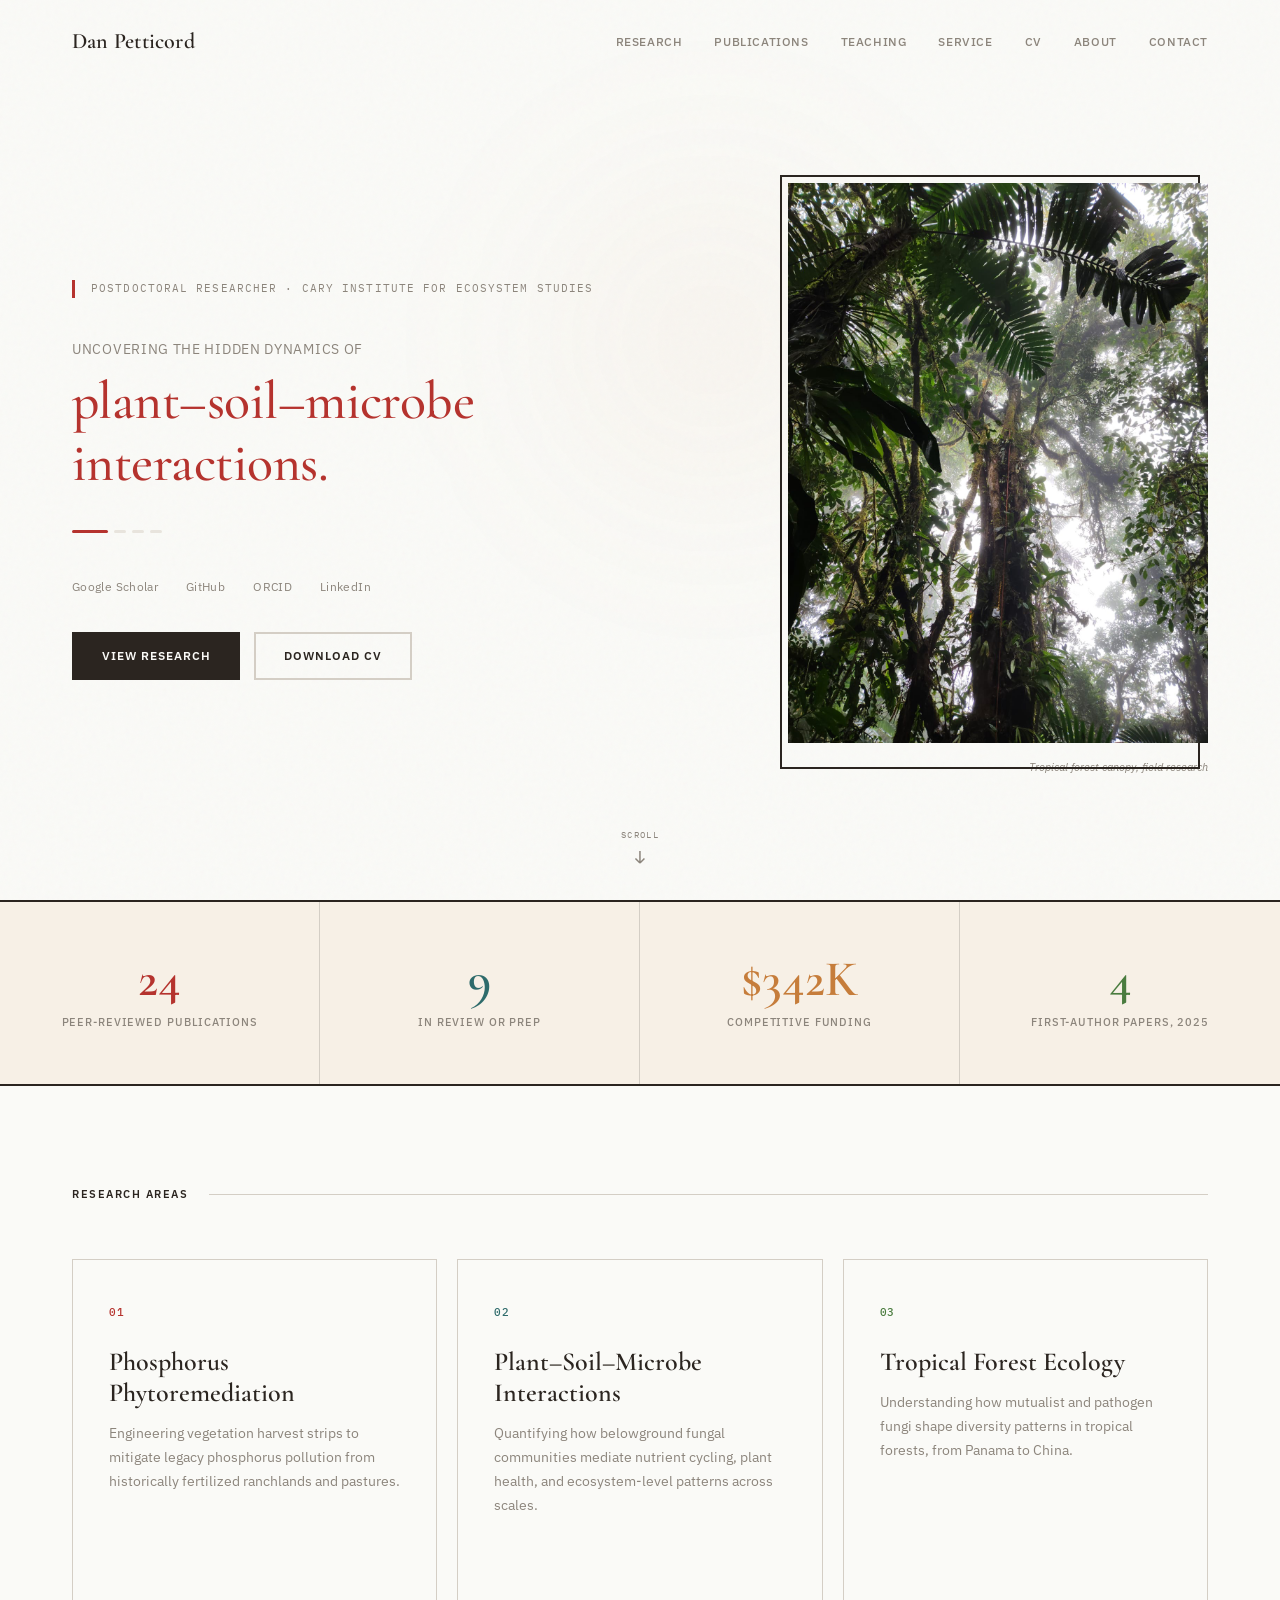
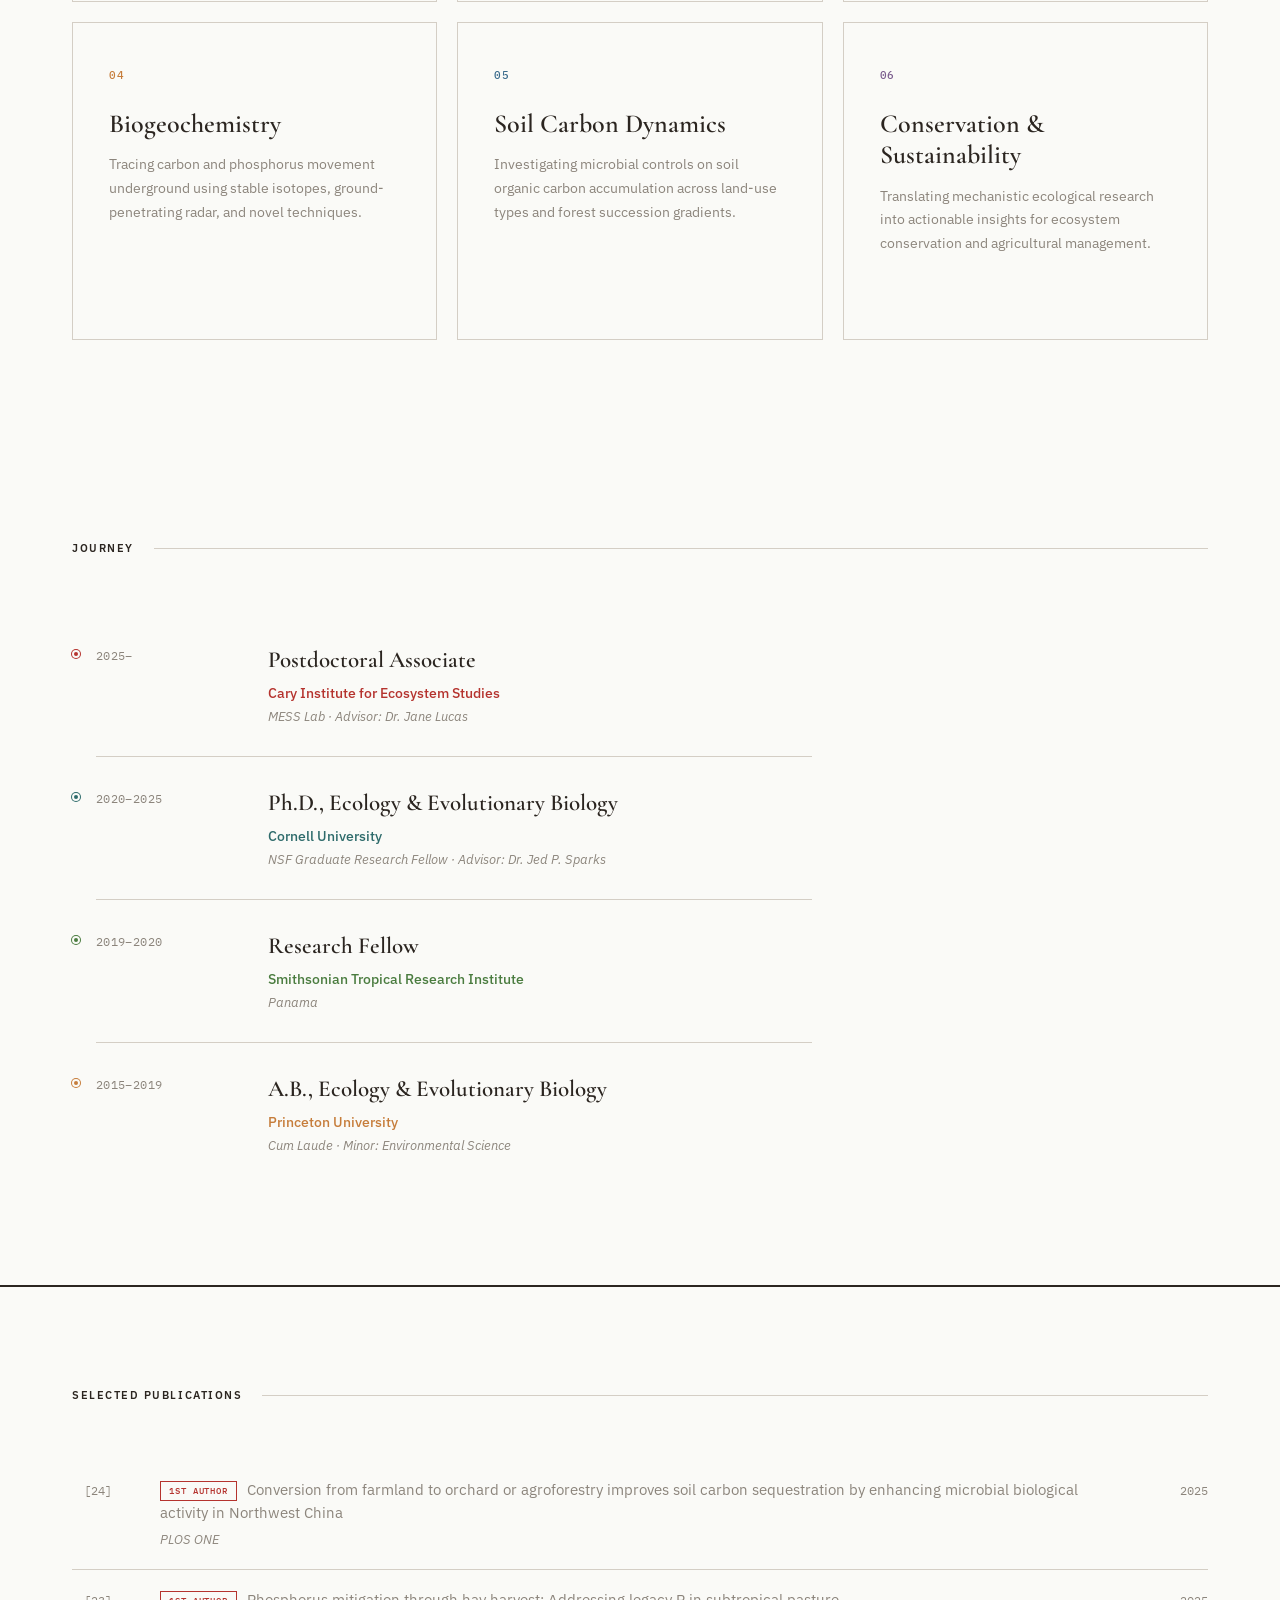
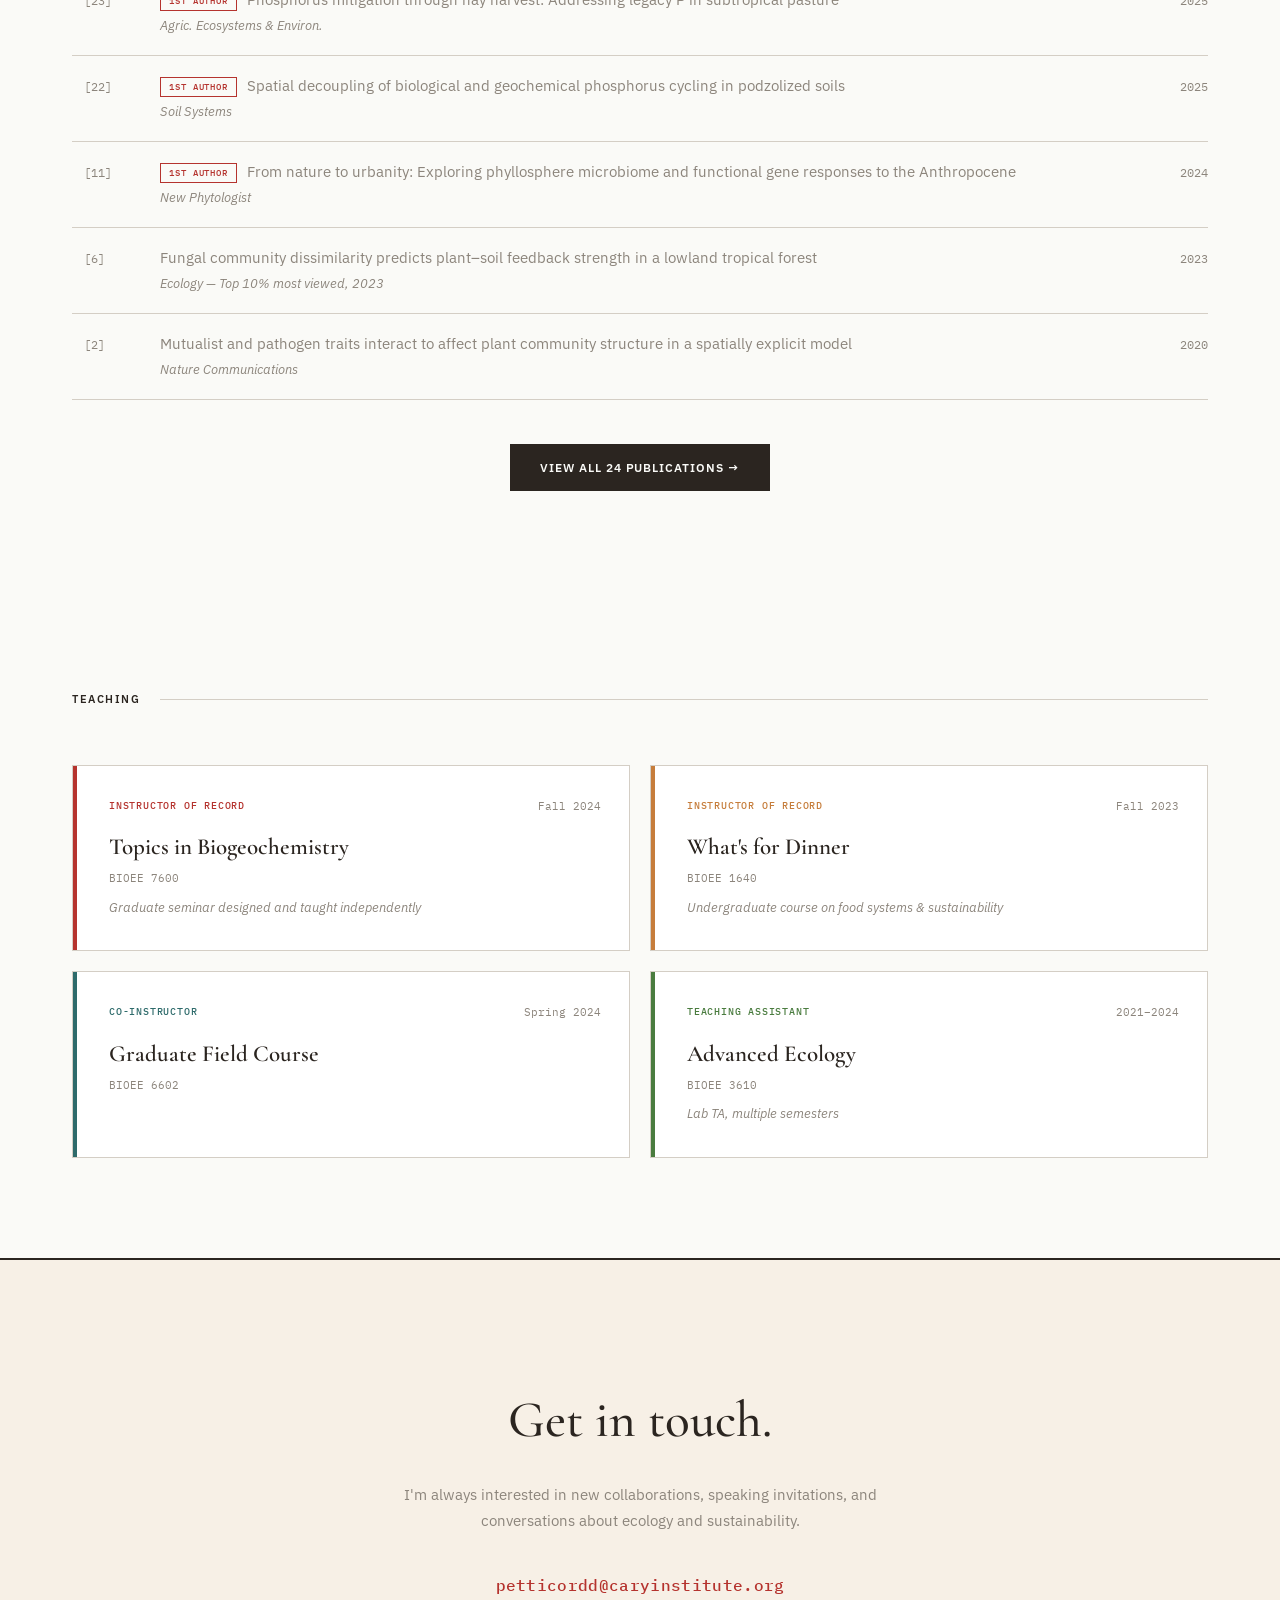
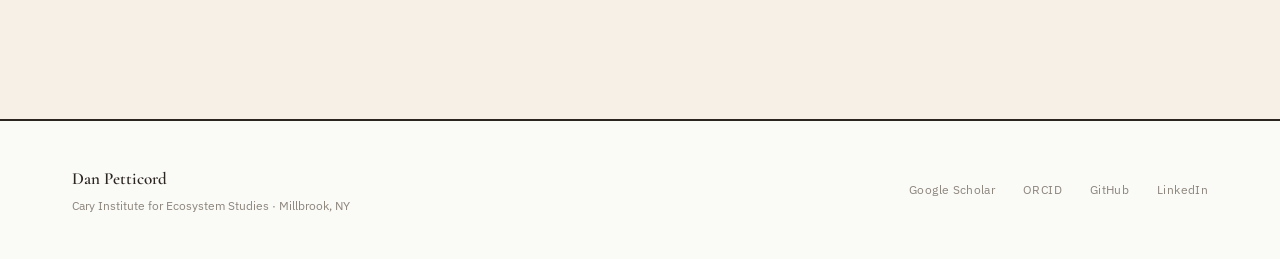
==== index.html @ 6cdc757d "Building website" ====
<!DOCTYPE html>
<html lang="en">
<head>
  <meta charset="UTF-8">
  <meta name="viewport" content="width=device-width, initial-scale=1.0">
  <title>Dan Petticord — Ecologist & Postdoctoral Researcher</title>
  <meta name="description" content="Dan Petticord is an ecologist studying plant-soil-microbe interactions, phosphorus phytoremediation, and biogeochemistry at the Cary Institute for Ecosystem Studies.">
  <link rel="preconnect" href="https://fonts.googleapis.com">
  <link rel="preconnect" href="https://fonts.gstatic.com" crossorigin>
  <link href="https://fonts.googleapis.com/css2?family=Cormorant+Garamond:ital,wght@0,300;0,400;0,500;0,600;0,700;1,300;1,400&family=IBM+Plex+Sans:ital,wght@0,300;0,400;0,500;0,600;0,700;1,300;1,400&family=IBM+Plex+Mono:wght@300;400;500&display=swap" rel="stylesheet">
  <link rel="stylesheet" href="css/styles.css">
</head>
<body>

<!-- ═══ NAVIGATION ═══ -->
<nav class="nav">
  <a href="index.html" class="nav-name">Dan Petticord</a>
  <div class="nav-links">
    <a href="research.html" class="nav-link" data-page="research">Research</a>
    <a href="publications.html" class="nav-link" data-page="publications">Publications</a>
    <a href="teaching.html" class="nav-link" data-page="teaching">Teaching</a>
    <a href="service.html" class="nav-link" data-page="service">Service</a>
    <a href="cv.html" class="nav-link" data-page="cv">CV</a>
    <a href="about.html" class="nav-link" data-page="about">About</a>
    <a href="contact.html" class="nav-link" data-page="contact">Contact</a>
  </div>
  <button class="nav-hamburger" aria-label="Menu">
    <span></span><span></span><span></span>
  </button>
</nav>

<!-- ═══ HERO ═══ -->
<section style="min-height:100vh;display:grid;grid-template-columns:1fr 420px;gap:60px;align-items:center;padding:140px var(--page-pad) 80px;position:relative;overflow:hidden;" class="hero-grid">

  <!-- Ambient glow -->
  <div style="position:absolute;top:10%;right:25%;width:500px;height:500px;border-radius:50%;background:radial-gradient(circle,rgba(198,125,59,0.06) 0%,transparent 70%);filter:blur(80px);pointer-events:none;"></div>

  <!-- Left: Text -->
  <div style="position:relative;z-index:2;">
    <div style="font-family:var(--font-mono);font-size:11px;letter-spacing:0.1em;text-transform:uppercase;color:var(--muted);margin-bottom:40px;border-left:3px solid var(--warm);padding-left:16px;animation:fadeIn 0.8s 0.2s both;">
      Postdoctoral Researcher · Cary Institute for Ecosystem Studies
    </div>

    <div id="hero-prefix" style="font-family:var(--font-sans);font-size:14px;color:var(--muted);letter-spacing:0.05em;text-transform:uppercase;margin-bottom:10px;transition:opacity 0.45s ease;animation:fadeIn 0.8s 0.4s both;">
      Uncovering the hidden dynamics of
    </div>

    <h1 id="hero-highlight" style="font-family:var(--font-serif);font-size:clamp(36px,4.2vw,60px);font-weight:500;line-height:1.15;letter-spacing:-0.01em;color:var(--warm);max-width:700px;transition:all 0.6s cubic-bezier(0.16,1,0.3,1);animation:fadeIn 0.8s 0.5s both;">
      plant–soil–microbe interactions.
    </h1>

    <!-- Line indicators -->
    <div style="display:flex;gap:6px;margin-top:36px;animation:fadeIn 0.8s 0.6s both;">
      <div class="hero-indicator" style="width:36px;height:3px;background:var(--warm);border-radius:1.5px;transition:all 0.5s cubic-bezier(0.16,1,0.3,1);"></div>
      <div class="hero-indicator" style="width:12px;height:3px;background:var(--grid);border-radius:1.5px;transition:all 0.5s cubic-bezier(0.16,1,0.3,1);"></div>
      <div class="hero-indicator" style="width:12px;height:3px;background:var(--grid);border-radius:1.5px;transition:all 0.5s cubic-bezier(0.16,1,0.3,1);"></div>
      <div class="hero-indicator" style="width:12px;height:3px;background:var(--grid);border-radius:1.5px;transition:all 0.5s cubic-bezier(0.16,1,0.3,1);"></div>
    </div>

    <!-- Links -->
    <div style="margin-top:44px;display:flex;gap:28px;font-family:var(--font-sans);font-size:13px;color:var(--muted);animation:fadeIn 0.8s 0.8s both;">
      <a href="https://scholar.google.com/citations?user=s1wx64YAAAAJ&hl=en" target="_blank" class="footer-link">Google Scholar</a>
      <a href="https://github.com/Dpetticord3" target="_blank" class="footer-link">GitHub</a>
      <a href="#" class="footer-link">ORCID</a>
      <a href="#" class="footer-link">LinkedIn</a>
    </div>

    <!-- Buttons -->
    <div style="margin-top:36px;display:flex;gap:14px;animation:fadeIn 0.8s 1s both;">
      <a href="research.html" class="btn btn--primary">View Research</a>
      <a href="cv.html" class="btn btn--outline">Download CV</a>
    </div>
  </div>

  <!-- Right: Field photo -->
  <div class="hero-photo-wrap" style="position:relative;animation:fadeIn 1s 0.4s both;">
    <div style="position:absolute;top:-8px;left:-8px;right:8px;bottom:8px;border:2px solid var(--border-dark);z-index:0;"></div>
    <div style="position:relative;z-index:1;width:100%;aspect-ratio:3/4;overflow:hidden;background:var(--grid);">
      <img src="images/field-photo-1.jpg" alt="Dan Petticord in the tropical forest canopy" style="width:100%;height:100%;object-fit:cover;">
    </div>
    <div style="margin-top:16px;font-family:var(--font-sans);font-size:11px;color:var(--muted);font-style:italic;text-align:right;">
      Tropical forest canopy, field research
    </div>
  </div>

  <!-- Scroll indicator -->
  <div style="position:absolute;bottom:32px;left:50%;transform:translateX(-50%);display:flex;flex-direction:column;align-items:center;gap:6px;animation:pulse 2.5s ease-in-out infinite;">
    <span style="font-family:var(--font-mono);font-size:9px;letter-spacing:0.15em;text-transform:uppercase;color:var(--muted);">Scroll</span>
    <svg width="14" height="20" viewBox="0 0 14 20" fill="none" stroke="var(--muted)" stroke-width="1.5">
      <path d="M7 3L7 15M7 15L2.5 10.5M7 15L11.5 10.5"/>
    </svg>
  </div>
</section>

<!-- ═══ STATS ═══ -->
<div class="stat-bar">
  <div class="stat-card fade-in">
    <div class="stat-num" style="color:var(--warm);">24</div>
    <div class="stat-label">Peer-Reviewed Publications</div>
  </div>
  <div class="stat-card fade-in anim-delay-1">
    <div class="stat-num" style="color:var(--teal);">9</div>
    <div class="stat-label">In Review or Prep</div>
  </div>
  <div class="stat-card fade-in anim-delay-2">
    <div class="stat-num" style="color:var(--drought);">$342K</div>
    <div class="stat-label">Competitive Funding</div>
  </div>
  <div class="stat-card fade-in anim-delay-3">
    <div class="stat-num" style="color:var(--forest);">4</div>
    <div class="stat-label">First-Author Papers, 2025</div>
  </div>
</div>

<!-- ═══ RESEARCH AREAS ═══ -->
<section class="section">
  <div class="section-label fade-in">Research Areas</div>
  <div class="research-grid">
    <a href="research/phosphorus.html" class="research-card fade-in" data-color="warm">
      <div class="research-card-num">01</div>
      <div class="research-card-title">Phosphorus Phytoremediation</div>
      <div class="research-card-desc">Engineering vegetation harvest strips to mitigate legacy phosphorus pollution from historically fertilized ranchlands and pastures.</div>
      <div class="research-card-more">Learn more →</div>
    </a>
    <a href="research/plant-soil-microbe.html" class="research-card fade-in anim-delay-1" data-color="teal">
      <div class="research-card-num">02</div>
      <div class="research-card-title">Plant–Soil–Microbe Interactions</div>
      <div class="research-card-desc">Quantifying how belowground fungal communities mediate nutrient cycling, plant health, and ecosystem-level patterns across scales.</div>
      <div class="research-card-more">Learn more →</div>
    </a>
    <a href="research/tropical-forest.html" class="research-card fade-in anim-delay-2" data-color="forest">
      <div class="research-card-num">03</div>
      <div class="research-card-title">Tropical Forest Ecology</div>
      <div class="research-card-desc">Understanding how mutualist and pathogen fungi shape diversity patterns in tropical forests, from Panama to China.</div>
      <div class="research-card-more">Learn more →</div>
    </a>
    <a href="research/biogeochemistry.html" class="research-card fade-in anim-delay-3" data-color="drought">
      <div class="research-card-num">04</div>
      <div class="research-card-title">Biogeochemistry</div>
      <div class="research-card-desc">Tracing carbon and phosphorus movement underground using stable isotopes, ground-penetrating radar, and novel techniques.</div>
      <div class="research-card-more">Learn more →</div>
    </a>
    <a href="research/soil-carbon.html" class="research-card fade-in anim-delay-4" data-color="slate">
      <div class="research-card-num">05</div>
      <div class="research-card-title">Soil Carbon Dynamics</div>
      <div class="research-card-desc">Investigating microbial controls on soil organic carbon accumulation across land-use types and forest succession gradients.</div>
      <div class="research-card-more">Learn more →</div>
    </a>
    <a href="research/conservation.html" class="research-card fade-in anim-delay-5" data-color="plum">
      <div class="research-card-num">06</div>
      <div class="research-card-title">Conservation & Sustainability</div>
      <div class="research-card-desc">Translating mechanistic ecological research into actionable insights for ecosystem conservation and agricultural management.</div>
      <div class="research-card-more">Learn more →</div>
    </a>
  </div>
</section>

<!-- ═══ JOURNEY ═══ -->
<section class="section">
  <div class="section-label fade-in">Journey</div>
  <div style="max-width:740px;padding-left:24px;">
    <div class="journey-item fade-in">
      <div class="journey-dot" style="background:var(--warm);box-shadow:0 0 0 1px var(--warm);"></div>
      <div class="journey-period">2025–</div>
      <div>
        <div class="journey-role">Postdoctoral Associate</div>
        <div class="journey-place" style="color:var(--warm);">Cary Institute for Ecosystem Studies</div>
        <div class="journey-detail">MESS Lab · Advisor: Dr. Jane Lucas</div>
      </div>
    </div>
    <div class="journey-item fade-in anim-delay-1">
      <div class="journey-dot" style="background:var(--teal);box-shadow:0 0 0 1px var(--teal);"></div>
      <div class="journey-period">2020–2025</div>
      <div>
        <div class="journey-role">Ph.D., Ecology & Evolutionary Biology</div>
        <div class="journey-place" style="color:var(--teal);">Cornell University</div>
        <div class="journey-detail">NSF Graduate Research Fellow · Advisor: Dr. Jed P. Sparks</div>
      </div>
    </div>
    <div class="journey-item fade-in anim-delay-2">
      <div class="journey-dot" style="background:var(--forest);box-shadow:0 0 0 1px var(--forest);"></div>
      <div class="journey-period">2019–2020</div>
      <div>
        <div class="journey-role">Research Fellow</div>
        <div class="journey-place" style="color:var(--forest);">Smithsonian Tropical Research Institute</div>
        <div class="journey-detail">Panama</div>
      </div>
    </div>
    <div class="journey-item fade-in anim-delay-3">
      <div class="journey-dot" style="background:var(--drought);box-shadow:0 0 0 1px var(--drought);"></div>
      <div class="journey-period">2015–2019</div>
      <div>
        <div class="journey-role">A.B., Ecology & Evolutionary Biology</div>
        <div class="journey-place" style="color:var(--drought);">Princeton University</div>
        <div class="journey-detail">Cum Laude · Minor: Environmental Science</div>
      </div>
    </div>
  </div>
</section>

<!-- ═══ SELECTED PUBLICATIONS ═══ -->
<section class="section section--bordered">
  <div class="section-label fade-in">Selected Publications</div>

  <div class="pub-item fade-in">
    <div class="pub-num">[24]</div>
    <div>
      <div class="pub-title"><span class="pub-first-badge">1st Author</span>Conversion from farmland to orchard or agroforestry improves soil carbon sequestration by enhancing microbial biological activity in Northwest China</div>
      <div class="pub-journal">PLOS ONE</div>
    </div>
    <div class="pub-year">2025</div>
  </div>

  <div class="pub-item fade-in">
    <div class="pub-num">[23]</div>
    <div>
      <div class="pub-title"><span class="pub-first-badge">1st Author</span>Phosphorus mitigation through hay harvest: Addressing legacy P in subtropical pasture</div>
      <div class="pub-journal">Agric. Ecosystems &amp; Environ.</div>
    </div>
    <div class="pub-year">2025</div>
  </div>

  <div class="pub-item fade-in">
    <div class="pub-num">[22]</div>
    <div>
      <div class="pub-title"><span class="pub-first-badge">1st Author</span>Spatial decoupling of biological and geochemical phosphorus cycling in podzolized soils</div>
      <div class="pub-journal">Soil Systems</div>
    </div>
    <div class="pub-year">2025</div>
  </div>

  <div class="pub-item fade-in">
    <div class="pub-num">[11]</div>
    <div>
      <div class="pub-title"><span class="pub-first-badge">1st Author</span>From nature to urbanity: Exploring phyllosphere microbiome and functional gene responses to the Anthropocene</div>
      <div class="pub-journal">New Phytologist</div>
    </div>
    <div class="pub-year">2024</div>
  </div>

  <div class="pub-item fade-in">
    <div class="pub-num">[6]</div>
    <div>
      <div class="pub-title">Fungal community dissimilarity predicts plant–soil feedback strength in a lowland tropical forest</div>
      <div class="pub-journal">Ecology — Top 10% most viewed, 2023</div>
    </div>
    <div class="pub-year">2023</div>
  </div>

  <div class="pub-item fade-in">
    <div class="pub-num">[2]</div>
    <div>
      <div class="pub-title">Mutualist and pathogen traits interact to affect plant community structure in a spatially explicit model</div>
      <div class="pub-journal">Nature Communications</div>
    </div>
    <div class="pub-year">2020</div>
  </div>

  <div class="btn--center fade-in">
    <a href="publications.html" class="btn btn--primary">View All 24 Publications →</a>
  </div>
</section>

<!-- ═══ TEACHING ═══ -->
<section class="section">
  <div class="section-label fade-in">Teaching</div>
  <div class="teaching-grid">
    <div class="teaching-card fade-in">
      <div class="teaching-strip" style="background:var(--warm);"></div>
      <div class="teaching-header">
        <span class="teaching-role" style="color:var(--warm);">Instructor of Record</span>
        <span class="teaching-semester">Fall 2024</span>
      </div>
      <div class="teaching-course">Topics in Biogeochemistry</div>
      <div class="teaching-code">BIOEE 7600</div>
      <div class="teaching-note">Graduate seminar designed and taught independently</div>
    </div>
    <div class="teaching-card fade-in anim-delay-1">
      <div class="teaching-strip" style="background:var(--drought);"></div>
      <div class="teaching-header">
        <span class="teaching-role" style="color:var(--drought);">Instructor of Record</span>
        <span class="teaching-semester">Fall 2023</span>
      </div>
      <div class="teaching-course">What's for Dinner</div>
      <div class="teaching-code">BIOEE 1640</div>
      <div class="teaching-note">Undergraduate course on food systems &amp; sustainability</div>
    </div>
    <div class="teaching-card fade-in anim-delay-2">
      <div class="teaching-strip" style="background:var(--teal);"></div>
      <div class="teaching-header">
        <span class="teaching-role" style="color:var(--teal);">Co-Instructor</span>
        <span class="teaching-semester">Spring 2024</span>
      </div>
      <div class="teaching-course">Graduate Field Course</div>
      <div class="teaching-code">BIOEE 6602</div>
    </div>
    <div class="teaching-card fade-in anim-delay-3">
      <div class="teaching-strip" style="background:var(--forest);"></div>
      <div class="teaching-header">
        <span class="teaching-role" style="color:var(--forest);">Teaching Assistant</span>
        <span class="teaching-semester">2021–2024</span>
      </div>
      <div class="teaching-course">Advanced Ecology</div>
      <div class="teaching-code">BIOEE 3610</div>
      <div class="teaching-note">Lab TA, multiple semesters</div>
    </div>
  </div>
</section>

<!-- ═══ CONTACT ═══ -->
<section class="contact-section fade-in">
  <div class="contact-title">Get in touch.</div>
  <div class="contact-desc">I'm always interested in new collaborations, speaking invitations, and conversations about ecology and sustainability.</div>
  <a href="mailto:petticordd@caryinstitute.org" class="contact-email">petticordd@caryinstitute.org</a>
</section>

<!-- ═══ FOOTER ═══ -->
<footer class="footer">
  <div>
    <div class="footer-name">Dan Petticord</div>
    <div class="footer-sub">Cary Institute for Ecosystem Studies · Millbrook, NY</div>
  </div>
  <div class="footer-links">
    <a href="https://scholar.google.com/citations?user=s1wx64YAAAAJ&hl=en" target="_blank" class="footer-link">Google Scholar</a>
    <a href="#" class="footer-link">ORCID</a>
    <a href="https://github.com/Dpetticord3" target="_blank" class="footer-link">GitHub</a>
    <a href="#" class="footer-link">LinkedIn</a>
  </div>
</footer>

<script src="js/main.js"></script>
</body>
</html>
---- css/styles.css ----
/* ═══════════════════════════════════════════════════════════════════
   DAN PETTICORD — ACADEMIC SITE
   Parchment + Gem Tone Palette · Crisp Black Lines
   ═══════════════════════════════════════════════════════════════════ */

/* ─── CUSTOM PROPERTIES ─── */
:root {
  --warm:       #B5332E;
  --drought:    #C67D3B;
  --teal:       #2E6B6B;
  --forest:     #4A7C3F;
  --plum:       #7A5C8D;
  --slate:      #3A6B8C;
  --absent:     #A8A196;
  --bg:         #FAFAF7;
  --paper:      #F7F0E6;
  --grid:       #E8E4DD;
  --text:       #2B2520;
  --muted:      #8C857C;
  --white:      #FFFFFF;
  --border:     #D4CEC5;
  --border-dark:#2B2520;

  --font-serif: 'Cormorant Garamond', 'Georgia', serif;
  --font-sans:  'IBM Plex Sans', 'Helvetica Neue', sans-serif;
  --font-mono:  'IBM Plex Mono', 'Menlo', monospace;

  --page-pad: 72px;
  --max-width: 1280px;
}

/* ─── RESET & BASE ─── */
*, *::before, *::after { margin: 0; padding: 0; box-sizing: border-box; }

html {
  font-size: 16px;
  scroll-behavior: smooth;
  -webkit-font-smoothing: antialiased;
  -moz-osx-font-smoothing: grayscale;
}

body {
  font-family: var(--font-sans);
  background: var(--bg);
  color: var(--text);
  line-height: 1.6;
  overflow-x: hidden;
}

::selection { background: rgba(181,51,46,0.12); color: var(--text); }

::-webkit-scrollbar { width: 6px; }
::-webkit-scrollbar-track { background: var(--bg); }
::-webkit-scrollbar-thumb { background: var(--border); border-radius: 3px; }
::-webkit-scrollbar-thumb:hover { background: var(--muted); }

a { color: inherit; text-decoration: none; }
img { display: block; max-width: 100%; }

/* ─── PAPER TEXTURE OVERLAY ─── */
body::before {
  content: '';
  position: fixed; inset: 0; z-index: 0; pointer-events: none; opacity: 0.028;
  background-image: url("data:image/svg+xml,%3Csvg viewBox='0 0 256 256' xmlns='http://www.w3.org/2000/svg'%3E%3Cfilter id='n'%3E%3CfeTurbulence type='fractalNoise' baseFrequency='0.75' numOctaves='4' stitchTiles='stitch'/%3E%3C/filter%3E%3Crect width='100%25' height='100%25' filter='url(%23n)'/%3E%3C/svg%3E");
}

/* ─── NAVIGATION ─── */
.nav {
  position: fixed; top: 0; left: 0; right: 0; z-index: 100;
  display: flex; justify-content: space-between; align-items: center;
  padding: 24px var(--page-pad);
  border-bottom: 1.5px solid transparent;
  transition: all 0.4s cubic-bezier(0.16,1,0.3,1);
}

.nav.scrolled {
  padding: 14px var(--page-pad);
  background: rgba(250,250,247,0.95);
  backdrop-filter: blur(20px);
  border-bottom-color: var(--border-dark);
}

.nav-name {
  font-family: var(--font-serif);
  font-weight: 600; font-size: 22px;
  letter-spacing: 0.01em; color: var(--text);
}

.nav-links { display: flex; gap: 32px; align-items: center; }

.nav-link {
  font-family: var(--font-sans);
  font-size: 12px; font-weight: 500;
  color: var(--muted);
  letter-spacing: 0.05em; text-transform: uppercase;
  position: relative; transition: color 0.3s;
}

.nav-link::after {
  content: ''; position: absolute; bottom: -4px; left: 0;
  width: 0; height: 1.5px; background: var(--warm);
  transition: width 0.3s cubic-bezier(0.16,1,0.3,1);
}

.nav-link:hover, .nav-link.active { color: var(--warm); }
.nav-link:hover::after, .nav-link.active::after { width: 100%; }

/* Mobile hamburger */
.nav-hamburger {
  display: none; cursor: pointer; background: none; border: none;
  width: 28px; height: 20px; position: relative; z-index: 110;
}
.nav-hamburger span {
  display: block; width: 100%; height: 2px; background: var(--text);
  position: absolute; left: 0; transition: all 0.3s;
}
.nav-hamburger span:nth-child(1) { top: 0; }
.nav-hamburger span:nth-child(2) { top: 9px; }
.nav-hamburger span:nth-child(3) { top: 18px; }

/* ─── PAGE HEADER (inner pages) ─── */
.page-header {
  padding: 160px var(--page-pad) 60px;
  border-bottom: 2px solid var(--border-dark);
}

.page-header-label {
  font-family: var(--font-mono);
  font-size: 11px; font-weight: 400;
  letter-spacing: 0.1em; text-transform: uppercase;
  color: var(--muted); margin-bottom: 16px;
}

.page-header-title {
  font-family: var(--font-serif);
  font-size: clamp(36px, 4.5vw, 56px);
  font-weight: 500; line-height: 1.1;
  letter-spacing: -0.01em; color: var(--text);
}

.page-header-subtitle {
  font-family: var(--font-sans);
  font-size: 16px; color: var(--muted);
  margin-top: 16px; max-width: 600px; line-height: 1.7;
}

/* Color accent on page header */
.page-header[data-accent="warm"] .page-header-label { color: var(--warm); }
.page-header[data-accent="teal"] .page-header-label { color: var(--teal); }
.page-header[data-accent="forest"] .page-header-label { color: var(--forest); }
.page-header[data-accent="drought"] .page-header-label { color: var(--drought); }
.page-header[data-accent="slate"] .page-header-label { color: var(--slate); }
.page-header[data-accent="plum"] .page-header-label { color: var(--plum); }

/* ─── SECTION COMPONENTS ─── */
.section { padding: 100px var(--page-pad); position: relative; z-index: 1; }
.section--paper { background: var(--paper); }
.section--bordered { border-top: 2px solid var(--border-dark); }

.section-label {
  font-family: var(--font-sans);
  font-size: 11px; font-weight: 600;
  letter-spacing: 0.14em; text-transform: uppercase;
  color: var(--text); margin-bottom: 56px;
  display: flex; align-items: center; gap: 20px;
}

.section-label::after {
  content: ''; flex: 1; height: 1px; background: var(--border);
}

.section-label[data-color="warm"] { color: var(--warm); }
.section-label[data-color="teal"] { color: var(--teal); }
.section-label[data-color="forest"] { color: var(--forest); }
.section-label[data-color="drought"] { color: var(--drought); }

/* ─── STAT BAR ─── */
.stat-bar {
  display: grid; grid-template-columns: repeat(4, 1fr);
  border-top: 2px solid var(--border-dark);
  border-bottom: 2px solid var(--border-dark);
}

.stat-card {
  padding: 52px 36px; text-align: center;
  background: var(--paper);
  border-right: 1px solid var(--border);
}
.stat-card:last-child { border-right: none; }

.stat-num {
  font-family: var(--font-serif);
  font-weight: 600; font-size: 50px; line-height: 1;
  margin-bottom: 10px;
}

.stat-label {
  font-family: var(--font-sans);
  font-size: 11px; color: var(--muted);
  letter-spacing: 0.08em; text-transform: uppercase; font-weight: 500;
}

/* ─── RESEARCH CARDS ─── */
.research-grid {
  display: grid; grid-template-columns: repeat(3, 1fr); gap: 20px;
}

.research-card {
  padding: 44px 36px; border: 1px solid var(--border);
  position: relative; overflow: hidden; cursor: pointer;
  transition: all 0.35s cubic-bezier(0.16,1,0.3,1);
  text-decoration: none; display: block;
}

.research-card::before {
  content: ''; position: absolute; top: 0; left: 0; right: 0; height: 3px;
  transform: scaleX(0); transform-origin: left;
  transition: transform 0.5s cubic-bezier(0.16,1,0.3,1);
}

.research-card:hover { background: var(--white); }
.research-card:hover::before { transform: scaleX(1); }

.research-card[data-color="warm"]::before { background: var(--warm); }
.research-card[data-color="warm"]:hover { border-color: var(--warm); }
.research-card[data-color="warm"] .research-card-num { color: var(--warm); }

.research-card[data-color="teal"]::before { background: var(--teal); }
.research-card[data-color="teal"]:hover { border-color: var(--teal); }
.research-card[data-color="teal"] .research-card-num { color: var(--teal); }

.research-card[data-color="forest"]::before { background: var(--forest); }
.research-card[data-color="forest"]:hover { border-color: var(--forest); }
.research-card[data-color="forest"] .research-card-num { color: var(--forest); }

.research-card[data-color="drought"]::before { background: var(--drought); }
.research-card[data-color="drought"]:hover { border-color: var(--drought); }
.research-card[data-color="drought"] .research-card-num { color: var(--drought); }

.research-card[data-color="slate"]::before { background: var(--slate); }
.research-card[data-color="slate"]:hover { border-color: var(--slate); }
.research-card[data-color="slate"] .research-card-num { color: var(--slate); }

.research-card[data-color="plum"]::before { background: var(--plum); }
.research-card[data-color="plum"]:hover { border-color: var(--plum); }
.research-card[data-color="plum"] .research-card-num { color: var(--plum); }

.research-card-num {
  font-family: var(--font-mono);
  font-size: 11px; margin-bottom: 24px;
  letter-spacing: 0.05em; font-weight: 500;
}

.research-card-title {
  font-family: var(--font-serif);
  font-size: 26px; font-weight: 600;
  line-height: 1.2; margin-bottom: 14px; color: var(--text);
}

.research-card-desc {
  font-family: var(--font-sans);
  font-size: 14px; color: var(--muted); line-height: 1.7;
}

.research-card-more {
  margin-top: 20px; font-family: var(--font-sans);
  font-size: 12px; font-weight: 500;
  letter-spacing: 0.04em; color: transparent;
  transition: color 0.4s;
}
.research-card:hover .research-card-more { color: var(--muted); }

/* ─── PUBLICATION ITEMS ─── */
.pub-item {
  display: grid; grid-template-columns: 52px 1fr 56px;
  gap: 24px; align-items: baseline;
  padding: 18px 0 18px 12px;
  border-bottom: 1px solid var(--border);
  transition: all 0.3s; cursor: default;
}

.pub-item:hover { padding-left: 24px; background: var(--paper); }

.pub-num {
  font-family: var(--font-mono);
  font-size: 12px; color: var(--muted);
}

.pub-title {
  font-family: var(--font-sans);
  font-size: 15px; color: var(--muted);
  line-height: 1.55; transition: color 0.3s;
}
.pub-item:hover .pub-title { color: var(--text); }

.pub-first-badge {
  display: inline-block; font-family: var(--font-mono);
  font-size: 9px; font-weight: 500;
  letter-spacing: 0.1em; text-transform: uppercase;
  margin-right: 10px; padding: 2px 8px;
  border: 1.5px solid var(--warm); color: var(--warm);
  vertical-align: middle;
}

.pub-journal {
  font-family: var(--font-sans);
  font-size: 13px; color: var(--muted);
  font-style: italic; margin-top: 5px;
  transition: color 0.3s;
}
.pub-item:hover .pub-journal { color: var(--teal); }

.pub-year {
  font-family: var(--font-mono);
  font-size: 12px; color: var(--muted); text-align: right;
}

/* Publication group headers */
.pub-group {
  margin-top: 64px; margin-bottom: 32px;
  padding: 32px; background: var(--paper);
  border: 1px solid var(--border);
  display: grid; grid-template-columns: 1fr 200px; gap: 32px;
  align-items: center;
}

.pub-group-title {
  font-family: var(--font-serif);
  font-size: 22px; font-weight: 600;
  color: var(--text); line-height: 1.3;
}

.pub-group-desc {
  font-family: var(--font-sans);
  font-size: 13px; color: var(--muted);
  margin-top: 8px; line-height: 1.6;
}

.pub-group-photo {
  width: 100%; aspect-ratio: 4/3;
  background: var(--grid); border: 1px solid var(--border);
  display: flex; align-items: center; justify-content: center;
  font-family: var(--font-mono); font-size: 10px; color: var(--muted);
}

/* ─── JOURNEY TIMELINE ─── */
.journey-item {
  display: grid; grid-template-columns: 140px 1fr;
  gap: 32px; padding: 28px 0; position: relative;
  border-bottom: 1px solid var(--border);
}
.journey-item:last-child { border-bottom: none; }

.journey-dot {
  position: absolute; left: -24px; top: 36px;
  width: 8px; height: 8px; border-radius: 50%;
  border: 2px solid var(--bg);
}

.journey-period {
  font-family: var(--font-mono);
  font-size: 12px; color: var(--muted);
  letter-spacing: 0.03em; padding-top: 4px;
}

.journey-role {
  font-family: var(--font-serif);
  font-size: 23px; font-weight: 600;
  color: var(--text); margin-bottom: 4px;
}

.journey-place {
  font-family: var(--font-sans);
  font-size: 14px; font-weight: 500; margin-bottom: 2px;
}

.journey-detail {
  font-family: var(--font-sans);
  font-size: 13px; color: var(--muted); font-style: italic;
}

/* ─── TEACHING CARDS ─── */
.teaching-grid { display: grid; grid-template-columns: 1fr 1fr; gap: 20px; }

.teaching-card {
  padding: 32px 28px; border: 1px solid var(--border);
  background: var(--white); position: relative; overflow: hidden;
}

.teaching-strip {
  position: absolute; top: 0; left: 0; bottom: 0; width: 4px;
}

.teaching-header {
  display: flex; justify-content: space-between;
  align-items: flex-start; margin-bottom: 14px; padding-left: 8px;
}

.teaching-role {
  font-family: var(--font-mono);
  font-size: 10px; font-weight: 500;
  letter-spacing: 0.08em; text-transform: uppercase;
}

.teaching-semester {
  font-family: var(--font-mono);
  font-size: 11px; color: var(--muted);
}

.teaching-course {
  font-family: var(--font-serif);
  font-size: 23px; font-weight: 600;
  color: var(--text); margin-bottom: 4px; padding-left: 8px;
}

.teaching-code {
  font-family: var(--font-mono);
  font-size: 11px; color: var(--muted); padding-left: 8px;
}

.teaching-note {
  font-family: var(--font-sans);
  font-size: 13px; color: var(--muted);
  font-style: italic; padding-left: 8px; margin-top: 10px;
}

/* ─── CV PAGE ─── */
.cv-section { margin-bottom: 56px; }

.cv-section-title {
  font-family: var(--font-sans);
  font-size: 12px; font-weight: 600;
  letter-spacing: 0.12em; text-transform: uppercase;
  color: var(--text); padding-bottom: 12px;
  border-bottom: 2px solid var(--border-dark);
  margin-bottom: 24px;
}

.cv-entry {
  display: grid; grid-template-columns: 140px 1fr;
  gap: 24px; padding: 12px 0;
  font-size: 14px;
}

.cv-date {
  font-family: var(--font-mono);
  font-size: 12px; color: var(--muted);
  padding-top: 2px;
}

.cv-role { font-weight: 600; color: var(--text); }
.cv-place { color: var(--muted); }
.cv-detail { font-size: 13px; color: var(--muted); font-style: italic; margin-top: 2px; }

.cv-pub-entry {
  padding: 8px 0;
  font-size: 14px; color: var(--muted);
  line-height: 1.6;
}

.cv-pub-entry strong { color: var(--text); font-weight: 600; }

/* ─── BUTTONS ─── */
.btn {
  display: inline-block;
  font-family: var(--font-sans);
  font-size: 12px; font-weight: 600;
  letter-spacing: 0.08em; text-transform: uppercase;
  padding: 12px 28px; cursor: pointer;
  transition: all 0.3s; border-radius: 0;
}

.btn--primary {
  background: var(--text); color: var(--bg);
  border: 2px solid var(--text);
}
.btn--primary:hover { background: var(--warm); border-color: var(--warm); }

.btn--outline {
  background: transparent; color: var(--text);
  border: 2px solid var(--border);
}
.btn--outline:hover { border-color: var(--text); }

.btn--center { display: flex; justify-content: center; margin-top: 44px; }

/* ─── CONTACT ─── */
.contact-section {
  padding: 120px var(--page-pad);
  border-top: 2px solid var(--border-dark);
  text-align: center; background: var(--paper);
}

.contact-title {
  font-family: var(--font-serif);
  font-size: clamp(32px, 4vw, 52px);
  font-weight: 500; color: var(--text); margin-bottom: 20px;
}

.contact-desc {
  font-family: var(--font-sans);
  font-size: 15px; color: var(--muted);
  max-width: 480px; margin: 0 auto 40px; line-height: 1.7;
}

.contact-email {
  font-family: var(--font-mono);
  font-size: 16px; color: var(--warm);
  font-weight: 500; letter-spacing: 0.02em;
}

/* ─── FOOTER ─── */
.footer {
  padding: 44px var(--page-pad);
  border-top: 2px solid var(--border-dark);
  display: flex; justify-content: space-between; align-items: center;
  background: var(--bg);
}

.footer-name {
  font-family: var(--font-serif);
  font-size: 17px; font-weight: 600;
  color: var(--text); margin-bottom: 4px;
}

.footer-sub {
  font-family: var(--font-sans);
  font-size: 12px; color: var(--muted);
}

.footer-links { display: flex; gap: 28px; }

.footer-link {
  font-family: var(--font-sans);
  font-size: 12px; color: var(--muted);
  letter-spacing: 0.03em; transition: color 0.3s;
}
.footer-link:hover { color: var(--warm); }

/* ─── ANIMATIONS ─── */
.fade-in {
  opacity: 0; transform: translateY(20px);
  transition: opacity 0.7s cubic-bezier(0.16,1,0.3,1),
              transform 0.7s cubic-bezier(0.16,1,0.3,1);
}
.fade-in.visible { opacity: 1; transform: translateY(0); }

@keyframes fadeIn {
  from { opacity: 0; transform: translateY(14px); }
  to   { opacity: 1; transform: translateY(0); }
}

@keyframes pulse {
  0%, 100% { opacity: 0.3; }
  50%      { opacity: 0.7; }
}

.anim-delay-1 { transition-delay: 0.1s; }
.anim-delay-2 { transition-delay: 0.2s; }
.anim-delay-3 { transition-delay: 0.3s; }
.anim-delay-4 { transition-delay: 0.4s; }
.anim-delay-5 { transition-delay: 0.5s; }
.anim-delay-6 { transition-delay: 0.6s; }

/* ─── CONTENT PROSE ─── */
.prose { max-width: 720px; }
.prose p {
  font-family: var(--font-sans);
  font-size: 15px; color: var(--muted);
  line-height: 1.8; margin-bottom: 20px;
}
.prose p strong { color: var(--text); font-weight: 600; }
.prose h3 {
  font-family: var(--font-serif);
  font-size: 24px; font-weight: 600;
  color: var(--text); margin: 40px 0 16px;
}

/* ─── RESEARCH SUBPAGE ─── */
.research-sub-hero {
  padding: 160px var(--page-pad) 80px;
  display: grid; grid-template-columns: 1fr 1fr; gap: 60px;
  align-items: end;
  border-bottom: 2px solid var(--border-dark);
}

.research-sub-papers {
  padding: 80px var(--page-pad);
}

.research-paper-card {
  display: grid; grid-template-columns: 1fr 240px;
  gap: 32px; padding: 28px 0;
  border-bottom: 1px solid var(--border);
  align-items: start;
}

.research-paper-card:last-child { border-bottom: none; }

.research-paper-title {
  font-family: var(--font-sans);
  font-size: 15px; font-weight: 500;
  color: var(--text); line-height: 1.5; margin-bottom: 6px;
}

.research-paper-journal {
  font-family: var(--font-sans);
  font-size: 13px; color: var(--muted); font-style: italic;
}

.research-paper-figure {
  width: 100%; aspect-ratio: 16/10;
  background: var(--grid); border: 1px solid var(--border);
  display: flex; align-items: center; justify-content: center;
  font-family: var(--font-mono); font-size: 10px; color: var(--muted);
}

/* ─── RESPONSIVE ─── */
@media (max-width: 1024px) {
  :root { --page-pad: 40px; }
  .research-grid { grid-template-columns: repeat(2, 1fr); }
  .stat-bar { grid-template-columns: repeat(2, 1fr); }
  .stat-card:nth-child(2) { border-right: none; }
  .pub-group { grid-template-columns: 1fr; }
  .pub-group-photo { max-width: 240px; }
  .research-sub-hero { grid-template-columns: 1fr; }
  .research-paper-card { grid-template-columns: 1fr; }
}

@media (max-width: 768px) {
  :root { --page-pad: 24px; }
  .nav-links { display: none; }
  .nav-hamburger { display: block; }
  .research-grid { grid-template-columns: 1fr; }
  .teaching-grid { grid-template-columns: 1fr; }
  .stat-bar { grid-template-columns: 1fr; }
  .stat-card { border-right: none; border-bottom: 1px solid var(--border); }
  .hero-grid { grid-template-columns: 1fr !important; }
  .hero-photo-wrap { display: none; }
  .cv-entry { grid-template-columns: 1fr; gap: 4px; }
  .journey-item { grid-template-columns: 1fr; gap: 4px; }
  .footer { flex-direction: column; gap: 20px; text-align: center; }
}
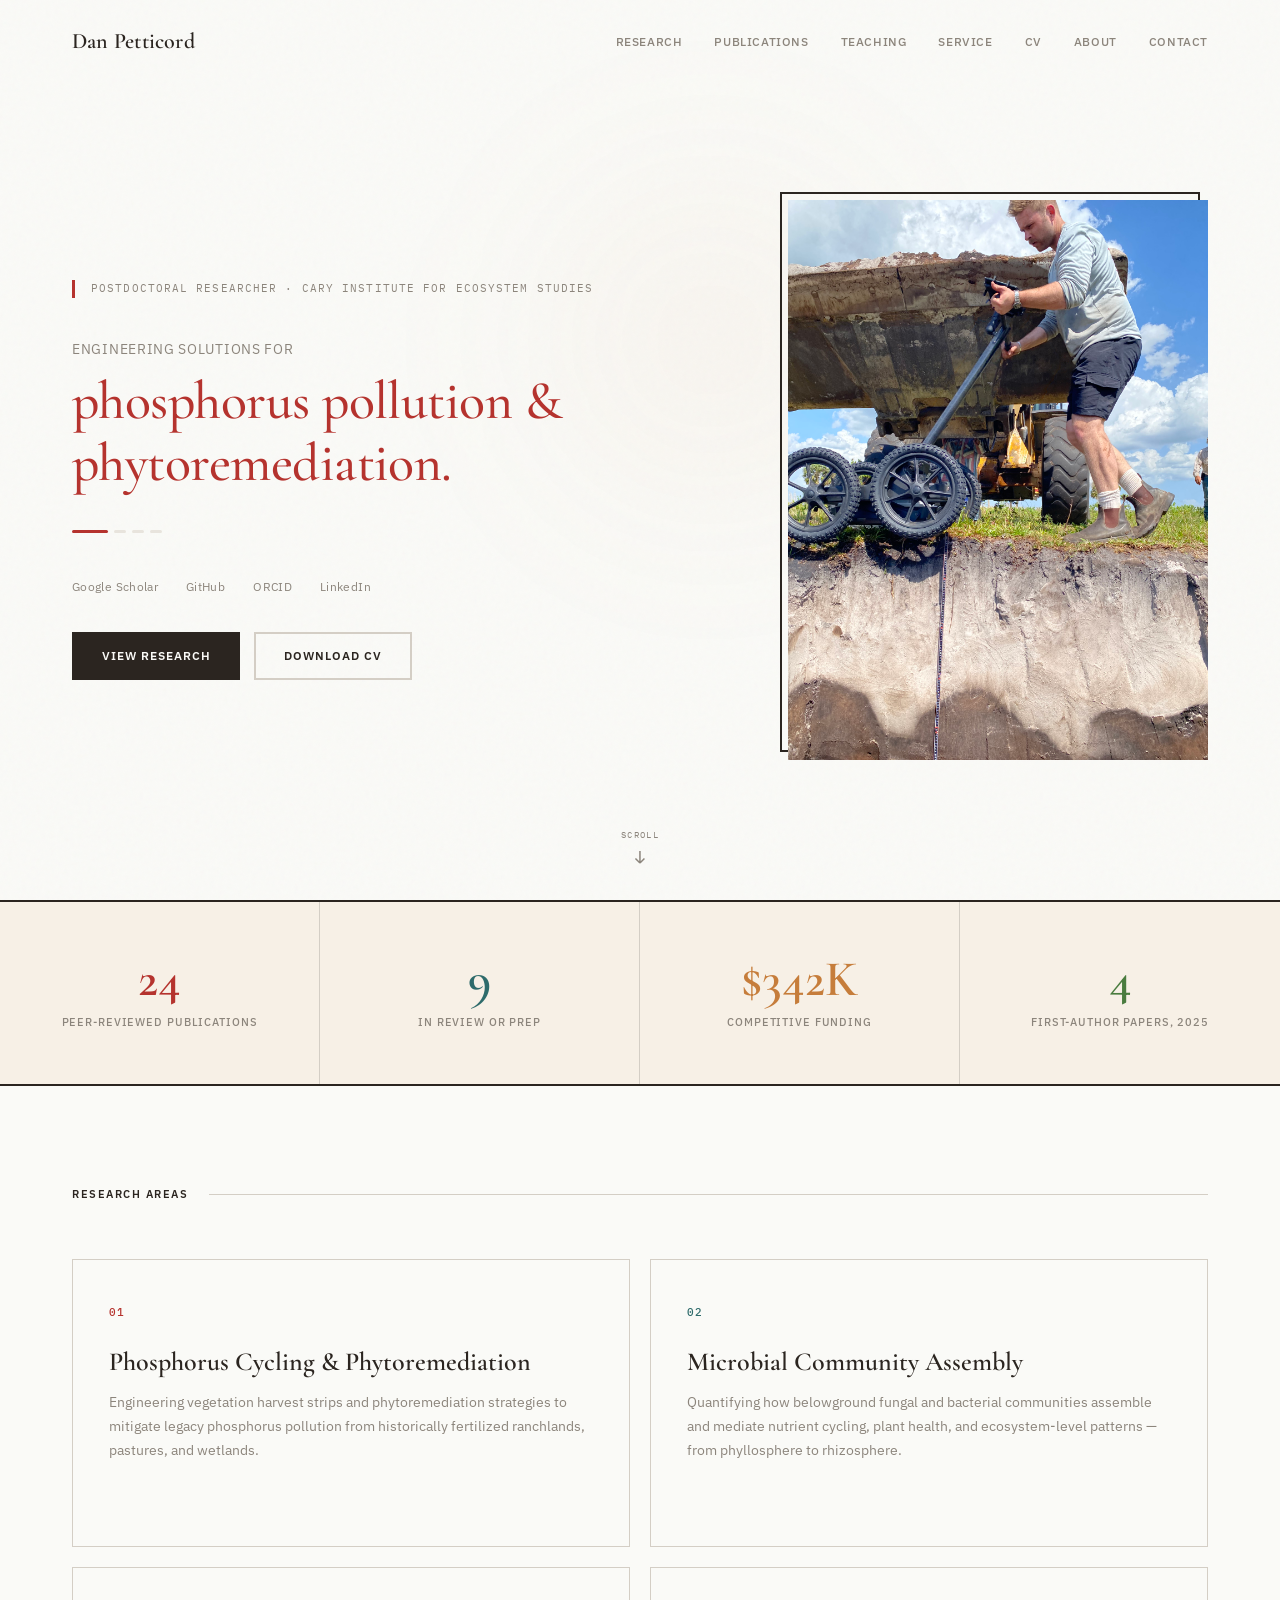
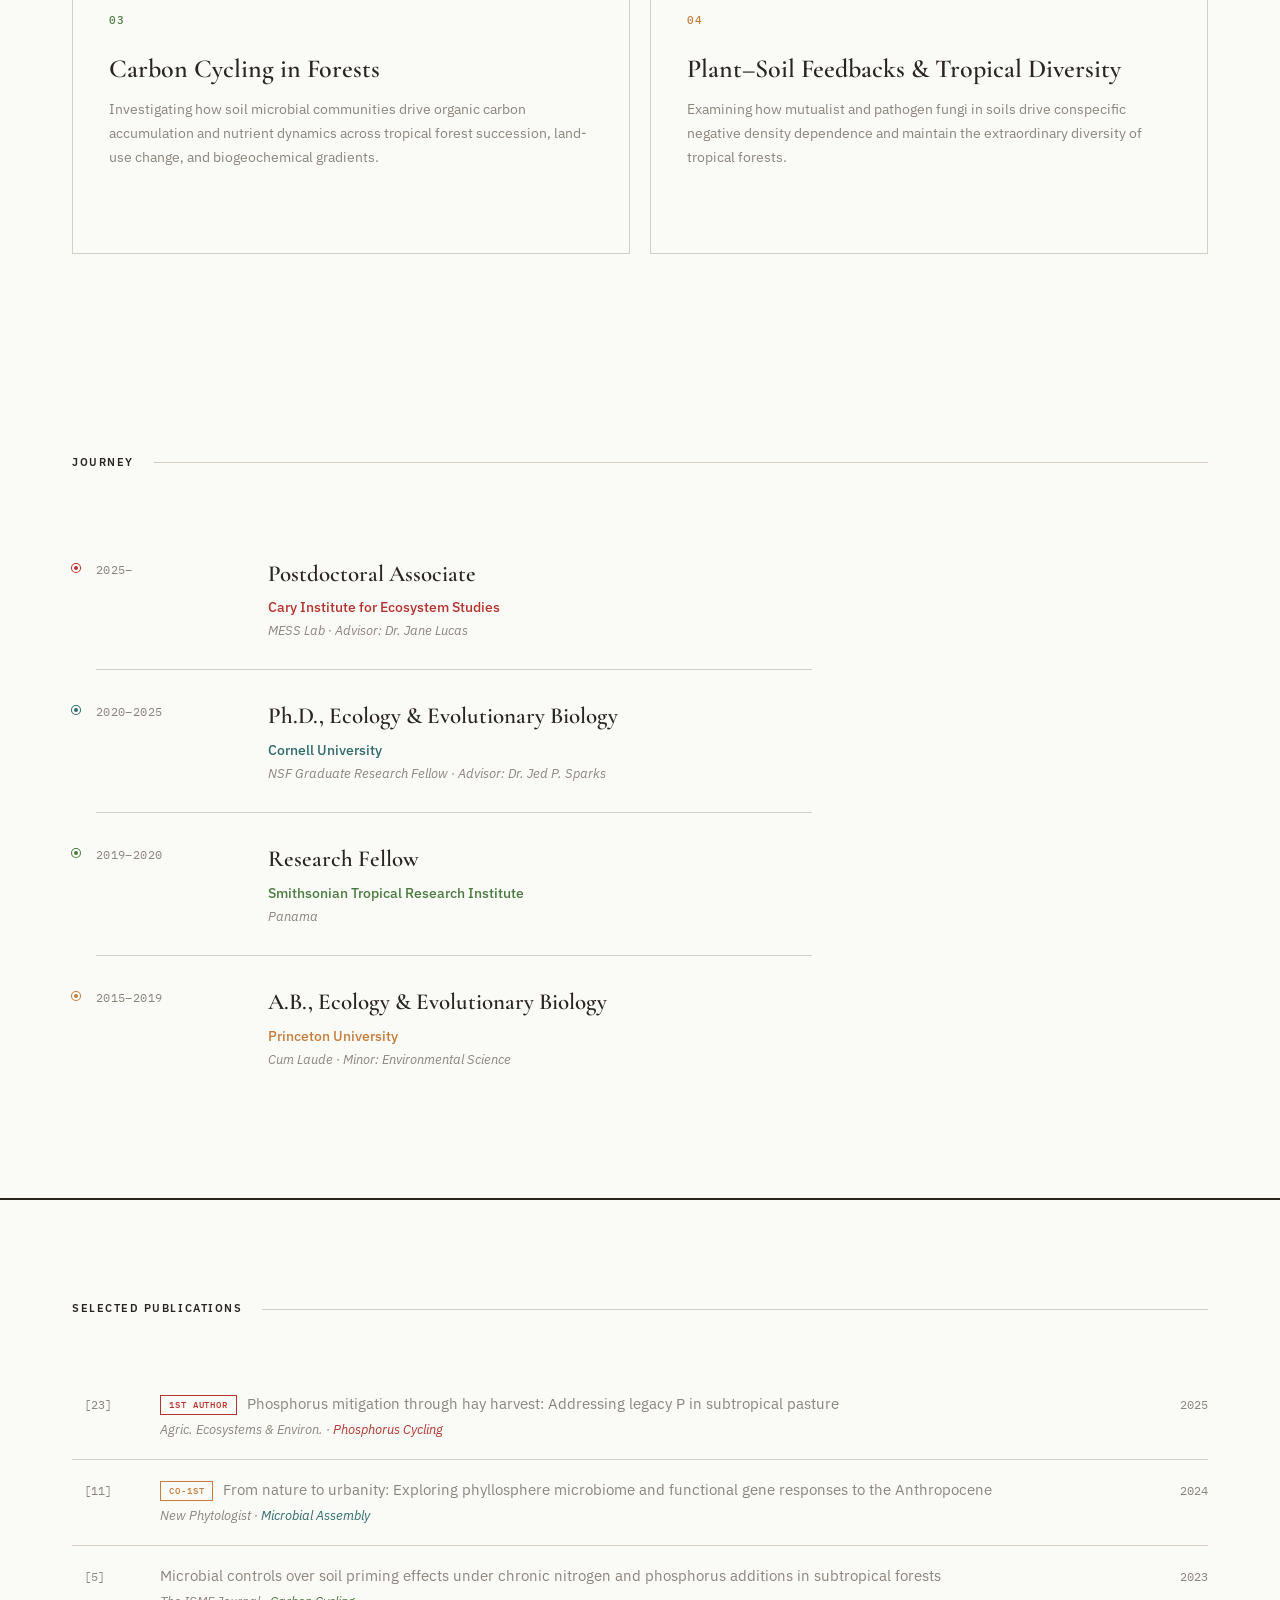
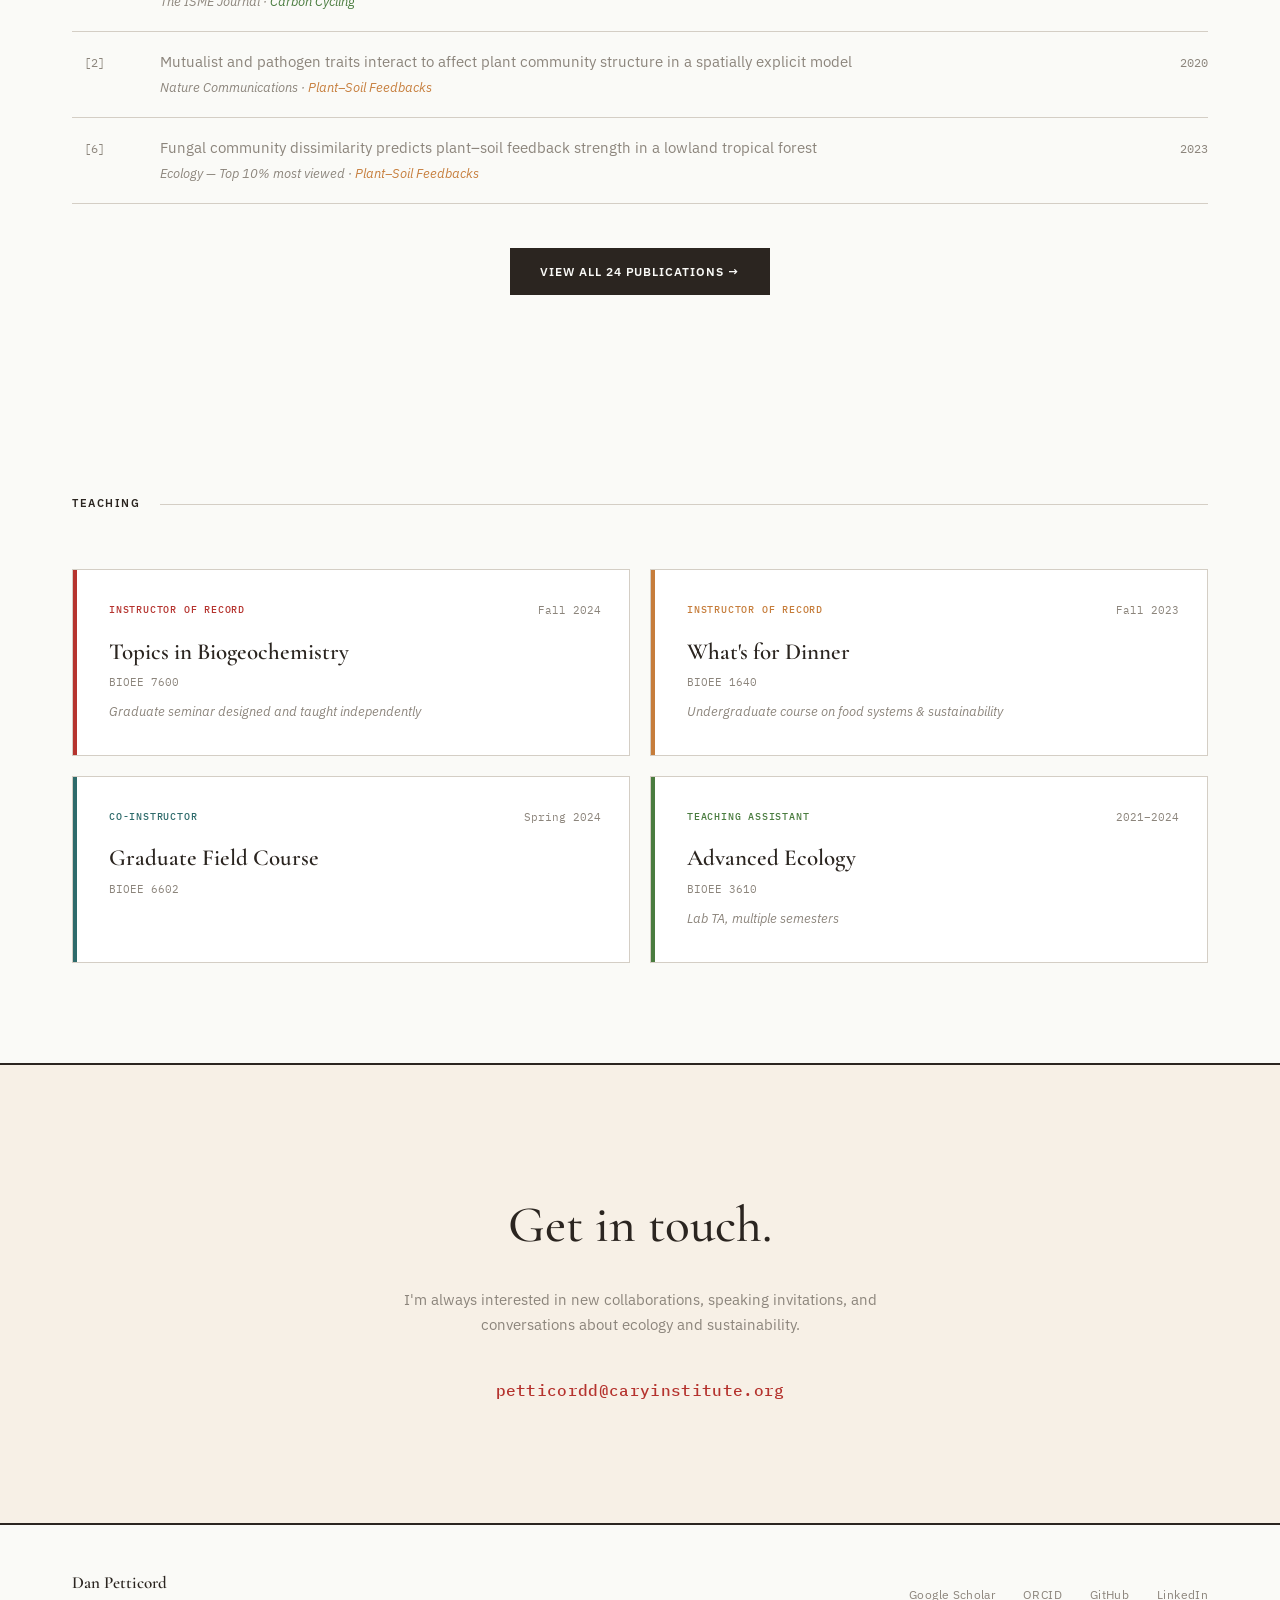
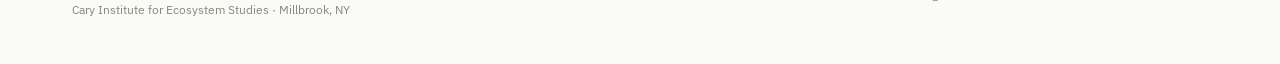
==== commit bfcc59e4: "V3 One option for fixes and random filling in of photos." ====
--- a/index.html
+++ b/index.html
@@ -42,11 +42,11 @@
     </div>
 
     <div id="hero-prefix" style="font-family:var(--font-sans);font-size:14px;color:var(--muted);letter-spacing:0.05em;text-transform:uppercase;margin-bottom:10px;transition:opacity 0.45s ease;animation:fadeIn 0.8s 0.4s both;">
-      Uncovering the hidden dynamics of
+      Engineering solutions for
     </div>
 
     <h1 id="hero-highlight" style="font-family:var(--font-serif);font-size:clamp(36px,4.2vw,60px);font-weight:500;line-height:1.15;letter-spacing:-0.01em;color:var(--warm);max-width:700px;transition:all 0.6s cubic-bezier(0.16,1,0.3,1);animation:fadeIn 0.8s 0.5s both;">
-      plant–soil–microbe interactions.
+      phosphorus pollution &amp; phytoremediation.
     </h1>
 
     <!-- Line indicators -->
@@ -72,14 +72,11 @@
     </div>
   </div>
 
-  <!-- Right: Field photo -->
+  <!-- Right: Field photo (rotates with hero text) -->
   <div class="hero-photo-wrap" style="position:relative;animation:fadeIn 1s 0.4s both;">
     <div style="position:absolute;top:-8px;left:-8px;right:8px;bottom:8px;border:2px solid var(--border-dark);z-index:0;"></div>
     <div style="position:relative;z-index:1;width:100%;aspect-ratio:3/4;overflow:hidden;background:var(--grid);">
-      <img src="images/field-photo-1.jpg" alt="Dan Petticord in the tropical forest canopy" style="width:100%;height:100%;object-fit:cover;">
-    </div>
-    <div style="margin-top:16px;font-family:var(--font-sans);font-size:11px;color:var(--muted);font-style:italic;text-align:right;">
-      Tropical forest canopy, field research
+      <img id="hero-photo" src="images/DanPushingGPR.jpeg" alt="Dan Petticord in the field" style="width:100%;height:100%;object-fit:cover;transition:opacity 0.5s ease;">
     </div>
   </div>
 
@@ -116,40 +113,28 @@
 <section class="section">
   <div class="section-label fade-in">Research Areas</div>
   <div class="research-grid">
-    <a href="research/phosphorus.html" class="research-card fade-in" data-color="warm">
+    <a href="research/phosphorus-cycling.html" class="research-card fade-in" data-color="warm">
       <div class="research-card-num">01</div>
-      <div class="research-card-title">Phosphorus Phytoremediation</div>
-      <div class="research-card-desc">Engineering vegetation harvest strips to mitigate legacy phosphorus pollution from historically fertilized ranchlands and pastures.</div>
+      <div class="research-card-title">Phosphorus Cycling &amp; Phytoremediation</div>
+      <div class="research-card-desc">Engineering vegetation harvest strips and phytoremediation strategies to mitigate legacy phosphorus pollution from historically fertilized ranchlands, pastures, and wetlands.</div>
       <div class="research-card-more">Learn more →</div>
     </a>
-    <a href="research/plant-soil-microbe.html" class="research-card fade-in anim-delay-1" data-color="teal">
+    <a href="research/microbial-assembly.html" class="research-card fade-in anim-delay-1" data-color="teal">
       <div class="research-card-num">02</div>
-      <div class="research-card-title">Plant–Soil–Microbe Interactions</div>
-      <div class="research-card-desc">Quantifying how belowground fungal communities mediate nutrient cycling, plant health, and ecosystem-level patterns across scales.</div>
+      <div class="research-card-title">Microbial Community Assembly</div>
+      <div class="research-card-desc">Quantifying how belowground fungal and bacterial communities assemble and mediate nutrient cycling, plant health, and ecosystem-level patterns — from phyllosphere to rhizosphere.</div>
       <div class="research-card-more">Learn more →</div>
     </a>
-    <a href="research/tropical-forest.html" class="research-card fade-in anim-delay-2" data-color="forest">
+    <a href="research/carbon-cycling.html" class="research-card fade-in anim-delay-2" data-color="forest">
       <div class="research-card-num">03</div>
-      <div class="research-card-title">Tropical Forest Ecology</div>
-      <div class="research-card-desc">Understanding how mutualist and pathogen fungi shape diversity patterns in tropical forests, from Panama to China.</div>
+      <div class="research-card-title">Carbon Cycling in Forests</div>
+      <div class="research-card-desc">Investigating how soil microbial communities drive organic carbon accumulation and nutrient dynamics across tropical forest succession, land-use change, and biogeochemical gradients.</div>
       <div class="research-card-more">Learn more →</div>
     </a>
-    <a href="research/biogeochemistry.html" class="research-card fade-in anim-delay-3" data-color="drought">
+    <a href="research/plant-soil-feedbacks.html" class="research-card fade-in anim-delay-3" data-color="drought">
       <div class="research-card-num">04</div>
-      <div class="research-card-title">Biogeochemistry</div>
-      <div class="research-card-desc">Tracing carbon and phosphorus movement underground using stable isotopes, ground-penetrating radar, and novel techniques.</div>
-      <div class="research-card-more">Learn more →</div>
-    </a>
-    <a href="research/soil-carbon.html" class="research-card fade-in anim-delay-4" data-color="slate">
-      <div class="research-card-num">05</div>
-      <div class="research-card-title">Soil Carbon Dynamics</div>
-      <div class="research-card-desc">Investigating microbial controls on soil organic carbon accumulation across land-use types and forest succession gradients.</div>
-      <div class="research-card-more">Learn more →</div>
-    </a>
-    <a href="research/conservation.html" class="research-card fade-in anim-delay-5" data-color="plum">
-      <div class="research-card-num">06</div>
-      <div class="research-card-title">Conservation & Sustainability</div>
-      <div class="research-card-desc">Translating mechanistic ecological research into actionable insights for ecosystem conservation and agricultural management.</div>
+      <div class="research-card-title">Plant–Soil Feedbacks &amp; Tropical Diversity</div>
+      <div class="research-card-desc">Examining how mutualist and pathogen fungi in soils drive conspecific negative density dependence and maintain the extraordinary diversity of tropical forests.</div>
       <div class="research-card-more">Learn more →</div>
     </a>
   </div>
@@ -203,57 +188,48 @@
   <div class="section-label fade-in">Selected Publications</div>
 
   <div class="pub-item fade-in">
-    <div class="pub-num">[24]</div>
-    <div>
-      <div class="pub-title"><span class="pub-first-badge">1st Author</span>Conversion from farmland to orchard or agroforestry improves soil carbon sequestration by enhancing microbial biological activity in Northwest China</div>
-      <div class="pub-journal">PLOS ONE</div>
+    <div class="pub-num">[23]</div>
+    <div>
+      <div class="pub-title"><span class="pub-first-badge">1st Author</span>Phosphorus mitigation through hay harvest: Addressing legacy P in subtropical pasture</div>
+      <div class="pub-journal">Agric. Ecosystems &amp; Environ. · <span style="color:var(--warm);">Phosphorus Cycling</span></div>
     </div>
     <div class="pub-year">2025</div>
   </div>
 
   <div class="pub-item fade-in">
-    <div class="pub-num">[23]</div>
-    <div>
-      <div class="pub-title"><span class="pub-first-badge">1st Author</span>Phosphorus mitigation through hay harvest: Addressing legacy P in subtropical pasture</div>
-      <div class="pub-journal">Agric. Ecosystems &amp; Environ.</div>
-    </div>
-    <div class="pub-year">2025</div>
-  </div>
-
-  <div class="pub-item fade-in">
-    <div class="pub-num">[22]</div>
-    <div>
-      <div class="pub-title"><span class="pub-first-badge">1st Author</span>Spatial decoupling of biological and geochemical phosphorus cycling in podzolized soils</div>
-      <div class="pub-journal">Soil Systems</div>
-    </div>
-    <div class="pub-year">2025</div>
-  </div>
-
-  <div class="pub-item fade-in">
     <div class="pub-num">[11]</div>
     <div>
-      <div class="pub-title"><span class="pub-first-badge">1st Author</span>From nature to urbanity: Exploring phyllosphere microbiome and functional gene responses to the Anthropocene</div>
-      <div class="pub-journal">New Phytologist</div>
+      <div class="pub-title"><span class="pub-cofirst-badge">Co-1st</span>From nature to urbanity: Exploring phyllosphere microbiome and functional gene responses to the Anthropocene</div>
+      <div class="pub-journal">New Phytologist · <span style="color:var(--teal);">Microbial Assembly</span></div>
     </div>
     <div class="pub-year">2024</div>
   </div>
 
   <div class="pub-item fade-in">
+    <div class="pub-num">[5]</div>
+    <div>
+      <div class="pub-title">Microbial controls over soil priming effects under chronic nitrogen and phosphorus additions in subtropical forests</div>
+      <div class="pub-journal">The ISME Journal · <span style="color:var(--forest);">Carbon Cycling</span></div>
+    </div>
+    <div class="pub-year">2023</div>
+  </div>
+
+  <div class="pub-item fade-in">
+    <div class="pub-num">[2]</div>
+    <div>
+      <div class="pub-title">Mutualist and pathogen traits interact to affect plant community structure in a spatially explicit model</div>
+      <div class="pub-journal">Nature Communications · <span style="color:var(--drought);">Plant–Soil Feedbacks</span></div>
+    </div>
+    <div class="pub-year">2020</div>
+  </div>
+
+  <div class="pub-item fade-in">
     <div class="pub-num">[6]</div>
     <div>
       <div class="pub-title">Fungal community dissimilarity predicts plant–soil feedback strength in a lowland tropical forest</div>
-      <div class="pub-journal">Ecology — Top 10% most viewed, 2023</div>
+      <div class="pub-journal">Ecology — Top 10% most viewed · <span style="color:var(--drought);">Plant–Soil Feedbacks</span></div>
     </div>
     <div class="pub-year">2023</div>
-  </div>
-
-  <div class="pub-item fade-in">
-    <div class="pub-num">[2]</div>
-    <div>
-      <div class="pub-title">Mutualist and pathogen traits interact to affect plant community structure in a spatially explicit model</div>
-      <div class="pub-journal">Nature Communications</div>
-    </div>
-    <div class="pub-year">2020</div>
   </div>
 
   <div class="btn--center fade-in">
--- a/css/styles.css
+++ b/css/styles.css
@@ -202,7 +202,7 @@
 
 /* ─── RESEARCH CARDS ─── */
 .research-grid {
-  display: grid; grid-template-columns: repeat(3, 1fr); gap: 20px;
+  display: grid; grid-template-columns: repeat(2, 1fr); gap: 20px;
 }
 
 .research-card {
@@ -302,6 +302,34 @@
   vertical-align: middle;
 }
 
+.pub-cofirst-badge {
+  display: inline-block; font-family: var(--font-mono);
+  font-size: 9px; font-weight: 500;
+  letter-spacing: 0.1em; text-transform: uppercase;
+  margin-right: 10px; padding: 2px 8px;
+  border: 1.5px solid var(--drought); color: var(--drought);
+  vertical-align: middle;
+}
+
+.pub-link {
+  display: inline-block; font-family: var(--font-mono);
+  font-size: 10px; color: var(--teal); margin-top: 6px;
+  letter-spacing: 0.03em; transition: color 0.3s;
+}
+.pub-link:hover { color: var(--warm); }
+
+/* Collaboration bracket grouping */
+.pub-group-bracket {
+  border-left: 3px solid var(--border);
+  padding-left: 20px; margin-left: 12px;
+  margin-top: 8px; margin-bottom: 8px;
+}
+.pub-group-bracket-label {
+  font-family: var(--font-sans); font-size: 12px;
+  font-weight: 500; color: var(--muted);
+  margin-bottom: 4px; font-style: italic;
+}
+
 .pub-journal {
   font-family: var(--font-sans);
   font-size: 13px; color: var(--muted);
@@ -618,7 +646,6 @@
 /* ─── RESPONSIVE ─── */
 @media (max-width: 1024px) {
   :root { --page-pad: 40px; }
-  .research-grid { grid-template-columns: repeat(2, 1fr); }
   .stat-bar { grid-template-columns: repeat(2, 1fr); }
   .stat-card:nth-child(2) { border-right: none; }
   .pub-group { grid-template-columns: 1fr; }
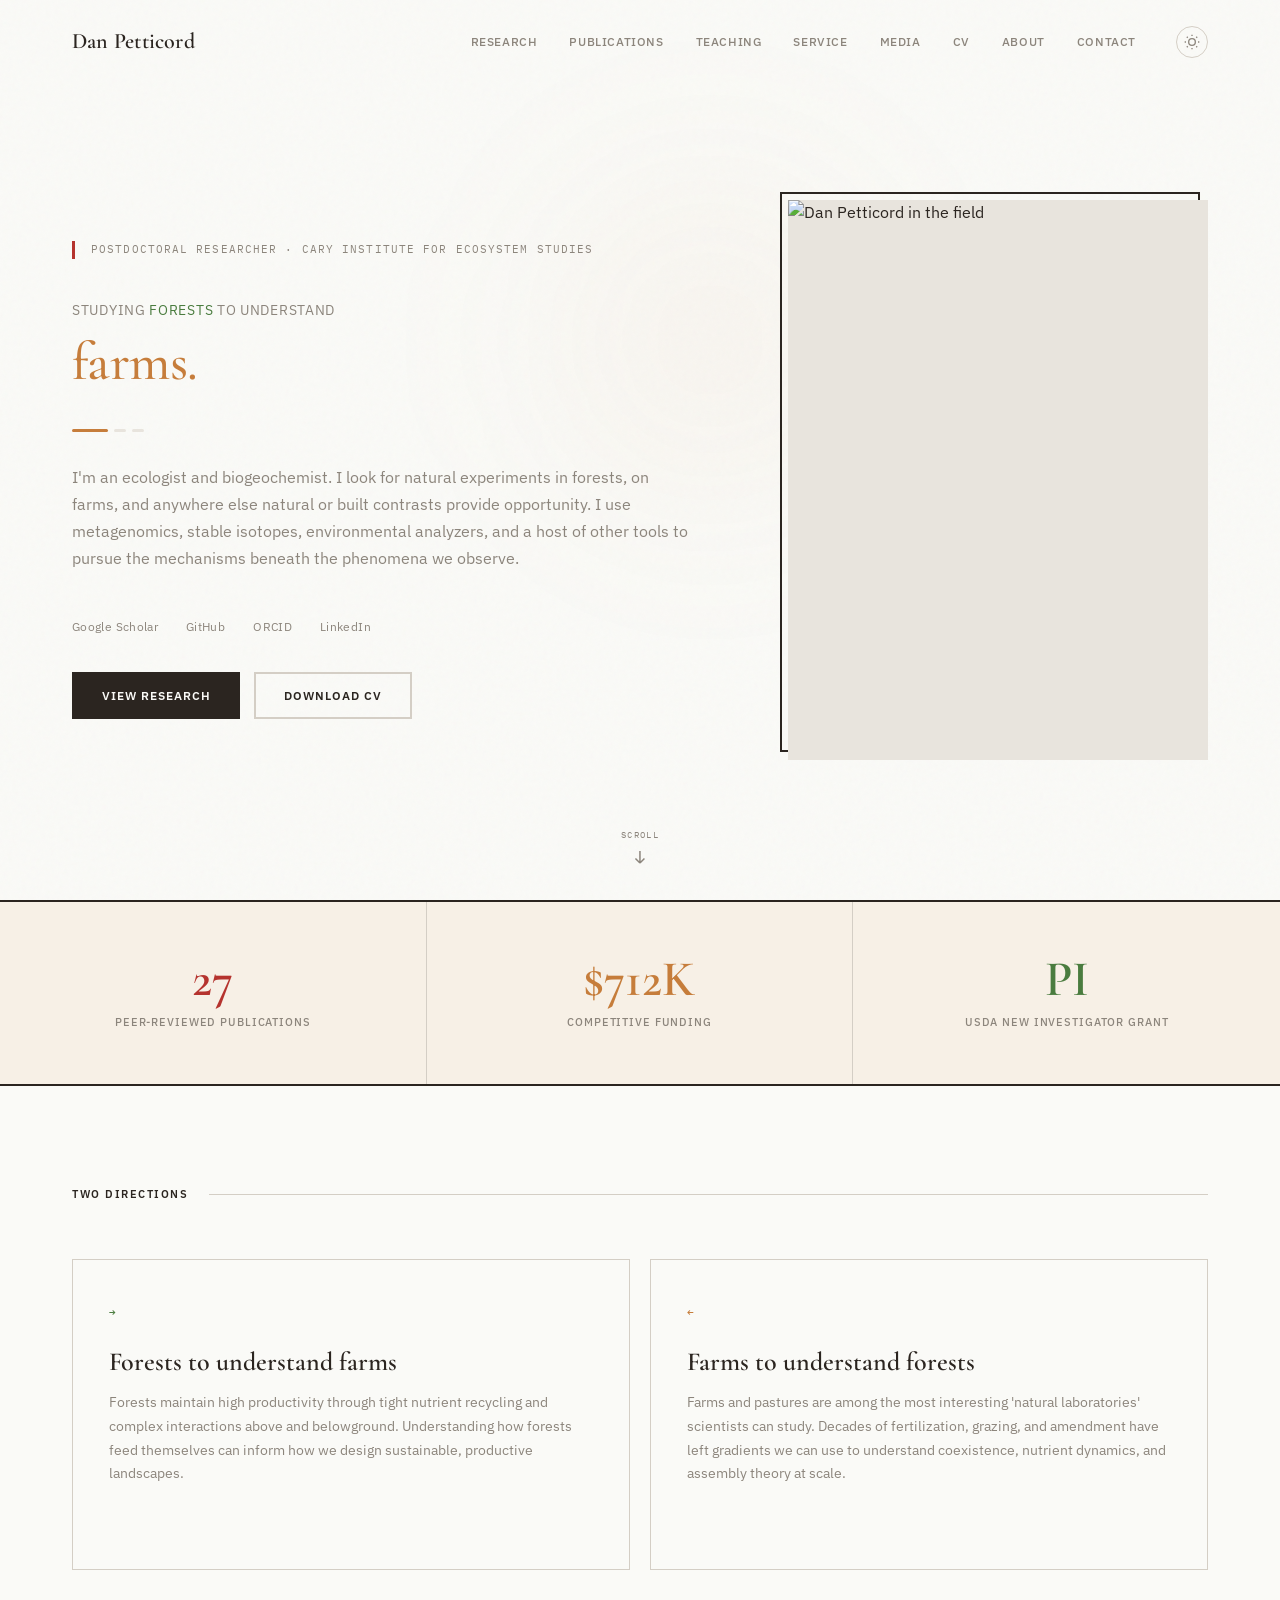
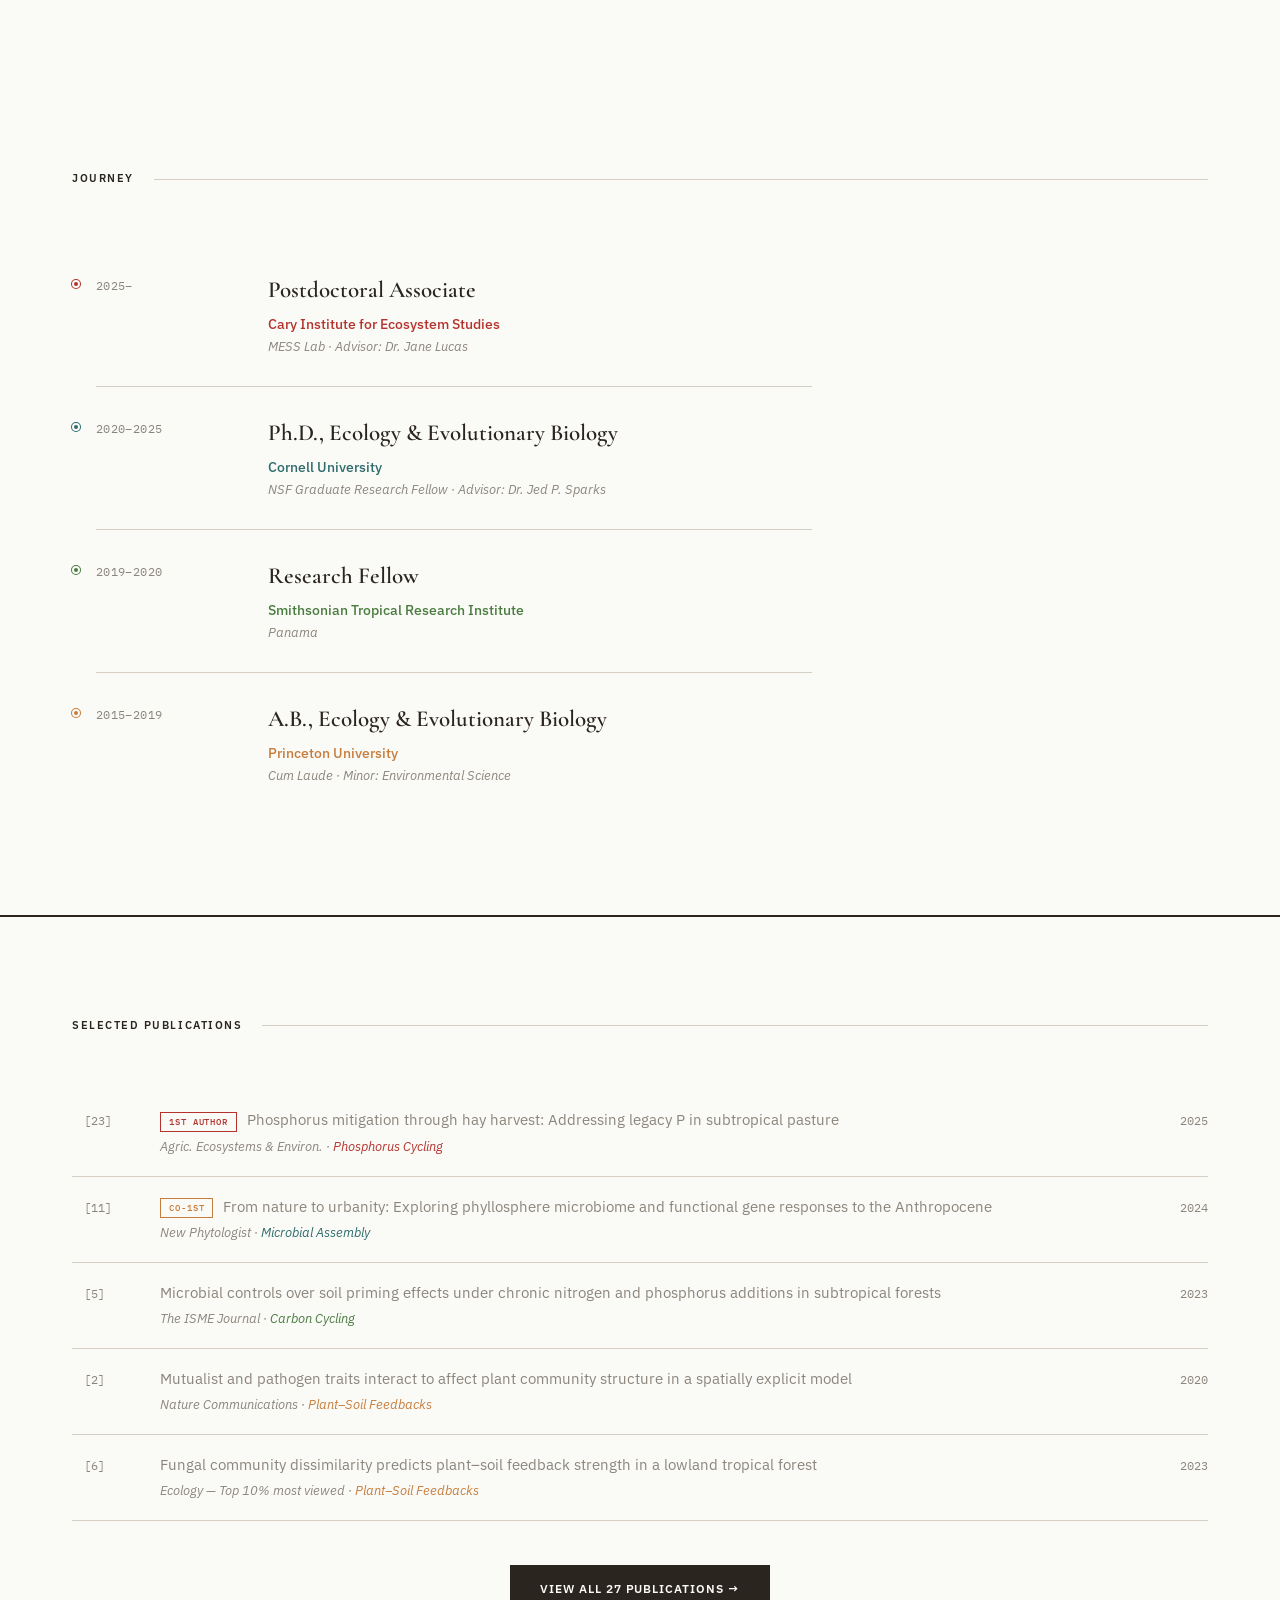
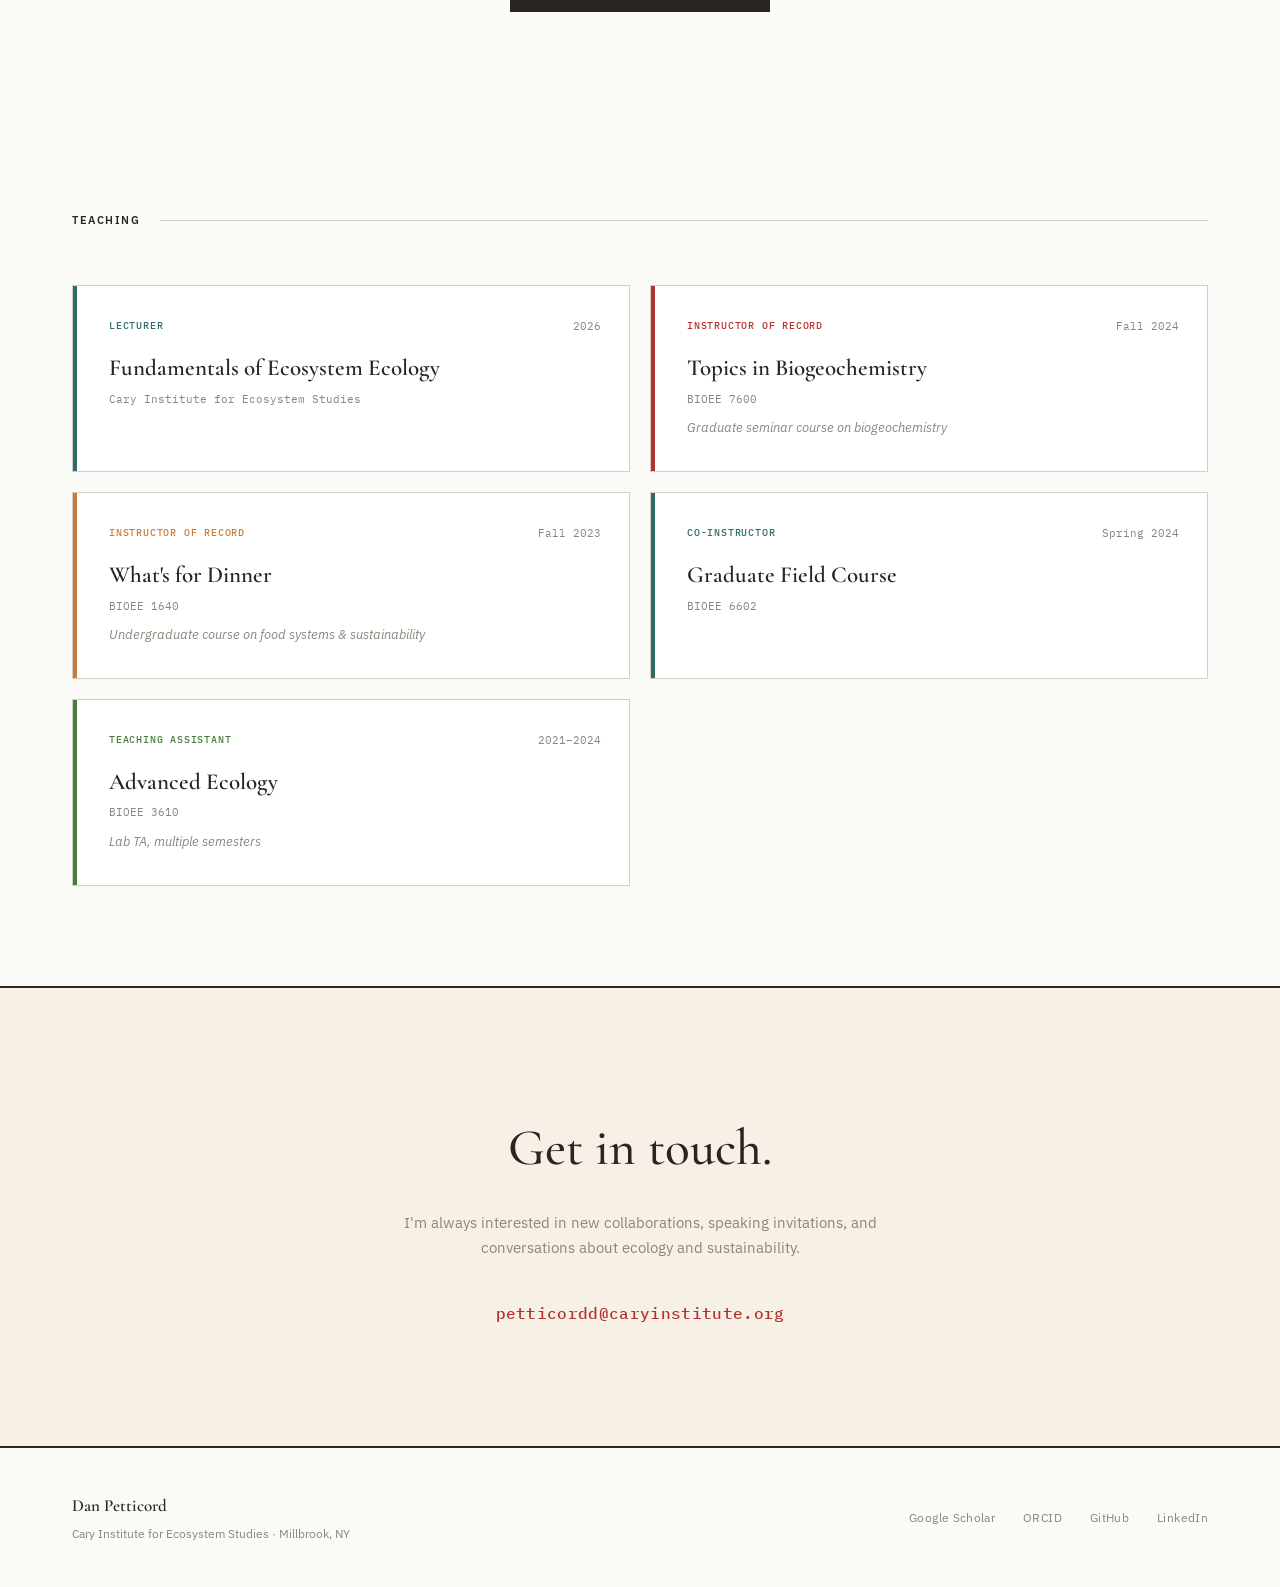
==== commit 3e7e6cf1: "Update content, correct citations, add machine-readability Content - Sync site to CV v5: funding $34" ====
--- a/index.html
+++ b/index.html
@@ -3,12 +3,80 @@
 <head>
   <meta charset="UTF-8">
   <meta name="viewport" content="width=device-width, initial-scale=1.0">
+  <meta name="description" content="Dan Petticord is an ecologist and biogeochemist at the Cary Institute for Ecosystem Studies. He studies forests to understand farms, farms to understand forests, and how communities assemble from the ground up.">
+  <link rel="canonical" href="https://www.danielpetticord.com/">
+  <meta property="og:type" content="profile">
+  <meta property="og:site_name" content="Dan Petticord">
+  <meta property="og:title" content="Dan Petticord — Ecologist &amp; Postdoctoral Researcher">
+  <meta property="og:description" content="Dan Petticord is an ecologist and biogeochemist at the Cary Institute for Ecosystem Studies. He studies forests to understand farms, farms to understand forests, and how communities assemble from the ground up.">
+  <meta property="og:url" content="https://www.danielpetticord.com/">
+  <meta property="og:image" content="https://www.danielpetticord.com/images/DanPushingGPR.jpeg">
+  <meta property="og:image:alt" content="Dan Petticord conducting ground-penetrating radar fieldwork">
+  <meta name="twitter:card" content="summary_large_image">
+  <meta name="twitter:title" content="Dan Petticord — Ecologist &amp; Postdoctoral Researcher">
+  <meta name="twitter:description" content="Dan Petticord is an ecologist and biogeochemist at the Cary Institute for Ecosystem Studies. He studies forests to understand farms, farms to understand forests, and how communities assemble from the ground up.">
+  <meta name="twitter:image" content="https://www.danielpetticord.com/images/DanPushingGPR.jpeg">
   <title>Dan Petticord — Ecologist & Postdoctoral Researcher</title>
-  <meta name="description" content="Dan Petticord is an ecologist studying plant-soil-microbe interactions, phosphorus phytoremediation, and biogeochemistry at the Cary Institute for Ecosystem Studies.">
   <link rel="preconnect" href="https://fonts.googleapis.com">
   <link rel="preconnect" href="https://fonts.gstatic.com" crossorigin>
   <link href="https://fonts.googleapis.com/css2?family=Cormorant+Garamond:ital,wght@0,300;0,400;0,500;0,600;0,700;1,300;1,400&family=IBM+Plex+Sans:ital,wght@0,300;0,400;0,500;0,600;0,700;1,300;1,400&family=IBM+Plex+Mono:wght@300;400;500&display=swap" rel="stylesheet">
   <link rel="stylesheet" href="css/styles.css">
+  <script type="application/ld+json">
+  {
+    "@context": "https://schema.org",
+    "@type": "Person",
+    "name": "Daniel F. Petticord",
+    "alternateName": "Dan Petticord",
+    "givenName": "Daniel",
+    "familyName": "Petticord",
+    "url": "https://www.danielpetticord.com/",
+    "image": "https://www.danielpetticord.com/images/DanPushingGPR.jpeg",
+    "email": "mailto:petticordd@caryinstitute.org",
+    "jobTitle": "Postdoctoral Associate",
+    "description": "Ecologist and biogeochemist studying forests to understand farms, farms to understand forests, and how communities assemble from the ground up.",
+    "affiliation": {
+      "@type": "Organization",
+      "name": "Cary Institute for Ecosystem Studies",
+      "url": "https://www.caryinstitute.org/",
+      "address": {
+        "@type": "PostalAddress",
+        "addressLocality": "Millbrook",
+        "addressRegion": "NY",
+        "addressCountry": "US"
+      }
+    },
+    "alumniOf": [
+      { "@type": "CollegeOrUniversity", "name": "Cornell University", "url": "https://www.cornell.edu/" },
+      { "@type": "CollegeOrUniversity", "name": "Princeton University", "url": "https://www.princeton.edu/" }
+    ],
+    "knowsAbout": [
+      "Ecology",
+      "Biogeochemistry",
+      "Phosphorus cycling",
+      "Phytoremediation",
+      "Soil microbial ecology",
+      "Microbial community assembly",
+      "Plant-soil feedbacks",
+      "Antibiotic resistance genes",
+      "Stable isotope ecology",
+      "Metagenomics",
+      "Ground-penetrating radar",
+      "Tropical forest ecology"
+    ],
+    "identifier": {
+      "@type": "PropertyValue",
+      "propertyID": "ORCID",
+      "value": "https://orcid.org/0000-0002-1764-6321"
+    },
+    "sameAs": [
+      "https://orcid.org/0000-0002-1764-6321",
+      "https://scholar.google.com/citations?user=s1wx64YAAAAJ&hl=en",
+      "https://github.com/Dpetticord3",
+      "https://www.linkedin.com/in/dpetticord/"
+    ]
+  }
+  </script>
+  <script>if(localStorage.getItem('theme')==='dark')document.documentElement.setAttribute('data-theme','dark');</script>
 </head>
 <body>
 
@@ -20,9 +88,14 @@
     <a href="publications.html" class="nav-link" data-page="publications">Publications</a>
     <a href="teaching.html" class="nav-link" data-page="teaching">Teaching</a>
     <a href="service.html" class="nav-link" data-page="service">Service</a>
+    <a href="media.html" class="nav-link" data-page="media">Media</a>
     <a href="cv.html" class="nav-link" data-page="cv">CV</a>
     <a href="about.html" class="nav-link" data-page="about">About</a>
     <a href="contact.html" class="nav-link" data-page="contact">Contact</a>
+    <button class="theme-toggle" aria-label="Toggle theme" title="Toggle light/dark theme">
+      <svg class="theme-icon-sun" width="16" height="16" viewBox="0 0 24 24" fill="none" stroke="currentColor" stroke-width="2"><circle cx="12" cy="12" r="5"/><path d="M12 1v2M12 21v2M4.22 4.22l1.42 1.42M18.36 18.36l1.42 1.42M1 12h2M21 12h2M4.22 19.78l1.42-1.42M18.36 5.64l1.42-1.42"/></svg>
+      <svg class="theme-icon-moon" width="16" height="16" viewBox="0 0 24 24" fill="none" stroke="currentColor" stroke-width="2"><path d="M21 12.79A9 9 0 1111.21 3 7 7 0 0021 12.79z"/></svg>
+    </button>
   </div>
   <button class="nav-hamburger" aria-label="Menu">
     <span></span><span></span><span></span>
@@ -41,28 +114,31 @@
       Postdoctoral Researcher · Cary Institute for Ecosystem Studies
     </div>
 
-    <div id="hero-prefix" style="font-family:var(--font-sans);font-size:14px;color:var(--muted);letter-spacing:0.05em;text-transform:uppercase;margin-bottom:10px;transition:opacity 0.45s ease;animation:fadeIn 0.8s 0.4s both;">
-      Engineering solutions for
-    </div>
-
-    <h1 id="hero-highlight" style="font-family:var(--font-serif);font-size:clamp(36px,4.2vw,60px);font-weight:500;line-height:1.15;letter-spacing:-0.01em;color:var(--warm);max-width:700px;transition:all 0.6s cubic-bezier(0.16,1,0.3,1);animation:fadeIn 0.8s 0.5s both;">
-      phosphorus pollution &amp; phytoremediation.
+    <div id="hero-prefix" style="font-family:var(--font-sans);font-size:14px;color:var(--muted);letter-spacing:0.05em;text-transform:uppercase;margin-bottom:10px;transition:opacity 0.5s cubic-bezier(0.4,0,0.2,1);animation:fadeIn 0.8s 0.4s both;">
+      Studying <span style="color:var(--forest);">forests</span> to understand
+    </div>
+
+    <h1 id="hero-highlight" style="font-family:var(--font-serif);font-size:clamp(36px,4.2vw,60px);font-weight:500;line-height:1.15;letter-spacing:-0.01em;color:var(--drought);max-width:700px;transition:opacity 0.5s cubic-bezier(0.4,0,0.2,1),transform 0.5s cubic-bezier(0.4,0,0.2,1),color 0.5s cubic-bezier(0.4,0,0.2,1);animation:fadeIn 0.8s 0.5s both;">
+      farms.
     </h1>
 
     <!-- Line indicators -->
     <div style="display:flex;gap:6px;margin-top:36px;animation:fadeIn 0.8s 0.6s both;">
-      <div class="hero-indicator" style="width:36px;height:3px;background:var(--warm);border-radius:1.5px;transition:all 0.5s cubic-bezier(0.16,1,0.3,1);"></div>
+      <div class="hero-indicator" style="width:36px;height:3px;background:var(--drought);border-radius:1.5px;transition:all 0.5s cubic-bezier(0.16,1,0.3,1);"></div>
       <div class="hero-indicator" style="width:12px;height:3px;background:var(--grid);border-radius:1.5px;transition:all 0.5s cubic-bezier(0.16,1,0.3,1);"></div>
       <div class="hero-indicator" style="width:12px;height:3px;background:var(--grid);border-radius:1.5px;transition:all 0.5s cubic-bezier(0.16,1,0.3,1);"></div>
-      <div class="hero-indicator" style="width:12px;height:3px;background:var(--grid);border-radius:1.5px;transition:all 0.5s cubic-bezier(0.16,1,0.3,1);"></div>
-    </div>
+    </div>
+
+    <p style="font-family:var(--font-sans);font-size:16px;line-height:1.7;color:var(--muted);max-width:620px;margin-top:32px;animation:fadeIn 0.8s 0.7s both;">
+      I'm an ecologist and biogeochemist. I look for natural experiments in forests, on farms, and anywhere else natural or built contrasts provide opportunity. I use metagenomics, stable isotopes, environmental analyzers, and a host of other tools to pursue the mechanisms beneath the phenomena we observe.
+    </p>
 
     <!-- Links -->
     <div style="margin-top:44px;display:flex;gap:28px;font-family:var(--font-sans);font-size:13px;color:var(--muted);animation:fadeIn 0.8s 0.8s both;">
       <a href="https://scholar.google.com/citations?user=s1wx64YAAAAJ&hl=en" target="_blank" class="footer-link">Google Scholar</a>
       <a href="https://github.com/Dpetticord3" target="_blank" class="footer-link">GitHub</a>
-      <a href="#" class="footer-link">ORCID</a>
-      <a href="#" class="footer-link">LinkedIn</a>
+      <a href="https://orcid.org/0000-0002-1764-6321" target="_blank" class="footer-link">ORCID</a>
+      <a href="https://www.linkedin.com/in/dpetticord/" target="_blank" class="footer-link">LinkedIn</a>
     </div>
 
     <!-- Buttons -->
@@ -76,7 +152,7 @@
   <div class="hero-photo-wrap" style="position:relative;animation:fadeIn 1s 0.4s both;">
     <div style="position:absolute;top:-8px;left:-8px;right:8px;bottom:8px;border:2px solid var(--border-dark);z-index:0;"></div>
     <div style="position:relative;z-index:1;width:100%;aspect-ratio:3/4;overflow:hidden;background:var(--grid);">
-      <img id="hero-photo" src="images/DanPushingGPR.jpeg" alt="Dan Petticord in the field" style="width:100%;height:100%;object-fit:cover;transition:opacity 0.5s ease;">
+      <img id="hero-photo" src="images/Climbing.jpg" alt="Dan Petticord in the field" style="width:100%;height:100%;object-fit:cover;transition:opacity 0.6s cubic-bezier(0.4,0,0.2,1);will-change:opacity;">
     </div>
   </div>
 
@@ -92,49 +168,33 @@
 <!-- ═══ STATS ═══ -->
 <div class="stat-bar">
   <div class="stat-card fade-in">
-    <div class="stat-num" style="color:var(--warm);">24</div>
+    <div class="stat-num" style="color:var(--warm);">27</div>
     <div class="stat-label">Peer-Reviewed Publications</div>
   </div>
   <div class="stat-card fade-in anim-delay-1">
-    <div class="stat-num" style="color:var(--teal);">9</div>
-    <div class="stat-label">In Review or Prep</div>
+    <div class="stat-num" style="color:var(--drought);">$712K</div>
+    <div class="stat-label">Competitive Funding</div>
   </div>
   <div class="stat-card fade-in anim-delay-2">
-    <div class="stat-num" style="color:var(--drought);">$342K</div>
-    <div class="stat-label">Competitive Funding</div>
-  </div>
-  <div class="stat-card fade-in anim-delay-3">
-    <div class="stat-num" style="color:var(--forest);">4</div>
-    <div class="stat-label">First-Author Papers, 2025</div>
+    <div class="stat-num" style="color:var(--forest);">PI</div>
+    <div class="stat-label">USDA New Investigator Grant</div>
   </div>
 </div>
 
-<!-- ═══ RESEARCH AREAS ═══ -->
+<!-- ═══ TWO DIRECTIONS ═══ -->
 <section class="section">
-  <div class="section-label fade-in">Research Areas</div>
-  <div class="research-grid">
-    <a href="research/phosphorus-cycling.html" class="research-card fade-in" data-color="warm">
-      <div class="research-card-num">01</div>
-      <div class="research-card-title">Phosphorus Cycling &amp; Phytoremediation</div>
-      <div class="research-card-desc">Engineering vegetation harvest strips and phytoremediation strategies to mitigate legacy phosphorus pollution from historically fertilized ranchlands, pastures, and wetlands.</div>
+  <div class="section-label fade-in">Two Directions</div>
+  <div class="grid-2">
+    <a href="research.html" class="research-card fade-in" data-color="forest">
+      <div class="research-card-num">→</div>
+      <div class="research-card-title">Forests to understand farms</div>
+      <div class="research-card-desc">Forests maintain high productivity through tight nutrient recycling and complex interactions above and belowground. Understanding how forests feed themselves can inform how we design sustainable, productive landscapes.</div>
       <div class="research-card-more">Learn more →</div>
     </a>
-    <a href="research/microbial-assembly.html" class="research-card fade-in anim-delay-1" data-color="teal">
-      <div class="research-card-num">02</div>
-      <div class="research-card-title">Microbial Community Assembly</div>
-      <div class="research-card-desc">Quantifying how belowground fungal and bacterial communities assemble and mediate nutrient cycling, plant health, and ecosystem-level patterns — from phyllosphere to rhizosphere.</div>
-      <div class="research-card-more">Learn more →</div>
-    </a>
-    <a href="research/carbon-cycling.html" class="research-card fade-in anim-delay-2" data-color="forest">
-      <div class="research-card-num">03</div>
-      <div class="research-card-title">Carbon Cycling in Forests</div>
-      <div class="research-card-desc">Investigating how soil microbial communities drive organic carbon accumulation and nutrient dynamics across tropical forest succession, land-use change, and biogeochemical gradients.</div>
-      <div class="research-card-more">Learn more →</div>
-    </a>
-    <a href="research/plant-soil-feedbacks.html" class="research-card fade-in anim-delay-3" data-color="drought">
-      <div class="research-card-num">04</div>
-      <div class="research-card-title">Plant–Soil Feedbacks &amp; Tropical Diversity</div>
-      <div class="research-card-desc">Examining how mutualist and pathogen fungi in soils drive conspecific negative density dependence and maintain the extraordinary diversity of tropical forests.</div>
+    <a href="research.html" class="research-card fade-in anim-delay-1" data-color="drought">
+      <div class="research-card-num">←</div>
+      <div class="research-card-title">Farms to understand forests</div>
+      <div class="research-card-desc">Farms and pastures are among the most interesting 'natural laboratories' scientists can study. Decades of fertilization, grazing, and amendment have left gradients we can use to understand coexistence, nutrient dynamics, and assembly theory at scale.</div>
       <div class="research-card-more">Learn more →</div>
     </a>
   </div>
@@ -233,7 +293,7 @@
   </div>
 
   <div class="btn--center fade-in">
-    <a href="publications.html" class="btn btn--primary">View All 24 Publications →</a>
+    <a href="publications.html" class="btn btn--primary">View All 27 Publications →</a>
   </div>
 </section>
 
@@ -242,6 +302,15 @@
   <div class="section-label fade-in">Teaching</div>
   <div class="teaching-grid">
     <div class="teaching-card fade-in">
+      <div class="teaching-strip" style="background:var(--teal);"></div>
+      <div class="teaching-header">
+        <span class="teaching-role" style="color:var(--teal);">Lecturer</span>
+        <span class="teaching-semester">2026</span>
+      </div>
+      <div class="teaching-course">Fundamentals of Ecosystem Ecology</div>
+      <div class="teaching-code">Cary Institute for Ecosystem Studies</div>
+    </div>
+    <div class="teaching-card fade-in anim-delay-1">
       <div class="teaching-strip" style="background:var(--warm);"></div>
       <div class="teaching-header">
         <span class="teaching-role" style="color:var(--warm);">Instructor of Record</span>
@@ -249,9 +318,9 @@
       </div>
       <div class="teaching-course">Topics in Biogeochemistry</div>
       <div class="teaching-code">BIOEE 7600</div>
-      <div class="teaching-note">Graduate seminar designed and taught independently</div>
-    </div>
-    <div class="teaching-card fade-in anim-delay-1">
+      <div class="teaching-note">Graduate seminar course on biogeochemistry</div>
+    </div>
+    <div class="teaching-card fade-in anim-delay-2">
       <div class="teaching-strip" style="background:var(--drought);"></div>
       <div class="teaching-header">
         <span class="teaching-role" style="color:var(--drought);">Instructor of Record</span>
@@ -261,7 +330,7 @@
       <div class="teaching-code">BIOEE 1640</div>
       <div class="teaching-note">Undergraduate course on food systems &amp; sustainability</div>
     </div>
-    <div class="teaching-card fade-in anim-delay-2">
+    <div class="teaching-card fade-in anim-delay-3">
       <div class="teaching-strip" style="background:var(--teal);"></div>
       <div class="teaching-header">
         <span class="teaching-role" style="color:var(--teal);">Co-Instructor</span>
@@ -270,7 +339,7 @@
       <div class="teaching-course">Graduate Field Course</div>
       <div class="teaching-code">BIOEE 6602</div>
     </div>
-    <div class="teaching-card fade-in anim-delay-3">
+    <div class="teaching-card fade-in anim-delay-4">
       <div class="teaching-strip" style="background:var(--forest);"></div>
       <div class="teaching-header">
         <span class="teaching-role" style="color:var(--forest);">Teaching Assistant</span>
@@ -298,9 +367,9 @@
   </div>
   <div class="footer-links">
     <a href="https://scholar.google.com/citations?user=s1wx64YAAAAJ&hl=en" target="_blank" class="footer-link">Google Scholar</a>
-    <a href="#" class="footer-link">ORCID</a>
+    <a href="https://orcid.org/0000-0002-1764-6321" target="_blank" class="footer-link">ORCID</a>
     <a href="https://github.com/Dpetticord3" target="_blank" class="footer-link">GitHub</a>
-    <a href="#" class="footer-link">LinkedIn</a>
+    <a href="https://www.linkedin.com/in/dpetticord/" target="_blank" class="footer-link">LinkedIn</a>
   </div>
 </footer>
 
--- a/css/styles.css
+++ b/css/styles.css
@@ -29,6 +29,43 @@
   --max-width: 1280px;
 }
 
+/* ─── DARK THEME ─── */
+[data-theme="dark"] {
+  --bg:         #1a1916;
+  --paper:      #222019;
+  --grid:       #33302a;
+  --text:       #e8e4dd;
+  --muted:      #9a948b;
+  --white:      #2a2722;
+  --border:     #3d3a33;
+  --border-dark:#e8e4dd;
+}
+[data-theme="dark"] body::before { opacity: 0.015; }
+[data-theme="dark"] .nav.scrolled { background: rgba(26,25,22,0.95); }
+[data-theme="dark"] .nav-links { background: var(--bg); }
+[data-theme="dark"] ::selection { background: rgba(181,51,46,0.25); }
+[data-theme="dark"] .stat-card { background: var(--paper); }
+[data-theme="dark"] .teaching-card { background: var(--paper); border-color: var(--border); }
+[data-theme="dark"] .research-card:hover { background: var(--paper); }
+[data-theme="dark"] .contact-section { background: var(--paper); }
+[data-theme="dark"] .footer { background: var(--bg); }
+[data-theme="dark"] .pub-item:hover { background: var(--paper); }
+[data-theme="dark"] .media-card { background: var(--paper); }
+[data-theme="dark"] .media-card:hover { background: var(--grid); }
+
+/* ─── THEME TOGGLE ─── */
+.theme-toggle {
+  background: none; border: 1px solid var(--border); cursor: pointer;
+  width: 32px; height: 32px; border-radius: 50%;
+  display: flex; align-items: center; justify-content: center;
+  color: var(--muted); transition: color 0.3s, border-color 0.3s;
+  margin-left: 8px; padding: 0;
+}
+.theme-toggle:hover { color: var(--warm); border-color: var(--warm); }
+.theme-icon-moon { display: none; }
+[data-theme="dark"] .theme-icon-sun { display: none; }
+[data-theme="dark"] .theme-icon-moon { display: block; }
+
 /* ─── RESET & BASE ─── */
 *, *::before, *::after { margin: 0; padding: 0; box-sizing: border-box; }
 
@@ -45,6 +82,7 @@
   color: var(--text);
   line-height: 1.6;
   overflow-x: hidden;
+  transition: background 0.4s ease, color 0.4s ease;
 }
 
 ::selection { background: rgba(181,51,46,0.12); color: var(--text); }
@@ -77,8 +115,12 @@
   padding: 14px var(--page-pad);
   background: rgba(250,250,247,0.95);
   backdrop-filter: blur(20px);
+  -webkit-backdrop-filter: blur(20px);
   border-bottom-color: var(--border-dark);
 }
+
+/* Remove backdrop-filter when mobile menu is open — it creates a containing block that breaks position:fixed on children */
+.nav.menu-open { backdrop-filter: none; -webkit-backdrop-filter: none; background: var(--bg); }
 
 .nav-name {
   font-family: var(--font-serif);
@@ -117,6 +159,10 @@
 .nav-hamburger span:nth-child(1) { top: 0; }
 .nav-hamburger span:nth-child(2) { top: 9px; }
 .nav-hamburger span:nth-child(3) { top: 18px; }
+
+.nav-hamburger.active span:nth-child(1) { top: 9px; transform: rotate(45deg); }
+.nav-hamburger.active span:nth-child(2) { opacity: 0; }
+.nav-hamburger.active span:nth-child(3) { top: 9px; transform: rotate(-45deg); }
 
 /* ─── PAGE HEADER (inner pages) ─── */
 .page-header {
@@ -176,7 +222,7 @@
 
 /* ─── STAT BAR ─── */
 .stat-bar {
-  display: grid; grid-template-columns: repeat(4, 1fr);
+  display: grid; grid-template-columns: repeat(3, 1fr);
   border-top: 2px solid var(--border-dark);
   border-bottom: 2px solid var(--border-dark);
 }
@@ -204,6 +250,10 @@
 .research-grid {
   display: grid; grid-template-columns: repeat(2, 1fr); gap: 20px;
 }
+
+/* ─── SIMPLE GRIDS ─── */
+.grid-2 { display: grid; grid-template-columns: repeat(2, 1fr); gap: 20px; }
+.grid-3 { display: grid; grid-template-columns: repeat(3, 1fr); gap: 20px; }
 
 .research-card {
   padding: 44px 36px; border: 1px solid var(--border);
@@ -643,11 +693,108 @@
   font-family: var(--font-mono); font-size: 10px; color: var(--muted);
 }
 
+/* ─── ABOUT PAGE LAYOUT ─── */
+.about-layout {
+  display: grid;
+  grid-template-columns: 1fr 360px;
+  gap: 60px;
+  align-items: start;
+}
+
+/* ─── PHOTO GALLERIES ─── */
+.photo-gallery {
+  display: grid;
+  gap: 20px;
+  padding: 48px var(--page-pad);
+  align-items: start;
+}
+.photo-gallery--cols-3 { grid-template-columns: repeat(3, 1fr); }
+.photo-gallery--cols-2 { grid-template-columns: repeat(2, 1fr); }
+.photo-gallery--cols-1 { grid-template-columns: 1fr; max-width: 480px; }
+
+.photo-gallery-item {
+  border: 1px solid var(--border);
+  overflow: hidden;
+}
+.photo-gallery-item img {
+  width: 100%;
+  height: auto;
+  display: block;
+}
+.photo-gallery-caption {
+  font-family: var(--font-sans);
+  font-size: 11px;
+  color: var(--muted);
+  font-style: italic;
+  margin-top: 12px;
+  text-align: right;
+  padding: 0 var(--page-pad);
+}
+
+/* ─── PAGE BANNER (teaching, service) ─── */
+.page-banner {
+  padding: 40px var(--page-pad) 0;
+}
+.page-banner-strip {
+  width: 100%;
+  overflow: hidden;
+  border-bottom: 2px solid var(--border-dark);
+}
+.page-banner-strip img {
+  width: 100%;
+  height: auto;
+  display: block;
+}
+.page-banner-caption {
+  font-family: var(--font-sans);
+  font-size: 11px;
+  color: var(--muted);
+  font-style: italic;
+  margin-top: 10px;
+  text-align: right;
+}
+
+/* ─── MEDIA CARDS (service page) ─── */
+.media-grid {
+  display: grid;
+  grid-template-columns: repeat(2, 1fr);
+  gap: 16px;
+}
+.media-card {
+  padding: 24px 28px;
+  border: 1px solid var(--border);
+  background: var(--white);
+  transition: all 0.3s;
+}
+.media-card:hover {
+  background: var(--paper);
+  border-color: var(--border-dark);
+}
+.media-card-year {
+  font-family: var(--font-mono);
+  font-size: 11px;
+  color: var(--muted);
+  margin-bottom: 10px;
+}
+.media-card-title {
+  font-family: var(--font-serif);
+  font-size: 18px;
+  font-weight: 600;
+  color: var(--text);
+  line-height: 1.3;
+  margin-bottom: 6px;
+}
+.media-card-outlet {
+  font-family: var(--font-sans);
+  font-size: 13px;
+  color: var(--muted);
+  font-style: italic;
+}
+
 /* ─── RESPONSIVE ─── */
 @media (max-width: 1024px) {
   :root { --page-pad: 40px; }
-  .stat-bar { grid-template-columns: repeat(2, 1fr); }
-  .stat-card:nth-child(2) { border-right: none; }
+  .stat-card { padding: 44px 20px; }
   .pub-group { grid-template-columns: 1fr; }
   .pub-group-photo { max-width: 240px; }
   .research-sub-hero { grid-template-columns: 1fr; }
@@ -656,10 +803,23 @@
 
 @media (max-width: 768px) {
   :root { --page-pad: 24px; }
-  .nav-links { display: none; }
-  .nav-hamburger { display: block; }
+  .nav-links {
+    display: none;
+    position: fixed; top: 0; left: 0; width: 100%; height: 100vh;
+    background: var(--bg); z-index: 105;
+    flex-direction: column; align-items: center; justify-content: center;
+    gap: 28px;
+  }
+  .nav-links.open { display: flex; }
+  .nav-links.open .nav-link { font-size: 22px; text-transform: none; letter-spacing: 0; }
+  .nav-links.open .theme-toggle {
+    position: static; transform: none; margin-top: 16px;
+    width: 44px; height: 44px;
+  }
+  .nav-hamburger { display: block; z-index: 110; }
   .research-grid { grid-template-columns: 1fr; }
   .teaching-grid { grid-template-columns: 1fr; }
+  .grid-2, .grid-3 { grid-template-columns: 1fr; }
   .stat-bar { grid-template-columns: 1fr; }
   .stat-card { border-right: none; border-bottom: 1px solid var(--border); }
   .hero-grid { grid-template-columns: 1fr !important; }
@@ -667,4 +827,8 @@
   .cv-entry { grid-template-columns: 1fr; gap: 4px; }
   .journey-item { grid-template-columns: 1fr; gap: 4px; }
   .footer { flex-direction: column; gap: 20px; text-align: center; }
-}
+  .photo-gallery--cols-3 { grid-template-columns: 1fr; }
+  .photo-gallery--cols-2 { grid-template-columns: 1fr; }
+  .media-grid { grid-template-columns: 1fr; }
+  .about-layout { grid-template-columns: 1fr; }
+}
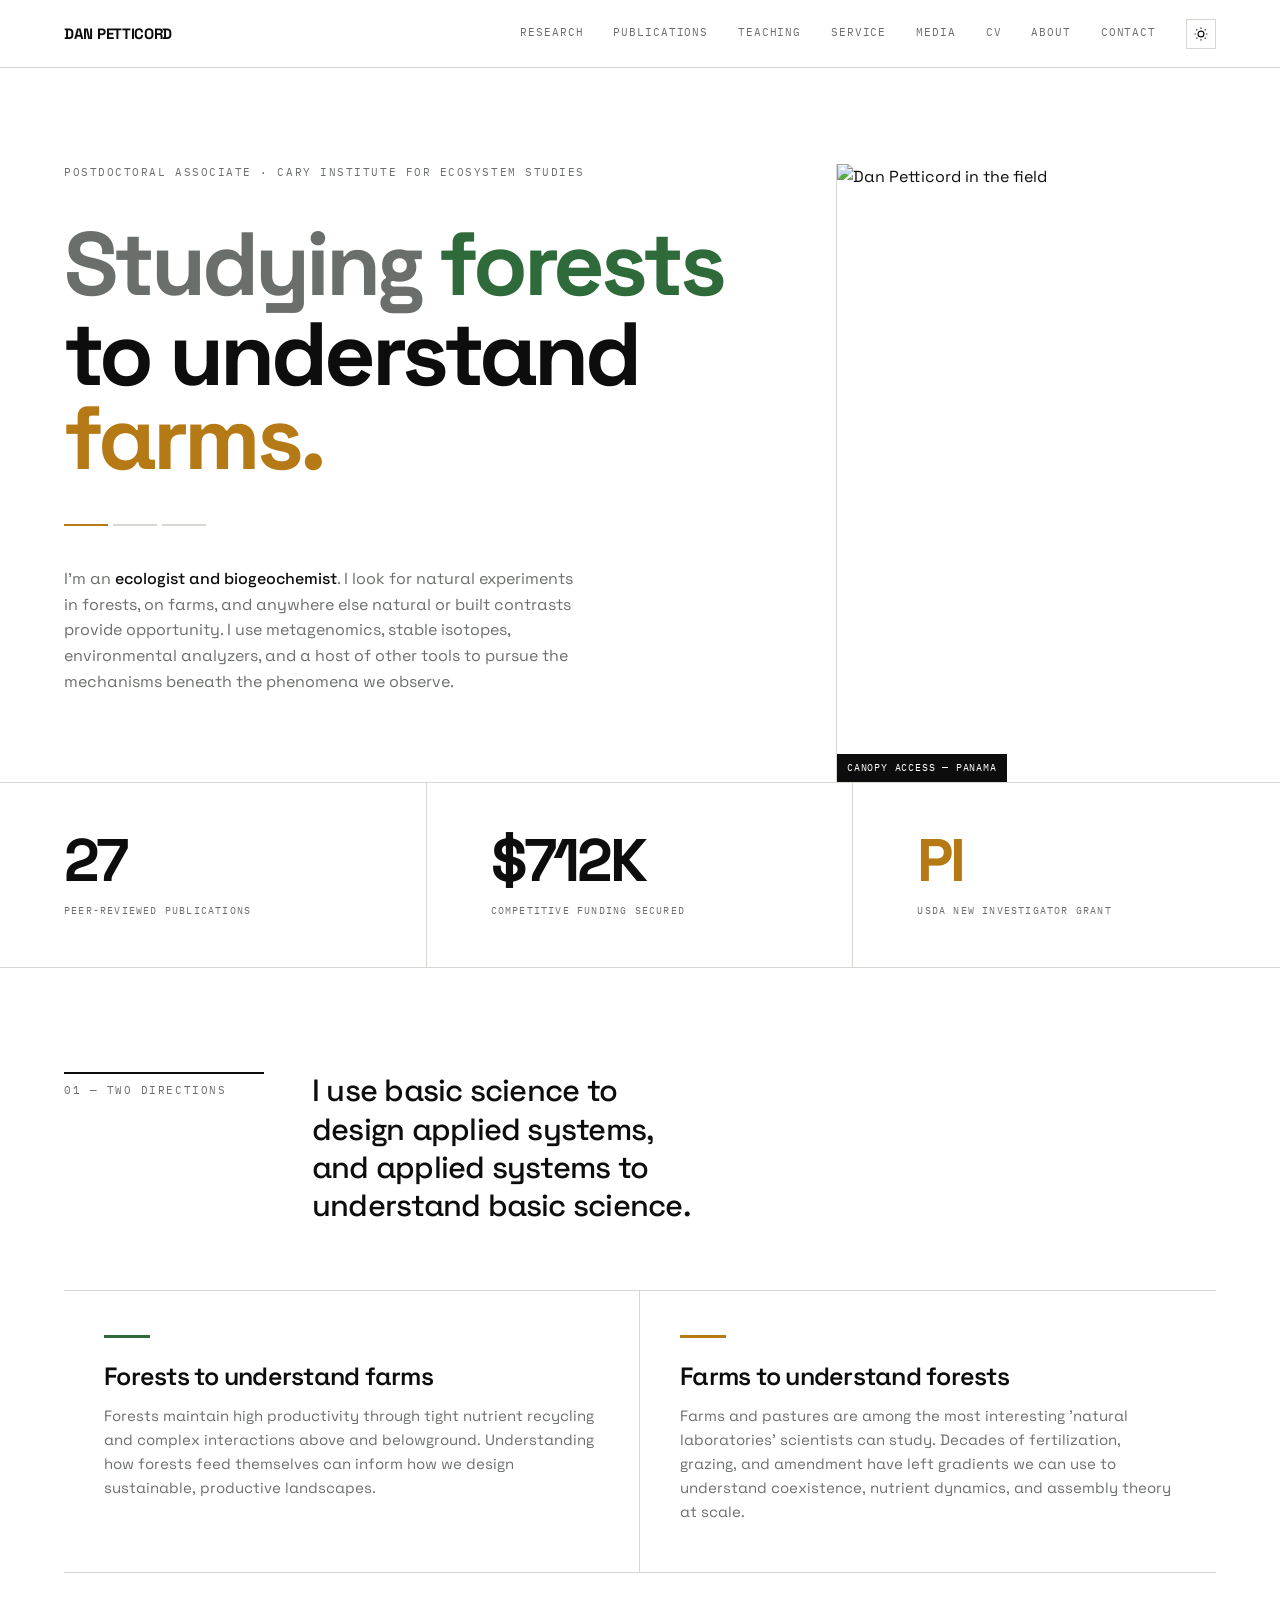
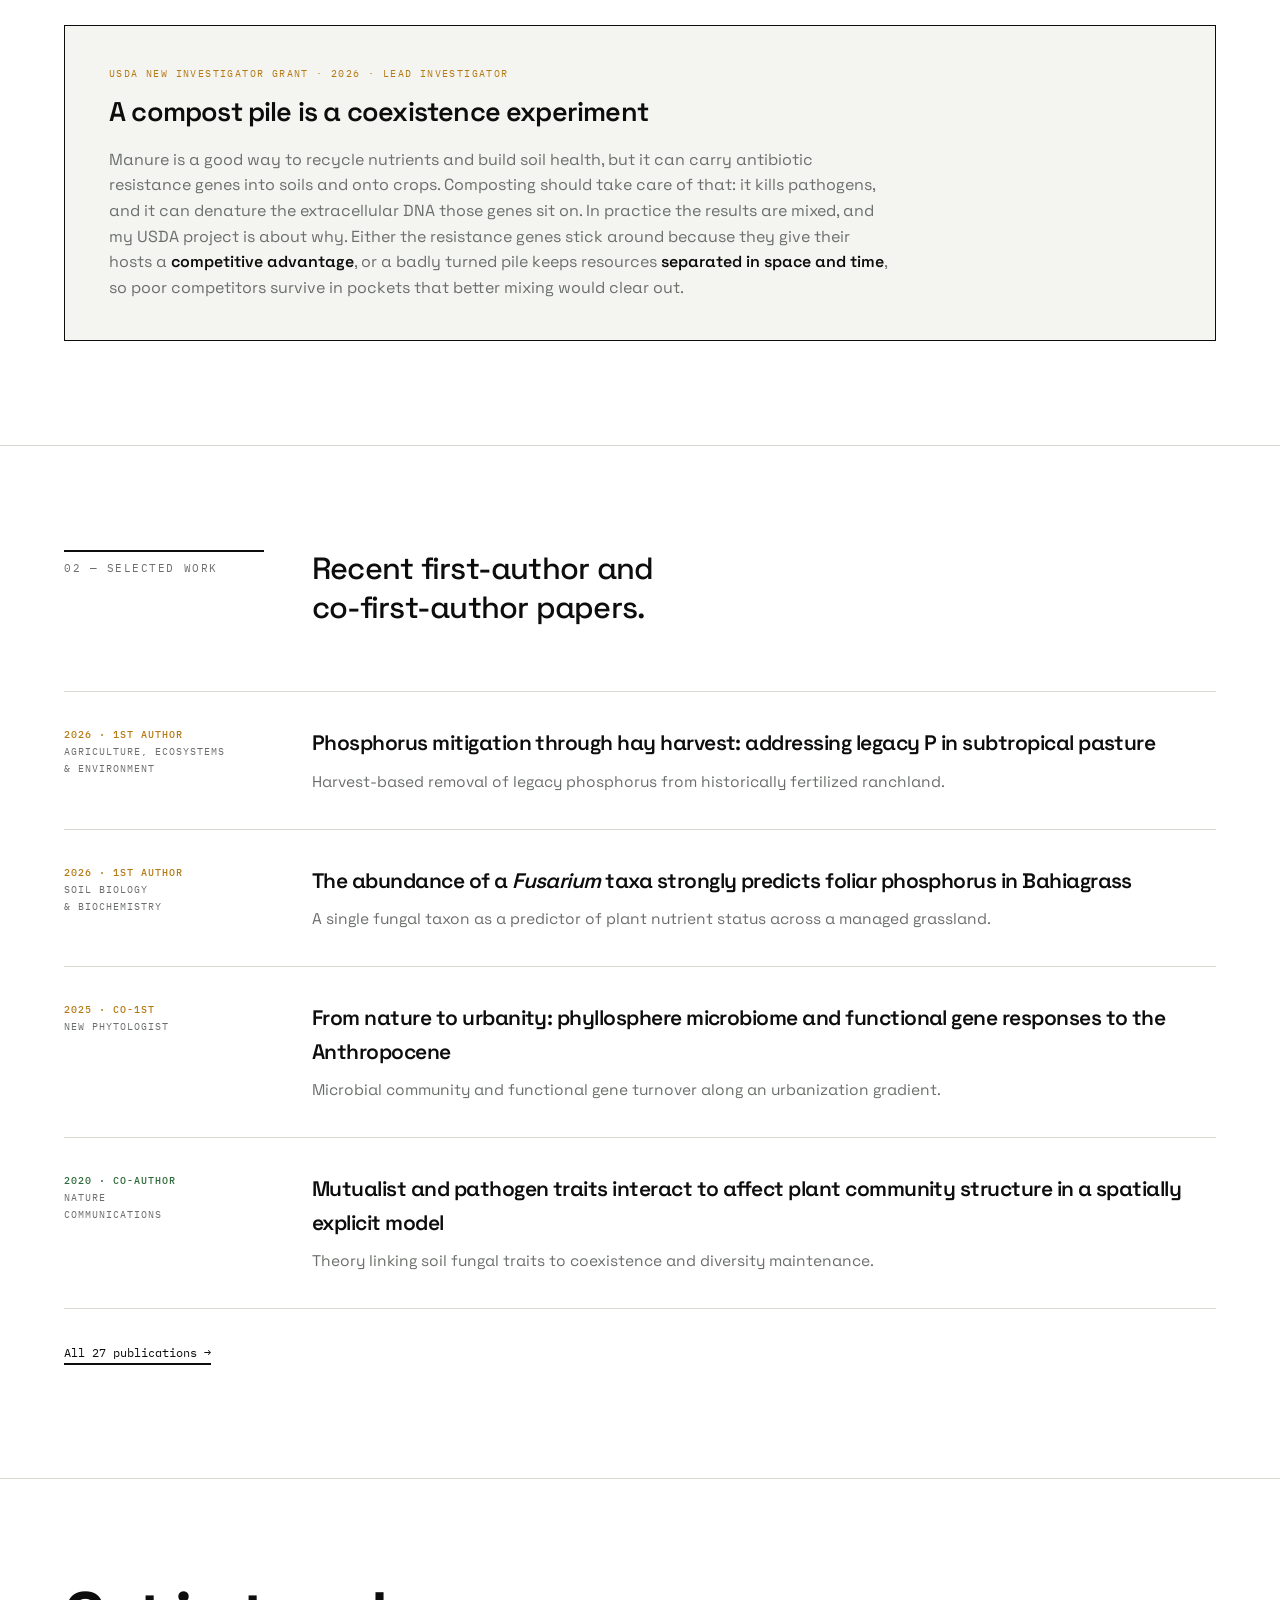
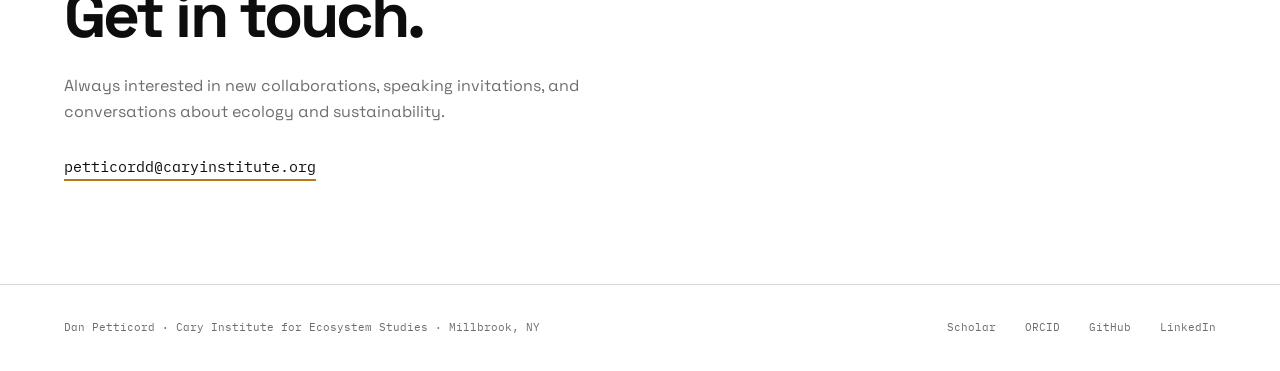
==== commit 983551fc: "Redesign: Swiss editorial type system across all nine pages Visual system - Space Grotesk throughout" ====
--- a/index.html
+++ b/index.html
@@ -1,8 +1,8 @@
 <!DOCTYPE html>
 <html lang="en">
 <head>
-  <meta charset="UTF-8">
-  <meta name="viewport" content="width=device-width, initial-scale=1.0">
+<meta charset="UTF-8">
+<meta name="viewport" content="width=device-width, initial-scale=1.0">
   <meta name="description" content="Dan Petticord is an ecologist and biogeochemist at the Cary Institute for Ecosystem Studies. He studies forests to understand farms, farms to understand forests, and how communities assemble from the ground up.">
   <link rel="canonical" href="https://www.danielpetticord.com/">
   <meta property="og:type" content="profile">
@@ -16,11 +16,11 @@
   <meta name="twitter:title" content="Dan Petticord — Ecologist &amp; Postdoctoral Researcher">
   <meta name="twitter:description" content="Dan Petticord is an ecologist and biogeochemist at the Cary Institute for Ecosystem Studies. He studies forests to understand farms, farms to understand forests, and how communities assemble from the ground up.">
   <meta name="twitter:image" content="https://www.danielpetticord.com/images/DanPushingGPR.jpeg">
-  <title>Dan Petticord — Ecologist & Postdoctoral Researcher</title>
-  <link rel="preconnect" href="https://fonts.googleapis.com">
-  <link rel="preconnect" href="https://fonts.gstatic.com" crossorigin>
-  <link href="https://fonts.googleapis.com/css2?family=Cormorant+Garamond:ital,wght@0,300;0,400;0,500;0,600;0,700;1,300;1,400&family=IBM+Plex+Sans:ital,wght@0,300;0,400;0,500;0,600;0,700;1,300;1,400&family=IBM+Plex+Mono:wght@300;400;500&display=swap" rel="stylesheet">
-  <link rel="stylesheet" href="css/styles.css">
+<title>Dan Petticord — Ecologist &amp; Biogeochemist</title>
+<link rel="preconnect" href="https://fonts.googleapis.com">
+<link rel="preconnect" href="https://fonts.gstatic.com" crossorigin>
+<link href="https://fonts.googleapis.com/css2?family=Space+Grotesk:wght@400;500;600;700&family=IBM+Plex+Mono:wght@400;500&display=swap" rel="stylesheet">
+<link rel="stylesheet" href="css/styles.css">
   <script type="application/ld+json">
   {
     "@context": "https://schema.org",
@@ -76,300 +76,147 @@
     ]
   }
   </script>
-  <script>if(localStorage.getItem('theme')==='dark')document.documentElement.setAttribute('data-theme','dark');</script>
+<script>if(localStorage.getItem('theme')==='dark')document.documentElement.setAttribute('data-theme','dark');</script>
 </head>
 <body>
 
-<!-- ═══ NAVIGATION ═══ -->
 <nav class="nav">
   <a href="index.html" class="nav-name">Dan Petticord</a>
   <div class="nav-links">
-    <a href="research.html" class="nav-link" data-page="research">Research</a>
-    <a href="publications.html" class="nav-link" data-page="publications">Publications</a>
-    <a href="teaching.html" class="nav-link" data-page="teaching">Teaching</a>
-    <a href="service.html" class="nav-link" data-page="service">Service</a>
-    <a href="media.html" class="nav-link" data-page="media">Media</a>
-    <a href="cv.html" class="nav-link" data-page="cv">CV</a>
-    <a href="about.html" class="nav-link" data-page="about">About</a>
-    <a href="contact.html" class="nav-link" data-page="contact">Contact</a>
-    <button class="theme-toggle" aria-label="Toggle theme" title="Toggle light/dark theme">
-      <svg class="theme-icon-sun" width="16" height="16" viewBox="0 0 24 24" fill="none" stroke="currentColor" stroke-width="2"><circle cx="12" cy="12" r="5"/><path d="M12 1v2M12 21v2M4.22 4.22l1.42 1.42M18.36 18.36l1.42 1.42M1 12h2M21 12h2M4.22 19.78l1.42-1.42M18.36 5.64l1.42-1.42"/></svg>
-      <svg class="theme-icon-moon" width="16" height="16" viewBox="0 0 24 24" fill="none" stroke="currentColor" stroke-width="2"><path d="M21 12.79A9 9 0 1111.21 3 7 7 0 0021 12.79z"/></svg>
+    <a href="research.html" class="nav-link" data-p="research">Research</a>
+    <a href="publications.html" class="nav-link" data-p="publications">Publications</a>
+    <a href="teaching.html" class="nav-link" data-p="teaching">Teaching</a>
+    <a href="service.html" class="nav-link" data-p="service">Service</a>
+    <a href="media.html" class="nav-link" data-p="media">Media</a>
+    <a href="cv.html" class="nav-link" data-p="cv">CV</a>
+    <a href="about.html" class="nav-link" data-p="about">About</a>
+    <a href="contact.html" class="nav-link" data-p="contact">Contact</a>
+    <button class="theme-toggle" aria-label="Toggle theme">
+      <svg class="theme-icon-sun" width="14" height="14" viewBox="0 0 24 24" fill="none" stroke="currentColor" stroke-width="2"><circle cx="12" cy="12" r="5"/><path d="M12 1v2M12 21v2M4.2 4.2l1.4 1.4M18.4 18.4l1.4 1.4M1 12h2M21 12h2M4.2 19.8l1.4-1.4M18.4 5.6l1.4-1.4"/></svg>
+      <svg class="theme-icon-moon" width="14" height="14" viewBox="0 0 24 24" fill="none" stroke="currentColor" stroke-width="2"><path d="M21 12.8A9 9 0 1111.2 3 7 7 0 0021 12.8z"/></svg>
     </button>
   </div>
-  <button class="nav-hamburger" aria-label="Menu">
-    <span></span><span></span><span></span>
-  </button>
+  <button class="nav-burger" aria-label="Menu">☰</button>
 </nav>
 
-<!-- ═══ HERO ═══ -->
-<section style="min-height:100vh;display:grid;grid-template-columns:1fr 420px;gap:60px;align-items:center;padding:140px var(--page-pad) 80px;position:relative;overflow:hidden;" class="hero-grid">
-
-  <!-- Ambient glow -->
-  <div style="position:absolute;top:10%;right:25%;width:500px;height:500px;border-radius:50%;background:radial-gradient(circle,rgba(198,125,59,0.06) 0%,transparent 70%);filter:blur(80px);pointer-events:none;"></div>
-
-  <!-- Left: Text -->
-  <div style="position:relative;z-index:2;">
-    <div style="font-family:var(--font-mono);font-size:11px;letter-spacing:0.1em;text-transform:uppercase;color:var(--muted);margin-bottom:40px;border-left:3px solid var(--warm);padding-left:16px;animation:fadeIn 0.8s 0.2s both;">
-      Postdoctoral Researcher · Cary Institute for Ecosystem Studies
-    </div>
-
-    <div id="hero-prefix" style="font-family:var(--font-sans);font-size:14px;color:var(--muted);letter-spacing:0.05em;text-transform:uppercase;margin-bottom:10px;transition:opacity 0.5s cubic-bezier(0.4,0,0.2,1);animation:fadeIn 0.8s 0.4s both;">
-      Studying <span style="color:var(--forest);">forests</span> to understand
-    </div>
-
-    <h1 id="hero-highlight" style="font-family:var(--font-serif);font-size:clamp(36px,4.2vw,60px);font-weight:500;line-height:1.15;letter-spacing:-0.01em;color:var(--drought);max-width:700px;transition:opacity 0.5s cubic-bezier(0.4,0,0.2,1),transform 0.5s cubic-bezier(0.4,0,0.2,1),color 0.5s cubic-bezier(0.4,0,0.2,1);animation:fadeIn 0.8s 0.5s both;">
-      farms.
-    </h1>
-
-    <!-- Line indicators -->
-    <div style="display:flex;gap:6px;margin-top:36px;animation:fadeIn 0.8s 0.6s both;">
-      <div class="hero-indicator" style="width:36px;height:3px;background:var(--drought);border-radius:1.5px;transition:all 0.5s cubic-bezier(0.16,1,0.3,1);"></div>
-      <div class="hero-indicator" style="width:12px;height:3px;background:var(--grid);border-radius:1.5px;transition:all 0.5s cubic-bezier(0.16,1,0.3,1);"></div>
-      <div class="hero-indicator" style="width:12px;height:3px;background:var(--grid);border-radius:1.5px;transition:all 0.5s cubic-bezier(0.16,1,0.3,1);"></div>
-    </div>
-
-    <p style="font-family:var(--font-sans);font-size:16px;line-height:1.7;color:var(--muted);max-width:620px;margin-top:32px;animation:fadeIn 0.8s 0.7s both;">
-      I'm an ecologist and biogeochemist. I look for natural experiments in forests, on farms, and anywhere else natural or built contrasts provide opportunity. I use metagenomics, stable isotopes, environmental analyzers, and a host of other tools to pursue the mechanisms beneath the phenomena we observe.
+<!-- HERO -->
+<header class="hero">
+  <div class="wrap hero-grid">
+    <div>
+      <div class="eyebrow">Postdoctoral Associate · Cary Institute for Ecosystem Studies</div>
+      <h1 style="margin:0;">
+        <span id="hero-a" class="hero-line hero-fade" style="display:block;">Studying <span style="color:var(--forest)">forests</span></span>
+        <span id="hero-b" class="hero-line hero-fade" style="display:block;">to understand <span style="color:var(--farm)">farms.</span></span>
+      </h1>
+      <div class="hero-ticks"><i class="tick"></i><i class="tick"></i><i class="tick"></i></div>
+      <p class="hero-note">
+        I'm an <strong>ecologist and biogeochemist</strong>. I look for natural experiments in forests,
+        on farms, and anywhere else natural or built contrasts provide opportunity. I use metagenomics,
+        stable isotopes, environmental analyzers, and a host of other tools to pursue the mechanisms
+        beneath the phenomena we observe.
+      </p>
+    </div>
+    <figure class="hero-figure" style="margin:0;">
+      <img id="hero-img" src="images/Climbing.jpg" alt="Dan Petticord in the field">
+      <figcaption id="hero-cap">Canopy access — Panama</figcaption>
+    </figure>
+  </div>
+</header>
+
+<!-- METRICS -->
+<section class="metrics">
+  <div class="metric"><div class="metric-n">27</div><div class="metric-l">Peer-reviewed publications</div></div>
+  <div class="metric"><div class="metric-n">$712K</div><div class="metric-l">Competitive funding secured</div></div>
+  <div class="metric"><div class="metric-n" style="color:var(--farm);">PI</div><div class="metric-l">USDA New Investigator Grant</div></div>
+</section>
+
+<!-- DIRECTIONS -->
+<section class="section">
+  <div class="wrap">
+    <div class="section-head rise">
+      <div class="section-idx">01 — Two Directions</div>
+      <p class="section-lead">I use basic science to design applied systems, and applied systems to understand basic science.</p>
+    </div>
+    <div class="dirs rise">
+      <article class="dir" style="--accent:var(--forest);">
+        <div class="dir-rule"></div>
+        <h3 class="dir-title">Forests to understand farms</h3>
+        <p class="dir-body">Forests maintain high productivity through tight nutrient recycling and complex interactions above and belowground. Understanding how forests feed themselves can inform how we design sustainable, productive landscapes.</p>
+      </article>
+      <article class="dir" style="--accent:var(--farm);">
+        <div class="dir-rule"></div>
+        <h3 class="dir-title">Farms to understand forests</h3>
+        <p class="dir-body">Farms and pastures are among the most interesting 'natural laboratories' scientists can study. Decades of fertilization, grazing, and amendment have left gradients we can use to understand coexistence, nutrient dynamics, and assembly theory at scale.</p>
+      </article>
+    </div>
+
+    <div class="callout rise">
+      <div class="callout-tag">USDA New Investigator Grant · 2026 · Lead Investigator</div>
+      <h3>A compost pile is a coexistence experiment</h3>
+      <p>Manure is a good way to recycle nutrients and build soil health, but it can carry antibiotic resistance genes into soils and onto crops. Composting should take care of that: it kills pathogens, and it can denature the extracellular DNA those genes sit on. In practice the results are mixed, and my USDA project is about why. Either the resistance genes stick around because they give their hosts a <strong>competitive advantage</strong>, or a badly turned pile keeps resources <strong>separated in space and time</strong>, so poor competitors survive in pockets that better mixing would clear out.</p>
+    </div>
+  </div>
+</section>
+
+<!-- SELECTED WORK -->
+<section class="section">
+  <div class="wrap">
+    <div class="section-head rise">
+      <div class="section-idx">02 — Selected Work</div>
+      <p class="section-lead">Recent first-author and co-first-author papers.</p>
+    </div>
+    <div class="rows rise">
+      <div class="row" style="--accent:var(--farm);">
+        <div class="row-meta"><b>2026 · 1st author</b>Agriculture, Ecosystems<br>&amp; Environment</div>
+        <div>
+          <h3 class="row-title">Phosphorus mitigation through hay harvest: addressing legacy P in subtropical pasture</h3>
+          <p class="row-body">Harvest-based removal of legacy phosphorus from historically fertilized ranchland.</p>
+        </div>
+      </div>
+      <div class="row" style="--accent:var(--farm);">
+        <div class="row-meta"><b>2026 · 1st author</b>Soil Biology<br>&amp; Biochemistry</div>
+        <div>
+          <h3 class="row-title">The abundance of a <em>Fusarium</em> taxa strongly predicts foliar phosphorus in Bahiagrass</h3>
+          <p class="row-body">A single fungal taxon as a predictor of plant nutrient status across a managed grassland.</p>
+        </div>
+      </div>
+      <div class="row" style="--accent:var(--farm);">
+        <div class="row-meta"><b>2025 · Co-1st</b>New Phytologist</div>
+        <div>
+          <h3 class="row-title">From nature to urbanity: phyllosphere microbiome and functional gene responses to the Anthropocene</h3>
+          <p class="row-body">Microbial community and functional gene turnover along an urbanization gradient.</p>
+        </div>
+      </div>
+      <div class="row" style="--accent:var(--forest);">
+        <div class="row-meta"><b>2020 · Co-author</b>Nature<br>Communications</div>
+        <div>
+          <h3 class="row-title">Mutualist and pathogen traits interact to affect plant community structure in a spatially explicit model</h3>
+          <p class="row-body">Theory linking soil fungal traits to coexistence and diversity maintenance.</p>
+        </div>
+      </div>
+    </div>
+    <p style="margin-top:34px;font-family:var(--mono);font-size:12px;">
+      <a href="publications.html" style="border-bottom:2px solid var(--ink);text-decoration:none;padding-bottom:3px;">All 27 publications →</a>
     </p>
-
-    <!-- Links -->
-    <div style="margin-top:44px;display:flex;gap:28px;font-family:var(--font-sans);font-size:13px;color:var(--muted);animation:fadeIn 0.8s 0.8s both;">
-      <a href="https://scholar.google.com/citations?user=s1wx64YAAAAJ&hl=en" target="_blank" class="footer-link">Google Scholar</a>
-      <a href="https://github.com/Dpetticord3" target="_blank" class="footer-link">GitHub</a>
-      <a href="https://orcid.org/0000-0002-1764-6321" target="_blank" class="footer-link">ORCID</a>
-      <a href="https://www.linkedin.com/in/dpetticord/" target="_blank" class="footer-link">LinkedIn</a>
-    </div>
-
-    <!-- Buttons -->
-    <div style="margin-top:36px;display:flex;gap:14px;animation:fadeIn 0.8s 1s both;">
-      <a href="research.html" class="btn btn--primary">View Research</a>
-      <a href="cv.html" class="btn btn--outline">Download CV</a>
-    </div>
-  </div>
-
-  <!-- Right: Field photo (rotates with hero text) -->
-  <div class="hero-photo-wrap" style="position:relative;animation:fadeIn 1s 0.4s both;">
-    <div style="position:absolute;top:-8px;left:-8px;right:8px;bottom:8px;border:2px solid var(--border-dark);z-index:0;"></div>
-    <div style="position:relative;z-index:1;width:100%;aspect-ratio:3/4;overflow:hidden;background:var(--grid);">
-      <img id="hero-photo" src="images/Climbing.jpg" alt="Dan Petticord in the field" style="width:100%;height:100%;object-fit:cover;transition:opacity 0.6s cubic-bezier(0.4,0,0.2,1);will-change:opacity;">
-    </div>
-  </div>
-
-  <!-- Scroll indicator -->
-  <div style="position:absolute;bottom:32px;left:50%;transform:translateX(-50%);display:flex;flex-direction:column;align-items:center;gap:6px;animation:pulse 2.5s ease-in-out infinite;">
-    <span style="font-family:var(--font-mono);font-size:9px;letter-spacing:0.15em;text-transform:uppercase;color:var(--muted);">Scroll</span>
-    <svg width="14" height="20" viewBox="0 0 14 20" fill="none" stroke="var(--muted)" stroke-width="1.5">
-      <path d="M7 3L7 15M7 15L2.5 10.5M7 15L11.5 10.5"/>
-    </svg>
-  </div>
-</section>
-
-<!-- ═══ STATS ═══ -->
-<div class="stat-bar">
-  <div class="stat-card fade-in">
-    <div class="stat-num" style="color:var(--warm);">27</div>
-    <div class="stat-label">Peer-Reviewed Publications</div>
-  </div>
-  <div class="stat-card fade-in anim-delay-1">
-    <div class="stat-num" style="color:var(--drought);">$712K</div>
-    <div class="stat-label">Competitive Funding</div>
-  </div>
-  <div class="stat-card fade-in anim-delay-2">
-    <div class="stat-num" style="color:var(--forest);">PI</div>
-    <div class="stat-label">USDA New Investigator Grant</div>
-  </div>
-</div>
-
-<!-- ═══ TWO DIRECTIONS ═══ -->
-<section class="section">
-  <div class="section-label fade-in">Two Directions</div>
-  <div class="grid-2">
-    <a href="research.html" class="research-card fade-in" data-color="forest">
-      <div class="research-card-num">→</div>
-      <div class="research-card-title">Forests to understand farms</div>
-      <div class="research-card-desc">Forests maintain high productivity through tight nutrient recycling and complex interactions above and belowground. Understanding how forests feed themselves can inform how we design sustainable, productive landscapes.</div>
-      <div class="research-card-more">Learn more →</div>
-    </a>
-    <a href="research.html" class="research-card fade-in anim-delay-1" data-color="drought">
-      <div class="research-card-num">←</div>
-      <div class="research-card-title">Farms to understand forests</div>
-      <div class="research-card-desc">Farms and pastures are among the most interesting 'natural laboratories' scientists can study. Decades of fertilization, grazing, and amendment have left gradients we can use to understand coexistence, nutrient dynamics, and assembly theory at scale.</div>
-      <div class="research-card-more">Learn more →</div>
-    </a>
-  </div>
-</section>
-
-<!-- ═══ JOURNEY ═══ -->
-<section class="section">
-  <div class="section-label fade-in">Journey</div>
-  <div style="max-width:740px;padding-left:24px;">
-    <div class="journey-item fade-in">
-      <div class="journey-dot" style="background:var(--warm);box-shadow:0 0 0 1px var(--warm);"></div>
-      <div class="journey-period">2025–</div>
-      <div>
-        <div class="journey-role">Postdoctoral Associate</div>
-        <div class="journey-place" style="color:var(--warm);">Cary Institute for Ecosystem Studies</div>
-        <div class="journey-detail">MESS Lab · Advisor: Dr. Jane Lucas</div>
-      </div>
-    </div>
-    <div class="journey-item fade-in anim-delay-1">
-      <div class="journey-dot" style="background:var(--teal);box-shadow:0 0 0 1px var(--teal);"></div>
-      <div class="journey-period">2020–2025</div>
-      <div>
-        <div class="journey-role">Ph.D., Ecology & Evolutionary Biology</div>
-        <div class="journey-place" style="color:var(--teal);">Cornell University</div>
-        <div class="journey-detail">NSF Graduate Research Fellow · Advisor: Dr. Jed P. Sparks</div>
-      </div>
-    </div>
-    <div class="journey-item fade-in anim-delay-2">
-      <div class="journey-dot" style="background:var(--forest);box-shadow:0 0 0 1px var(--forest);"></div>
-      <div class="journey-period">2019–2020</div>
-      <div>
-        <div class="journey-role">Research Fellow</div>
-        <div class="journey-place" style="color:var(--forest);">Smithsonian Tropical Research Institute</div>
-        <div class="journey-detail">Panama</div>
-      </div>
-    </div>
-    <div class="journey-item fade-in anim-delay-3">
-      <div class="journey-dot" style="background:var(--drought);box-shadow:0 0 0 1px var(--drought);"></div>
-      <div class="journey-period">2015–2019</div>
-      <div>
-        <div class="journey-role">A.B., Ecology & Evolutionary Biology</div>
-        <div class="journey-place" style="color:var(--drought);">Princeton University</div>
-        <div class="journey-detail">Cum Laude · Minor: Environmental Science</div>
-      </div>
-    </div>
-  </div>
-</section>
-
-<!-- ═══ SELECTED PUBLICATIONS ═══ -->
-<section class="section section--bordered">
-  <div class="section-label fade-in">Selected Publications</div>
-
-  <div class="pub-item fade-in">
-    <div class="pub-num">[23]</div>
-    <div>
-      <div class="pub-title"><span class="pub-first-badge">1st Author</span>Phosphorus mitigation through hay harvest: Addressing legacy P in subtropical pasture</div>
-      <div class="pub-journal">Agric. Ecosystems &amp; Environ. · <span style="color:var(--warm);">Phosphorus Cycling</span></div>
-    </div>
-    <div class="pub-year">2025</div>
-  </div>
-
-  <div class="pub-item fade-in">
-    <div class="pub-num">[11]</div>
-    <div>
-      <div class="pub-title"><span class="pub-cofirst-badge">Co-1st</span>From nature to urbanity: Exploring phyllosphere microbiome and functional gene responses to the Anthropocene</div>
-      <div class="pub-journal">New Phytologist · <span style="color:var(--teal);">Microbial Assembly</span></div>
-    </div>
-    <div class="pub-year">2024</div>
-  </div>
-
-  <div class="pub-item fade-in">
-    <div class="pub-num">[5]</div>
-    <div>
-      <div class="pub-title">Microbial controls over soil priming effects under chronic nitrogen and phosphorus additions in subtropical forests</div>
-      <div class="pub-journal">The ISME Journal · <span style="color:var(--forest);">Carbon Cycling</span></div>
-    </div>
-    <div class="pub-year">2023</div>
-  </div>
-
-  <div class="pub-item fade-in">
-    <div class="pub-num">[2]</div>
-    <div>
-      <div class="pub-title">Mutualist and pathogen traits interact to affect plant community structure in a spatially explicit model</div>
-      <div class="pub-journal">Nature Communications · <span style="color:var(--drought);">Plant–Soil Feedbacks</span></div>
-    </div>
-    <div class="pub-year">2020</div>
-  </div>
-
-  <div class="pub-item fade-in">
-    <div class="pub-num">[6]</div>
-    <div>
-      <div class="pub-title">Fungal community dissimilarity predicts plant–soil feedback strength in a lowland tropical forest</div>
-      <div class="pub-journal">Ecology — Top 10% most viewed · <span style="color:var(--drought);">Plant–Soil Feedbacks</span></div>
-    </div>
-    <div class="pub-year">2023</div>
-  </div>
-
-  <div class="btn--center fade-in">
-    <a href="publications.html" class="btn btn--primary">View All 27 Publications →</a>
-  </div>
-</section>
-
-<!-- ═══ TEACHING ═══ -->
-<section class="section">
-  <div class="section-label fade-in">Teaching</div>
-  <div class="teaching-grid">
-    <div class="teaching-card fade-in">
-      <div class="teaching-strip" style="background:var(--teal);"></div>
-      <div class="teaching-header">
-        <span class="teaching-role" style="color:var(--teal);">Lecturer</span>
-        <span class="teaching-semester">2026</span>
-      </div>
-      <div class="teaching-course">Fundamentals of Ecosystem Ecology</div>
-      <div class="teaching-code">Cary Institute for Ecosystem Studies</div>
-    </div>
-    <div class="teaching-card fade-in anim-delay-1">
-      <div class="teaching-strip" style="background:var(--warm);"></div>
-      <div class="teaching-header">
-        <span class="teaching-role" style="color:var(--warm);">Instructor of Record</span>
-        <span class="teaching-semester">Fall 2024</span>
-      </div>
-      <div class="teaching-course">Topics in Biogeochemistry</div>
-      <div class="teaching-code">BIOEE 7600</div>
-      <div class="teaching-note">Graduate seminar course on biogeochemistry</div>
-    </div>
-    <div class="teaching-card fade-in anim-delay-2">
-      <div class="teaching-strip" style="background:var(--drought);"></div>
-      <div class="teaching-header">
-        <span class="teaching-role" style="color:var(--drought);">Instructor of Record</span>
-        <span class="teaching-semester">Fall 2023</span>
-      </div>
-      <div class="teaching-course">What's for Dinner</div>
-      <div class="teaching-code">BIOEE 1640</div>
-      <div class="teaching-note">Undergraduate course on food systems &amp; sustainability</div>
-    </div>
-    <div class="teaching-card fade-in anim-delay-3">
-      <div class="teaching-strip" style="background:var(--teal);"></div>
-      <div class="teaching-header">
-        <span class="teaching-role" style="color:var(--teal);">Co-Instructor</span>
-        <span class="teaching-semester">Spring 2024</span>
-      </div>
-      <div class="teaching-course">Graduate Field Course</div>
-      <div class="teaching-code">BIOEE 6602</div>
-    </div>
-    <div class="teaching-card fade-in anim-delay-4">
-      <div class="teaching-strip" style="background:var(--forest);"></div>
-      <div class="teaching-header">
-        <span class="teaching-role" style="color:var(--forest);">Teaching Assistant</span>
-        <span class="teaching-semester">2021–2024</span>
-      </div>
-      <div class="teaching-course">Advanced Ecology</div>
-      <div class="teaching-code">BIOEE 3610</div>
-      <div class="teaching-note">Lab TA, multiple semesters</div>
-    </div>
-  </div>
-</section>
-
-<!-- ═══ CONTACT ═══ -->
-<section class="contact-section fade-in">
-  <div class="contact-title">Get in touch.</div>
-  <div class="contact-desc">I'm always interested in new collaborations, speaking invitations, and conversations about ecology and sustainability.</div>
-  <a href="mailto:petticordd@caryinstitute.org" class="contact-email">petticordd@caryinstitute.org</a>
-</section>
-
-<!-- ═══ FOOTER ═══ -->
-<footer class="footer">
+  </div>
+</section>
+
+<!-- CTA -->
+<section class="cta">
+  <div class="wrap">
+    <h2 class="cta-h">Get in touch.</h2>
+    <p style="color:var(--muted);max-width:56ch;margin:0 0 30px;">Always interested in new collaborations, speaking invitations, and conversations about ecology and sustainability.</p>
+    <a class="cta-mail" href="mailto:petticordd@caryinstitute.org" style="--accent:var(--farm);">petticordd@caryinstitute.org</a>
+  </div>
+</section>
+
+<footer class="foot">
+  <div>Dan Petticord · Cary Institute for Ecosystem Studies · Millbrook, NY</div>
   <div>
-    <div class="footer-name">Dan Petticord</div>
-    <div class="footer-sub">Cary Institute for Ecosystem Studies · Millbrook, NY</div>
-  </div>
-  <div class="footer-links">
-    <a href="https://scholar.google.com/citations?user=s1wx64YAAAAJ&hl=en" target="_blank" class="footer-link">Google Scholar</a>
-    <a href="https://orcid.org/0000-0002-1764-6321" target="_blank" class="footer-link">ORCID</a>
-    <a href="https://github.com/Dpetticord3" target="_blank" class="footer-link">GitHub</a>
-    <a href="https://www.linkedin.com/in/dpetticord/" target="_blank" class="footer-link">LinkedIn</a>
+    <a href="https://scholar.google.com/citations?user=s1wx64YAAAAJ&hl=en">Scholar</a>
+    <a href="https://orcid.org/0000-0002-1764-6321">ORCID</a>
+    <a href="https://github.com/Dpetticord3">GitHub</a>
+    <a href="https://www.linkedin.com/in/dpetticord/">LinkedIn</a>
   </div>
 </footer>
 
--- a/css/styles.css
+++ b/css/styles.css
@@ -1,834 +1,317 @@
-/* ═══════════════════════════════════════════════════════════════════
-   DAN PETTICORD — ACADEMIC SITE
-   Parchment + Gem Tone Palette · Crisp Black Lines
-   ═══════════════════════════════════════════════════════════════════ */
-
-/* ─── CUSTOM PROPERTIES ─── */
+/* ═══════════════════════════════════════════════════════════
+   DAN PETTICORD — SITE STYLES
+   Swiss editorial: hairline grid, type-led, semantic colour.
+   Green = forests. Gold = farms. Ink = everything else.
+   ═══════════════════════════════════════════════════════════ */
+
+*, *::before, *::after { box-sizing: border-box; }
+
 :root {
-  --warm:       #B5332E;
-  --drought:    #C67D3B;
-  --teal:       #2E6B6B;
-  --forest:     #4A7C3F;
-  --plum:       #7A5C8D;
-  --slate:      #3A6B8C;
-  --absent:     #A8A196;
-  --bg:         #FAFAF7;
-  --paper:      #F7F0E6;
-  --grid:       #E8E4DD;
-  --text:       #2B2520;
-  --muted:      #8C857C;
-  --white:      #FFFFFF;
-  --border:     #D4CEC5;
-  --border-dark:#2B2520;
-
-  --font-serif: 'Cormorant Garamond', 'Georgia', serif;
-  --font-sans:  'IBM Plex Sans', 'Helvetica Neue', sans-serif;
-  --font-mono:  'IBM Plex Mono', 'Menlo', monospace;
-
-  --page-pad: 72px;
-  --max-width: 1280px;
-}
-
-/* ─── DARK THEME ─── */
+  --forest:  #2F6B3A;
+  --farm:    #B57A15;
+  --ink:     #0C0D0C;
+  --bg:      #FFFFFF;
+  --paper:   #F4F4F1;
+  --muted:   #6B6F6B;
+  --rule:    #D8D8D3;
+  --rule-hi: #0C0D0C;
+
+  --sans: 'Space Grotesk', -apple-system, BlinkMacSystemFont, 'Segoe UI', sans-serif;
+  --mono: 'IBM Plex Mono', ui-monospace, 'SF Mono', Menlo, monospace;
+
+  --pad: 64px;
+  --maxw: 1440px;
+}
+
 [data-theme="dark"] {
-  --bg:         #1a1916;
-  --paper:      #222019;
-  --grid:       #33302a;
-  --text:       #e8e4dd;
-  --muted:      #9a948b;
-  --white:      #2a2722;
-  --border:     #3d3a33;
-  --border-dark:#e8e4dd;
-}
-[data-theme="dark"] body::before { opacity: 0.015; }
-[data-theme="dark"] .nav.scrolled { background: rgba(26,25,22,0.95); }
-[data-theme="dark"] .nav-links { background: var(--bg); }
-[data-theme="dark"] ::selection { background: rgba(181,51,46,0.25); }
-[data-theme="dark"] .stat-card { background: var(--paper); }
-[data-theme="dark"] .teaching-card { background: var(--paper); border-color: var(--border); }
-[data-theme="dark"] .research-card:hover { background: var(--paper); }
-[data-theme="dark"] .contact-section { background: var(--paper); }
-[data-theme="dark"] .footer { background: var(--bg); }
-[data-theme="dark"] .pub-item:hover { background: var(--paper); }
-[data-theme="dark"] .media-card { background: var(--paper); }
-[data-theme="dark"] .media-card:hover { background: var(--grid); }
-
-/* ─── THEME TOGGLE ─── */
+  --forest:  #6FCB80;
+  --farm:    #E0A83C;
+  --ink:     #ECECE6;
+  --bg:      #0B0C0B;
+  --paper:   #141614;
+  --muted:   #8E938D;
+  --rule:    #262924;
+  --rule-hi: #ECECE6;
+}
+
+html { scroll-behavior: smooth; -webkit-text-size-adjust: 100%; }
+
+body {
+  margin: 0;
+  background: var(--bg);
+  color: var(--ink);
+  font-family: var(--sans);
+  font-size: 16px;
+  line-height: 1.6;
+  font-feature-settings: 'ss01', 'ss02';
+  -webkit-font-smoothing: antialiased;
+  transition: background 0.3s, color 0.3s;
+}
+
+a { color: inherit; }
+
+.wrap { max-width: var(--maxw); margin: 0 auto; padding: 0 var(--pad); }
+
+/* ─── NAV ─── */
+.nav {
+  position: sticky; top: 0; z-index: 100;
+  background: var(--bg);
+  border-bottom: 1px solid var(--rule);
+  display: flex; align-items: center; justify-content: space-between;
+  padding: 0 var(--pad);
+  height: 68px;
+}
+.nav-name {
+  font-weight: 700; font-size: 15px; letter-spacing: -0.02em;
+  text-decoration: none; text-transform: uppercase;
+}
+.nav-links { display: flex; align-items: center; gap: 30px; }
+.nav-link {
+  font-family: var(--mono);
+  font-size: 11px; letter-spacing: 0.08em; text-transform: uppercase;
+  text-decoration: none; color: var(--muted);
+  padding: 4px 0; border-bottom: 1px solid transparent;
+  transition: color 0.2s, border-color 0.2s;
+}
+.nav-link:hover { color: var(--ink); }
+.nav-link.active { color: var(--ink); border-bottom-color: var(--ink); }
+
 .theme-toggle {
-  background: none; border: 1px solid var(--border); cursor: pointer;
-  width: 32px; height: 32px; border-radius: 50%;
-  display: flex; align-items: center; justify-content: center;
-  color: var(--muted); transition: color 0.3s, border-color 0.3s;
-  margin-left: 8px; padding: 0;
-}
-.theme-toggle:hover { color: var(--warm); border-color: var(--warm); }
+  background: none; border: 1px solid var(--rule); cursor: pointer;
+  width: 30px; height: 30px; display: grid; place-items: center;
+  color: var(--ink); padding: 0;
+}
+.theme-toggle:hover { border-color: var(--ink); }
 .theme-icon-moon { display: none; }
 [data-theme="dark"] .theme-icon-sun { display: none; }
 [data-theme="dark"] .theme-icon-moon { display: block; }
 
-/* ─── RESET & BASE ─── */
-*, *::before, *::after { margin: 0; padding: 0; box-sizing: border-box; }
-
-html {
-  font-size: 16px;
-  scroll-behavior: smooth;
-  -webkit-font-smoothing: antialiased;
-  -moz-osx-font-smoothing: grayscale;
-}
-
-body {
-  font-family: var(--font-sans);
+.nav-burger { display: none; background: none; border: 0; cursor: pointer; color: var(--ink); font-size: 20px; }
+
+/* ─── HERO ─── */
+.hero {
+  border-bottom: 1px solid var(--rule);
+  padding: 96px 0 0;
+}
+.hero-grid {
+  display: grid; grid-template-columns: 1fr 380px; gap: 72px; align-items: end;
+}
+.eyebrow {
+  font-family: var(--mono);
+  font-size: 11px; letter-spacing: 0.14em; text-transform: uppercase;
+  color: var(--muted); margin-bottom: 40px;
+}
+.hero-line {
+  font-size: clamp(40px, 7vw, 104px);
+  font-weight: 700; line-height: 0.94; letter-spacing: -0.045em;
+  margin: 0 0 6px; text-wrap: balance;
+}
+.hero-line em { font-style: normal; }
+#hero-a { color: var(--muted); }
+#hero-b { transition: color 0.45s ease; }
+.hero-fade { transition: opacity 0.4s ease; }
+.hero-ticks { display: flex; gap: 5px; margin-top: 44px; }
+.tick { width: 44px; height: 2px; background: var(--rule); transition: background 0.4s; }
+.hero-note {
+  margin-top: 40px; max-width: 52ch; font-size: 16px; color: var(--muted);
+  padding-bottom: 72px;
+}
+.hero-note strong { color: var(--ink); font-weight: 500; }
+.hero-figure {
+  align-self: stretch; min-height: 460px;
+  border-left: 1px solid var(--rule);
+  position: relative; overflow: hidden;
+}
+.hero-figure img {
+  position: absolute; inset: 0; width: 100%; height: 100%;
+  object-fit: cover;
+  transition: opacity 0.4s ease;
+}
+.hero-figure figcaption {
+  position: absolute; left: 0; bottom: 0; z-index: 2;
+  font-family: var(--mono); font-size: 10px; letter-spacing: 0.08em;
+  text-transform: uppercase; color: var(--bg);
+  background: var(--ink); padding: 6px 10px;
+}
+
+/* ─── METRICS ─── */
+.metrics {
+  display: grid; grid-template-columns: repeat(3, 1fr);
+  border-bottom: 1px solid var(--rule);
+}
+.metric { padding: 48px var(--pad); border-right: 1px solid var(--rule); }
+.metric:last-child { border-right: none; }
+.metric-n {
+  font-size: 60px; font-weight: 700; letter-spacing: -0.05em; line-height: 1;
+}
+.metric-l {
+  font-family: var(--mono); font-size: 10px; letter-spacing: 0.12em;
+  text-transform: uppercase; color: var(--muted); margin-top: 12px;
+}
+
+/* ─── SECTIONS ─── */
+.section { padding: 104px 0; border-bottom: 1px solid var(--rule); }
+.section:last-of-type { border-bottom: none; }
+.section-head {
+  display: grid; grid-template-columns: 200px 1fr; gap: 48px;
+  margin-bottom: 64px; align-items: start;
+}
+.section-idx {
+  font-family: var(--mono); font-size: 11px; letter-spacing: 0.14em;
+  text-transform: uppercase; color: var(--muted);
+  padding-top: 8px; border-top: 2px solid var(--rule-hi);
+}
+.section-lead {
+  font-size: clamp(22px, 2.4vw, 34px); font-weight: 500;
+  line-height: 1.25; letter-spacing: -0.025em; margin: 0; max-width: 24ch;
+  text-wrap: balance;
+}
+.prose { max-width: 66ch; font-size: 16.5px; color: var(--muted); }
+.prose p { margin: 0 0 18px; }
+.prose p:last-child { margin-bottom: 0; }
+.prose strong { color: var(--ink); font-weight: 600; }
+
+/* ─── DIRECTION PANELS ─── */
+.dirs { display: grid; grid-template-columns: 1fr 1fr; border-top: 1px solid var(--rule); }
+.dir {
+  padding: 44px 40px 48px; border-right: 1px solid var(--rule);
+  border-bottom: 1px solid var(--rule); position: relative;
+}
+.dir:last-child { border-right: none; }
+.dir::before {
+  content: ''; position: absolute; top: -1px; left: 0; width: 100%; height: 2px;
+  background: var(--accent, var(--ink));
+  transform: scaleX(0); transform-origin: left; transition: transform 0.5s cubic-bezier(.16,1,.3,1);
+}
+.dir:hover::before { transform: scaleX(1); }
+.dir-rule { width: 46px; height: 3px; background: var(--accent, var(--ink)); margin-bottom: 24px; }
+.dir-title {
+  font-size: 25px; font-weight: 600; letter-spacing: -0.03em;
+  margin: 0 0 14px; line-height: 1.15;
+}
+.dir-body { font-size: 15px; color: var(--muted); margin: 0; }
+
+/* ─── CALLOUT ─── */
+.callout {
+  border: 1px solid var(--rule-hi); padding: 40px 44px; margin-top: 52px;
+  background: var(--paper);
+}
+.callout-tag {
+  font-family: var(--mono); font-size: 10px; letter-spacing: 0.14em;
+  text-transform: uppercase; color: var(--farm);
+}
+.callout h3 {
+  font-size: 27px; font-weight: 600; letter-spacing: -0.03em;
+  margin: 14px 0 18px; line-height: 1.2;
+}
+.callout p { margin: 0; color: var(--muted); max-width: 78ch; font-size: 16px; }
+.callout strong { color: var(--ink); font-weight: 600; }
+
+/* ─── PROJECT ROWS ─── */
+.rows { border-top: 1px solid var(--rule); }
+.row {
+  display: grid; grid-template-columns: 200px 1fr; gap: 48px;
+  padding: 34px 0; border-bottom: 1px solid var(--rule);
+}
+.row-meta {
+  font-family: var(--mono); font-size: 10px; letter-spacing: 0.1em;
+  text-transform: uppercase; color: var(--muted); line-height: 1.7;
+}
+.row-meta b { display: block; color: var(--accent, var(--ink)); font-weight: 500; }
+.row-title { font-size: 21px; font-weight: 600; letter-spacing: -0.025em; margin: 0 0 10px; }
+.row-body { margin: 0; color: var(--muted); font-size: 15.5px; max-width: 78ch; }
+
+/* ─── PUBLICATIONS ─── */
+.pubgroup { border-top: 2px solid var(--rule-hi); margin-top: 72px; }
+.pubgroup:first-of-type { margin-top: 0; }
+.pubgroup-head {
+  display: flex; align-items: baseline; justify-content: space-between;
+  padding: 18px 0 26px;
+}
+.pubgroup-title {
+  font-size: 22px; font-weight: 600; letter-spacing: -0.03em;
+  color: var(--accent, var(--ink)); margin: 0;
+}
+.pubgroup-count { font-family: var(--mono); font-size: 11px; color: var(--muted); }
+.pub {
+  display: grid; grid-template-columns: 48px 1fr 132px; gap: 28px;
+  padding: 22px 0; border-top: 1px solid var(--rule); align-items: start;
+}
+.pub:hover { background: var(--paper); }
+.pub-n { font-family: var(--mono); font-size: 11px; color: var(--muted); padding-top: 3px; }
+.pub-title { font-size: 16px; font-weight: 500; line-height: 1.45; margin: 0 0 7px; letter-spacing: -0.01em; }
+.pub-title strong { font-weight: 700; }
+.pub-meta { font-family: var(--mono); font-size: 11px; color: var(--muted); }
+.pub-meta a { color: var(--muted); text-decoration: none; border-bottom: 1px solid var(--rule); }
+.pub-meta a:hover { color: var(--ink); border-color: var(--ink); }
+.pub-badge {
+  display: inline-block; font-family: var(--mono); font-size: 9px;
+  letter-spacing: 0.1em; text-transform: uppercase;
+  border: 1px solid var(--rule-hi); padding: 1px 5px; margin-right: 8px;
+  vertical-align: 1px;
+}
+.pub-thumb { width: 132px; height: 82px; border: 1px solid var(--rule); overflow: hidden; }
+.pub-thumb img { width: 100%; height: 100%; object-fit: cover; filter: grayscale(1); transition: filter 0.3s; }
+.pub:hover .pub-thumb img { filter: none; }
+
+/* ─── METHODS ─── */
+.methods { display: grid; grid-template-columns: repeat(3, 1fr); border-top: 1px solid var(--rule); }
+.method { padding: 38px 34px; border-right: 1px solid var(--rule); border-bottom: 1px solid var(--rule); }
+.method:last-child { border-right: none; }
+.method-k {
+  font-family: var(--mono); font-size: 10px; letter-spacing: 0.12em;
+  text-transform: uppercase; color: var(--ink); padding-bottom: 14px;
+  border-bottom: 2px solid var(--rule-hi); display: inline-block; margin-bottom: 20px;
+}
+.method p { margin: 0; font-size: 14.5px; color: var(--muted); }
+
+/* ─── GALLERY ─── */
+.gallery { display: grid; grid-template-columns: repeat(4, 1fr); gap: 1px; background: var(--rule); }
+.gallery img {
+  width: 100%; aspect-ratio: 4/5; object-fit: cover; display: block;
   background: var(--bg);
-  color: var(--text);
-  line-height: 1.6;
-  overflow-x: hidden;
-  transition: background 0.4s ease, color 0.4s ease;
-}
-
-::selection { background: rgba(181,51,46,0.12); color: var(--text); }
-
-::-webkit-scrollbar { width: 6px; }
-::-webkit-scrollbar-track { background: var(--bg); }
-::-webkit-scrollbar-thumb { background: var(--border); border-radius: 3px; }
-::-webkit-scrollbar-thumb:hover { background: var(--muted); }
-
-a { color: inherit; text-decoration: none; }
-img { display: block; max-width: 100%; }
-
-/* ─── PAPER TEXTURE OVERLAY ─── */
-body::before {
-  content: '';
-  position: fixed; inset: 0; z-index: 0; pointer-events: none; opacity: 0.028;
-  background-image: url("data:image/svg+xml,%3Csvg viewBox='0 0 256 256' xmlns='http://www.w3.org/2000/svg'%3E%3Cfilter id='n'%3E%3CfeTurbulence type='fractalNoise' baseFrequency='0.75' numOctaves='4' stitchTiles='stitch'/%3E%3C/filter%3E%3Crect width='100%25' height='100%25' filter='url(%23n)'/%3E%3C/svg%3E");
-}
-
-/* ─── NAVIGATION ─── */
-.nav {
-  position: fixed; top: 0; left: 0; right: 0; z-index: 100;
+}
+
+
+/* ─── CTA / FOOTER ─── */
+.cta { padding: 104px 0; border-bottom: 1px solid var(--rule); }
+.cta-h { font-size: clamp(32px, 5vw, 68px); font-weight: 700; letter-spacing: -0.045em; margin: 0 0 26px; line-height: 1; }
+.cta-mail {
+  font-family: var(--mono); font-size: 15px; text-decoration: none;
+  border-bottom: 2px solid var(--accent, var(--ink)); padding-bottom: 3px;
+}
+.foot {
   display: flex; justify-content: space-between; align-items: center;
-  padding: 24px var(--page-pad);
-  border-bottom: 1.5px solid transparent;
-  transition: all 0.4s cubic-bezier(0.16,1,0.3,1);
-}
-
-.nav.scrolled {
-  padding: 14px var(--page-pad);
-  background: rgba(250,250,247,0.95);
-  backdrop-filter: blur(20px);
-  -webkit-backdrop-filter: blur(20px);
-  border-bottom-color: var(--border-dark);
-}
-
-/* Remove backdrop-filter when mobile menu is open — it creates a containing block that breaks position:fixed on children */
-.nav.menu-open { backdrop-filter: none; -webkit-backdrop-filter: none; background: var(--bg); }
-
-.nav-name {
-  font-family: var(--font-serif);
-  font-weight: 600; font-size: 22px;
-  letter-spacing: 0.01em; color: var(--text);
-}
-
-.nav-links { display: flex; gap: 32px; align-items: center; }
-
-.nav-link {
-  font-family: var(--font-sans);
-  font-size: 12px; font-weight: 500;
-  color: var(--muted);
-  letter-spacing: 0.05em; text-transform: uppercase;
-  position: relative; transition: color 0.3s;
-}
-
-.nav-link::after {
-  content: ''; position: absolute; bottom: -4px; left: 0;
-  width: 0; height: 1.5px; background: var(--warm);
-  transition: width 0.3s cubic-bezier(0.16,1,0.3,1);
-}
-
-.nav-link:hover, .nav-link.active { color: var(--warm); }
-.nav-link:hover::after, .nav-link.active::after { width: 100%; }
-
-/* Mobile hamburger */
-.nav-hamburger {
-  display: none; cursor: pointer; background: none; border: none;
-  width: 28px; height: 20px; position: relative; z-index: 110;
-}
-.nav-hamburger span {
-  display: block; width: 100%; height: 2px; background: var(--text);
-  position: absolute; left: 0; transition: all 0.3s;
-}
-.nav-hamburger span:nth-child(1) { top: 0; }
-.nav-hamburger span:nth-child(2) { top: 9px; }
-.nav-hamburger span:nth-child(3) { top: 18px; }
-
-.nav-hamburger.active span:nth-child(1) { top: 9px; transform: rotate(45deg); }
-.nav-hamburger.active span:nth-child(2) { opacity: 0; }
-.nav-hamburger.active span:nth-child(3) { top: 9px; transform: rotate(-45deg); }
-
-/* ─── PAGE HEADER (inner pages) ─── */
-.page-header {
-  padding: 160px var(--page-pad) 60px;
-  border-bottom: 2px solid var(--border-dark);
-}
-
-.page-header-label {
-  font-family: var(--font-mono);
-  font-size: 11px; font-weight: 400;
-  letter-spacing: 0.1em; text-transform: uppercase;
-  color: var(--muted); margin-bottom: 16px;
-}
-
-.page-header-title {
-  font-family: var(--font-serif);
-  font-size: clamp(36px, 4.5vw, 56px);
-  font-weight: 500; line-height: 1.1;
-  letter-spacing: -0.01em; color: var(--text);
-}
-
-.page-header-subtitle {
-  font-family: var(--font-sans);
-  font-size: 16px; color: var(--muted);
-  margin-top: 16px; max-width: 600px; line-height: 1.7;
-}
-
-/* Color accent on page header */
-.page-header[data-accent="warm"] .page-header-label { color: var(--warm); }
-.page-header[data-accent="teal"] .page-header-label { color: var(--teal); }
-.page-header[data-accent="forest"] .page-header-label { color: var(--forest); }
-.page-header[data-accent="drought"] .page-header-label { color: var(--drought); }
-.page-header[data-accent="slate"] .page-header-label { color: var(--slate); }
-.page-header[data-accent="plum"] .page-header-label { color: var(--plum); }
-
-/* ─── SECTION COMPONENTS ─── */
-.section { padding: 100px var(--page-pad); position: relative; z-index: 1; }
-.section--paper { background: var(--paper); }
-.section--bordered { border-top: 2px solid var(--border-dark); }
-
-.section-label {
-  font-family: var(--font-sans);
-  font-size: 11px; font-weight: 600;
-  letter-spacing: 0.14em; text-transform: uppercase;
-  color: var(--text); margin-bottom: 56px;
-  display: flex; align-items: center; gap: 20px;
-}
-
-.section-label::after {
-  content: ''; flex: 1; height: 1px; background: var(--border);
-}
-
-.section-label[data-color="warm"] { color: var(--warm); }
-.section-label[data-color="teal"] { color: var(--teal); }
-.section-label[data-color="forest"] { color: var(--forest); }
-.section-label[data-color="drought"] { color: var(--drought); }
-
-/* ─── STAT BAR ─── */
-.stat-bar {
-  display: grid; grid-template-columns: repeat(3, 1fr);
-  border-top: 2px solid var(--border-dark);
-  border-bottom: 2px solid var(--border-dark);
-}
-
-.stat-card {
-  padding: 52px 36px; text-align: center;
-  background: var(--paper);
-  border-right: 1px solid var(--border);
-}
-.stat-card:last-child { border-right: none; }
-
-.stat-num {
-  font-family: var(--font-serif);
-  font-weight: 600; font-size: 50px; line-height: 1;
-  margin-bottom: 10px;
-}
-
-.stat-label {
-  font-family: var(--font-sans);
-  font-size: 11px; color: var(--muted);
-  letter-spacing: 0.08em; text-transform: uppercase; font-weight: 500;
-}
-
-/* ─── RESEARCH CARDS ─── */
-.research-grid {
-  display: grid; grid-template-columns: repeat(2, 1fr); gap: 20px;
-}
-
-/* ─── SIMPLE GRIDS ─── */
-.grid-2 { display: grid; grid-template-columns: repeat(2, 1fr); gap: 20px; }
-.grid-3 { display: grid; grid-template-columns: repeat(3, 1fr); gap: 20px; }
-
-.research-card {
-  padding: 44px 36px; border: 1px solid var(--border);
-  position: relative; overflow: hidden; cursor: pointer;
-  transition: all 0.35s cubic-bezier(0.16,1,0.3,1);
-  text-decoration: none; display: block;
-}
-
-.research-card::before {
-  content: ''; position: absolute; top: 0; left: 0; right: 0; height: 3px;
-  transform: scaleX(0); transform-origin: left;
-  transition: transform 0.5s cubic-bezier(0.16,1,0.3,1);
-}
-
-.research-card:hover { background: var(--white); }
-.research-card:hover::before { transform: scaleX(1); }
-
-.research-card[data-color="warm"]::before { background: var(--warm); }
-.research-card[data-color="warm"]:hover { border-color: var(--warm); }
-.research-card[data-color="warm"] .research-card-num { color: var(--warm); }
-
-.research-card[data-color="teal"]::before { background: var(--teal); }
-.research-card[data-color="teal"]:hover { border-color: var(--teal); }
-.research-card[data-color="teal"] .research-card-num { color: var(--teal); }
-
-.research-card[data-color="forest"]::before { background: var(--forest); }
-.research-card[data-color="forest"]:hover { border-color: var(--forest); }
-.research-card[data-color="forest"] .research-card-num { color: var(--forest); }
-
-.research-card[data-color="drought"]::before { background: var(--drought); }
-.research-card[data-color="drought"]:hover { border-color: var(--drought); }
-.research-card[data-color="drought"] .research-card-num { color: var(--drought); }
-
-.research-card[data-color="slate"]::before { background: var(--slate); }
-.research-card[data-color="slate"]:hover { border-color: var(--slate); }
-.research-card[data-color="slate"] .research-card-num { color: var(--slate); }
-
-.research-card[data-color="plum"]::before { background: var(--plum); }
-.research-card[data-color="plum"]:hover { border-color: var(--plum); }
-.research-card[data-color="plum"] .research-card-num { color: var(--plum); }
-
-.research-card-num {
-  font-family: var(--font-mono);
-  font-size: 11px; margin-bottom: 24px;
-  letter-spacing: 0.05em; font-weight: 500;
-}
-
-.research-card-title {
-  font-family: var(--font-serif);
-  font-size: 26px; font-weight: 600;
-  line-height: 1.2; margin-bottom: 14px; color: var(--text);
-}
-
-.research-card-desc {
-  font-family: var(--font-sans);
-  font-size: 14px; color: var(--muted); line-height: 1.7;
-}
-
-.research-card-more {
-  margin-top: 20px; font-family: var(--font-sans);
-  font-size: 12px; font-weight: 500;
-  letter-spacing: 0.04em; color: transparent;
-  transition: color 0.4s;
-}
-.research-card:hover .research-card-more { color: var(--muted); }
-
-/* ─── PUBLICATION ITEMS ─── */
-.pub-item {
-  display: grid; grid-template-columns: 52px 1fr 56px;
-  gap: 24px; align-items: baseline;
-  padding: 18px 0 18px 12px;
-  border-bottom: 1px solid var(--border);
-  transition: all 0.3s; cursor: default;
-}
-
-.pub-item:hover { padding-left: 24px; background: var(--paper); }
-
-.pub-num {
-  font-family: var(--font-mono);
-  font-size: 12px; color: var(--muted);
-}
-
-.pub-title {
-  font-family: var(--font-sans);
-  font-size: 15px; color: var(--muted);
-  line-height: 1.55; transition: color 0.3s;
-}
-.pub-item:hover .pub-title { color: var(--text); }
-
-.pub-first-badge {
-  display: inline-block; font-family: var(--font-mono);
-  font-size: 9px; font-weight: 500;
-  letter-spacing: 0.1em; text-transform: uppercase;
-  margin-right: 10px; padding: 2px 8px;
-  border: 1.5px solid var(--warm); color: var(--warm);
-  vertical-align: middle;
-}
-
-.pub-cofirst-badge {
-  display: inline-block; font-family: var(--font-mono);
-  font-size: 9px; font-weight: 500;
-  letter-spacing: 0.1em; text-transform: uppercase;
-  margin-right: 10px; padding: 2px 8px;
-  border: 1.5px solid var(--drought); color: var(--drought);
-  vertical-align: middle;
-}
-
-.pub-link {
-  display: inline-block; font-family: var(--font-mono);
-  font-size: 10px; color: var(--teal); margin-top: 6px;
-  letter-spacing: 0.03em; transition: color 0.3s;
-}
-.pub-link:hover { color: var(--warm); }
-
-/* Collaboration bracket grouping */
-.pub-group-bracket {
-  border-left: 3px solid var(--border);
-  padding-left: 20px; margin-left: 12px;
-  margin-top: 8px; margin-bottom: 8px;
-}
-.pub-group-bracket-label {
-  font-family: var(--font-sans); font-size: 12px;
-  font-weight: 500; color: var(--muted);
-  margin-bottom: 4px; font-style: italic;
-}
-
-.pub-journal {
-  font-family: var(--font-sans);
-  font-size: 13px; color: var(--muted);
-  font-style: italic; margin-top: 5px;
-  transition: color 0.3s;
-}
-.pub-item:hover .pub-journal { color: var(--teal); }
-
-.pub-year {
-  font-family: var(--font-mono);
-  font-size: 12px; color: var(--muted); text-align: right;
-}
-
-/* Publication group headers */
-.pub-group {
-  margin-top: 64px; margin-bottom: 32px;
-  padding: 32px; background: var(--paper);
-  border: 1px solid var(--border);
-  display: grid; grid-template-columns: 1fr 200px; gap: 32px;
-  align-items: center;
-}
-
-.pub-group-title {
-  font-family: var(--font-serif);
-  font-size: 22px; font-weight: 600;
-  color: var(--text); line-height: 1.3;
-}
-
-.pub-group-desc {
-  font-family: var(--font-sans);
-  font-size: 13px; color: var(--muted);
-  margin-top: 8px; line-height: 1.6;
-}
-
-.pub-group-photo {
-  width: 100%; aspect-ratio: 4/3;
-  background: var(--grid); border: 1px solid var(--border);
-  display: flex; align-items: center; justify-content: center;
-  font-family: var(--font-mono); font-size: 10px; color: var(--muted);
-}
-
-/* ─── JOURNEY TIMELINE ─── */
-.journey-item {
-  display: grid; grid-template-columns: 140px 1fr;
-  gap: 32px; padding: 28px 0; position: relative;
-  border-bottom: 1px solid var(--border);
-}
-.journey-item:last-child { border-bottom: none; }
-
-.journey-dot {
-  position: absolute; left: -24px; top: 36px;
-  width: 8px; height: 8px; border-radius: 50%;
-  border: 2px solid var(--bg);
-}
-
-.journey-period {
-  font-family: var(--font-mono);
-  font-size: 12px; color: var(--muted);
-  letter-spacing: 0.03em; padding-top: 4px;
-}
-
-.journey-role {
-  font-family: var(--font-serif);
-  font-size: 23px; font-weight: 600;
-  color: var(--text); margin-bottom: 4px;
-}
-
-.journey-place {
-  font-family: var(--font-sans);
-  font-size: 14px; font-weight: 500; margin-bottom: 2px;
-}
-
-.journey-detail {
-  font-family: var(--font-sans);
-  font-size: 13px; color: var(--muted); font-style: italic;
-}
-
-/* ─── TEACHING CARDS ─── */
-.teaching-grid { display: grid; grid-template-columns: 1fr 1fr; gap: 20px; }
-
-.teaching-card {
-  padding: 32px 28px; border: 1px solid var(--border);
-  background: var(--white); position: relative; overflow: hidden;
-}
-
-.teaching-strip {
-  position: absolute; top: 0; left: 0; bottom: 0; width: 4px;
-}
-
-.teaching-header {
-  display: flex; justify-content: space-between;
-  align-items: flex-start; margin-bottom: 14px; padding-left: 8px;
-}
-
-.teaching-role {
-  font-family: var(--font-mono);
-  font-size: 10px; font-weight: 500;
-  letter-spacing: 0.08em; text-transform: uppercase;
-}
-
-.teaching-semester {
-  font-family: var(--font-mono);
-  font-size: 11px; color: var(--muted);
-}
-
-.teaching-course {
-  font-family: var(--font-serif);
-  font-size: 23px; font-weight: 600;
-  color: var(--text); margin-bottom: 4px; padding-left: 8px;
-}
-
-.teaching-code {
-  font-family: var(--font-mono);
-  font-size: 11px; color: var(--muted); padding-left: 8px;
-}
-
-.teaching-note {
-  font-family: var(--font-sans);
-  font-size: 13px; color: var(--muted);
-  font-style: italic; padding-left: 8px; margin-top: 10px;
-}
-
-/* ─── CV PAGE ─── */
-.cv-section { margin-bottom: 56px; }
-
-.cv-section-title {
-  font-family: var(--font-sans);
-  font-size: 12px; font-weight: 600;
-  letter-spacing: 0.12em; text-transform: uppercase;
-  color: var(--text); padding-bottom: 12px;
-  border-bottom: 2px solid var(--border-dark);
-  margin-bottom: 24px;
-}
-
-.cv-entry {
-  display: grid; grid-template-columns: 140px 1fr;
-  gap: 24px; padding: 12px 0;
-  font-size: 14px;
-}
-
-.cv-date {
-  font-family: var(--font-mono);
-  font-size: 12px; color: var(--muted);
-  padding-top: 2px;
-}
-
-.cv-role { font-weight: 600; color: var(--text); }
-.cv-place { color: var(--muted); }
-.cv-detail { font-size: 13px; color: var(--muted); font-style: italic; margin-top: 2px; }
-
-.cv-pub-entry {
-  padding: 8px 0;
-  font-size: 14px; color: var(--muted);
-  line-height: 1.6;
-}
-
-.cv-pub-entry strong { color: var(--text); font-weight: 600; }
-
-/* ─── BUTTONS ─── */
-.btn {
-  display: inline-block;
-  font-family: var(--font-sans);
-  font-size: 12px; font-weight: 600;
-  letter-spacing: 0.08em; text-transform: uppercase;
-  padding: 12px 28px; cursor: pointer;
-  transition: all 0.3s; border-radius: 0;
-}
-
-.btn--primary {
-  background: var(--text); color: var(--bg);
-  border: 2px solid var(--text);
-}
-.btn--primary:hover { background: var(--warm); border-color: var(--warm); }
-
-.btn--outline {
-  background: transparent; color: var(--text);
-  border: 2px solid var(--border);
-}
-.btn--outline:hover { border-color: var(--text); }
-
-.btn--center { display: flex; justify-content: center; margin-top: 44px; }
-
-/* ─── CONTACT ─── */
-.contact-section {
-  padding: 120px var(--page-pad);
-  border-top: 2px solid var(--border-dark);
-  text-align: center; background: var(--paper);
-}
-
-.contact-title {
-  font-family: var(--font-serif);
-  font-size: clamp(32px, 4vw, 52px);
-  font-weight: 500; color: var(--text); margin-bottom: 20px;
-}
-
-.contact-desc {
-  font-family: var(--font-sans);
-  font-size: 15px; color: var(--muted);
-  max-width: 480px; margin: 0 auto 40px; line-height: 1.7;
-}
-
-.contact-email {
-  font-family: var(--font-mono);
-  font-size: 16px; color: var(--warm);
-  font-weight: 500; letter-spacing: 0.02em;
-}
-
-/* ─── FOOTER ─── */
-.footer {
-  padding: 44px var(--page-pad);
-  border-top: 2px solid var(--border-dark);
-  display: flex; justify-content: space-between; align-items: center;
-  background: var(--bg);
-}
-
-.footer-name {
-  font-family: var(--font-serif);
-  font-size: 17px; font-weight: 600;
-  color: var(--text); margin-bottom: 4px;
-}
-
-.footer-sub {
-  font-family: var(--font-sans);
-  font-size: 12px; color: var(--muted);
-}
-
-.footer-links { display: flex; gap: 28px; }
-
-.footer-link {
-  font-family: var(--font-sans);
-  font-size: 12px; color: var(--muted);
-  letter-spacing: 0.03em; transition: color 0.3s;
-}
-.footer-link:hover { color: var(--warm); }
-
-/* ─── ANIMATIONS ─── */
-.fade-in {
-  opacity: 0; transform: translateY(20px);
-  transition: opacity 0.7s cubic-bezier(0.16,1,0.3,1),
-              transform 0.7s cubic-bezier(0.16,1,0.3,1);
-}
-.fade-in.visible { opacity: 1; transform: translateY(0); }
-
-@keyframes fadeIn {
-  from { opacity: 0; transform: translateY(14px); }
-  to   { opacity: 1; transform: translateY(0); }
-}
-
-@keyframes pulse {
-  0%, 100% { opacity: 0.3; }
-  50%      { opacity: 0.7; }
-}
-
-.anim-delay-1 { transition-delay: 0.1s; }
-.anim-delay-2 { transition-delay: 0.2s; }
-.anim-delay-3 { transition-delay: 0.3s; }
-.anim-delay-4 { transition-delay: 0.4s; }
-.anim-delay-5 { transition-delay: 0.5s; }
-.anim-delay-6 { transition-delay: 0.6s; }
-
-/* ─── CONTENT PROSE ─── */
-.prose { max-width: 720px; }
-.prose p {
-  font-family: var(--font-sans);
-  font-size: 15px; color: var(--muted);
-  line-height: 1.8; margin-bottom: 20px;
-}
-.prose p strong { color: var(--text); font-weight: 600; }
-.prose h3 {
-  font-family: var(--font-serif);
-  font-size: 24px; font-weight: 600;
-  color: var(--text); margin: 40px 0 16px;
-}
-
-/* ─── RESEARCH SUBPAGE ─── */
-.research-sub-hero {
-  padding: 160px var(--page-pad) 80px;
-  display: grid; grid-template-columns: 1fr 1fr; gap: 60px;
-  align-items: end;
-  border-bottom: 2px solid var(--border-dark);
-}
-
-.research-sub-papers {
-  padding: 80px var(--page-pad);
-}
-
-.research-paper-card {
-  display: grid; grid-template-columns: 1fr 240px;
-  gap: 32px; padding: 28px 0;
-  border-bottom: 1px solid var(--border);
-  align-items: start;
-}
-
-.research-paper-card:last-child { border-bottom: none; }
-
-.research-paper-title {
-  font-family: var(--font-sans);
-  font-size: 15px; font-weight: 500;
-  color: var(--text); line-height: 1.5; margin-bottom: 6px;
-}
-
-.research-paper-journal {
-  font-family: var(--font-sans);
-  font-size: 13px; color: var(--muted); font-style: italic;
-}
-
-.research-paper-figure {
-  width: 100%; aspect-ratio: 16/10;
-  background: var(--grid); border: 1px solid var(--border);
-  display: flex; align-items: center; justify-content: center;
-  font-family: var(--font-mono); font-size: 10px; color: var(--muted);
-}
-
-/* ─── ABOUT PAGE LAYOUT ─── */
-.about-layout {
-  display: grid;
-  grid-template-columns: 1fr 360px;
-  gap: 60px;
-  align-items: start;
-}
-
-/* ─── PHOTO GALLERIES ─── */
-.photo-gallery {
-  display: grid;
-  gap: 20px;
-  padding: 48px var(--page-pad);
-  align-items: start;
-}
-.photo-gallery--cols-3 { grid-template-columns: repeat(3, 1fr); }
-.photo-gallery--cols-2 { grid-template-columns: repeat(2, 1fr); }
-.photo-gallery--cols-1 { grid-template-columns: 1fr; max-width: 480px; }
-
-.photo-gallery-item {
-  border: 1px solid var(--border);
-  overflow: hidden;
-}
-.photo-gallery-item img {
-  width: 100%;
-  height: auto;
-  display: block;
-}
-.photo-gallery-caption {
-  font-family: var(--font-sans);
-  font-size: 11px;
-  color: var(--muted);
-  font-style: italic;
-  margin-top: 12px;
-  text-align: right;
-  padding: 0 var(--page-pad);
-}
-
-/* ─── PAGE BANNER (teaching, service) ─── */
-.page-banner {
-  padding: 40px var(--page-pad) 0;
-}
-.page-banner-strip {
-  width: 100%;
-  overflow: hidden;
-  border-bottom: 2px solid var(--border-dark);
-}
-.page-banner-strip img {
-  width: 100%;
-  height: auto;
-  display: block;
-}
-.page-banner-caption {
-  font-family: var(--font-sans);
-  font-size: 11px;
-  color: var(--muted);
-  font-style: italic;
-  margin-top: 10px;
-  text-align: right;
-}
-
-/* ─── MEDIA CARDS (service page) ─── */
-.media-grid {
-  display: grid;
-  grid-template-columns: repeat(2, 1fr);
-  gap: 16px;
-}
-.media-card {
-  padding: 24px 28px;
-  border: 1px solid var(--border);
-  background: var(--white);
-  transition: all 0.3s;
-}
-.media-card:hover {
-  background: var(--paper);
-  border-color: var(--border-dark);
-}
-.media-card-year {
-  font-family: var(--font-mono);
-  font-size: 11px;
-  color: var(--muted);
-  margin-bottom: 10px;
-}
-.media-card-title {
-  font-family: var(--font-serif);
-  font-size: 18px;
-  font-weight: 600;
-  color: var(--text);
-  line-height: 1.3;
-  margin-bottom: 6px;
-}
-.media-card-outlet {
-  font-family: var(--font-sans);
-  font-size: 13px;
-  color: var(--muted);
-  font-style: italic;
-}
+  padding: 34px var(--pad); font-family: var(--mono); font-size: 11px; color: var(--muted);
+  flex-wrap: wrap; gap: 16px;
+}
+.foot a { text-decoration: none; color: var(--muted); margin-left: 22px; }
+.foot a:hover { color: var(--ink); }
+
+/* ─── REVEAL ─── */
+.rise { opacity: 0; transform: translateY(14px); transition: opacity .6s ease, transform .6s cubic-bezier(.16,1,.3,1); }
+.rise.in { opacity: 1; transform: none; }
 
 /* ─── RESPONSIVE ─── */
-@media (max-width: 1024px) {
-  :root { --page-pad: 40px; }
-  .stat-card { padding: 44px 20px; }
-  .pub-group { grid-template-columns: 1fr; }
-  .pub-group-photo { max-width: 240px; }
-  .research-sub-hero { grid-template-columns: 1fr; }
-  .research-paper-card { grid-template-columns: 1fr; }
-}
-
-@media (max-width: 768px) {
-  :root { --page-pad: 24px; }
-  .nav-links {
-    display: none;
-    position: fixed; top: 0; left: 0; width: 100%; height: 100vh;
-    background: var(--bg); z-index: 105;
-    flex-direction: column; align-items: center; justify-content: center;
-    gap: 28px;
+@media (max-width: 1100px) {
+  :root { --pad: 36px; }
+  .hero-grid { grid-template-columns: 1fr; gap: 40px; }
+  .hero-figure { min-height: 320px; border-left: none; border-top: 1px solid var(--rule); }
+  .section-head { grid-template-columns: 1fr; gap: 20px; }
+  .gallery { grid-template-columns: repeat(2, 1fr); }
+}
+@media (max-width: 760px) {
+  :root { --pad: 22px; }
+  .nav-links { display: none; }
+  .nav-burger { display: block; }
+  .nav-links.open {
+    display: flex; flex-direction: column; position: fixed; inset: 68px 0 auto;
+    background: var(--bg); padding: 32px 22px; gap: 22px; border-bottom: 1px solid var(--rule);
   }
-  .nav-links.open { display: flex; }
-  .nav-links.open .nav-link { font-size: 22px; text-transform: none; letter-spacing: 0; }
-  .nav-links.open .theme-toggle {
-    position: static; transform: none; margin-top: 16px;
-    width: 44px; height: 44px;
-  }
-  .nav-hamburger { display: block; z-index: 110; }
-  .research-grid { grid-template-columns: 1fr; }
-  .teaching-grid { grid-template-columns: 1fr; }
-  .grid-2, .grid-3 { grid-template-columns: 1fr; }
-  .stat-bar { grid-template-columns: 1fr; }
-  .stat-card { border-right: none; border-bottom: 1px solid var(--border); }
-  .hero-grid { grid-template-columns: 1fr !important; }
-  .hero-photo-wrap { display: none; }
-  .cv-entry { grid-template-columns: 1fr; gap: 4px; }
-  .journey-item { grid-template-columns: 1fr; gap: 4px; }
-  .footer { flex-direction: column; gap: 20px; text-align: center; }
-  .photo-gallery--cols-3 { grid-template-columns: 1fr; }
-  .photo-gallery--cols-2 { grid-template-columns: 1fr; }
-  .media-grid { grid-template-columns: 1fr; }
-  .about-layout { grid-template-columns: 1fr; }
-}
+  .metrics, .dirs, .methods { grid-template-columns: 1fr; }
+  .metric, .dir, .method { border-right: none; border-bottom: 1px solid var(--rule); }
+  .row { grid-template-columns: 1fr; gap: 12px; }
+  .pub { grid-template-columns: 32px 1fr; }
+  .pub-thumb { display: none; }
+  .section { padding: 64px 0; }
+}
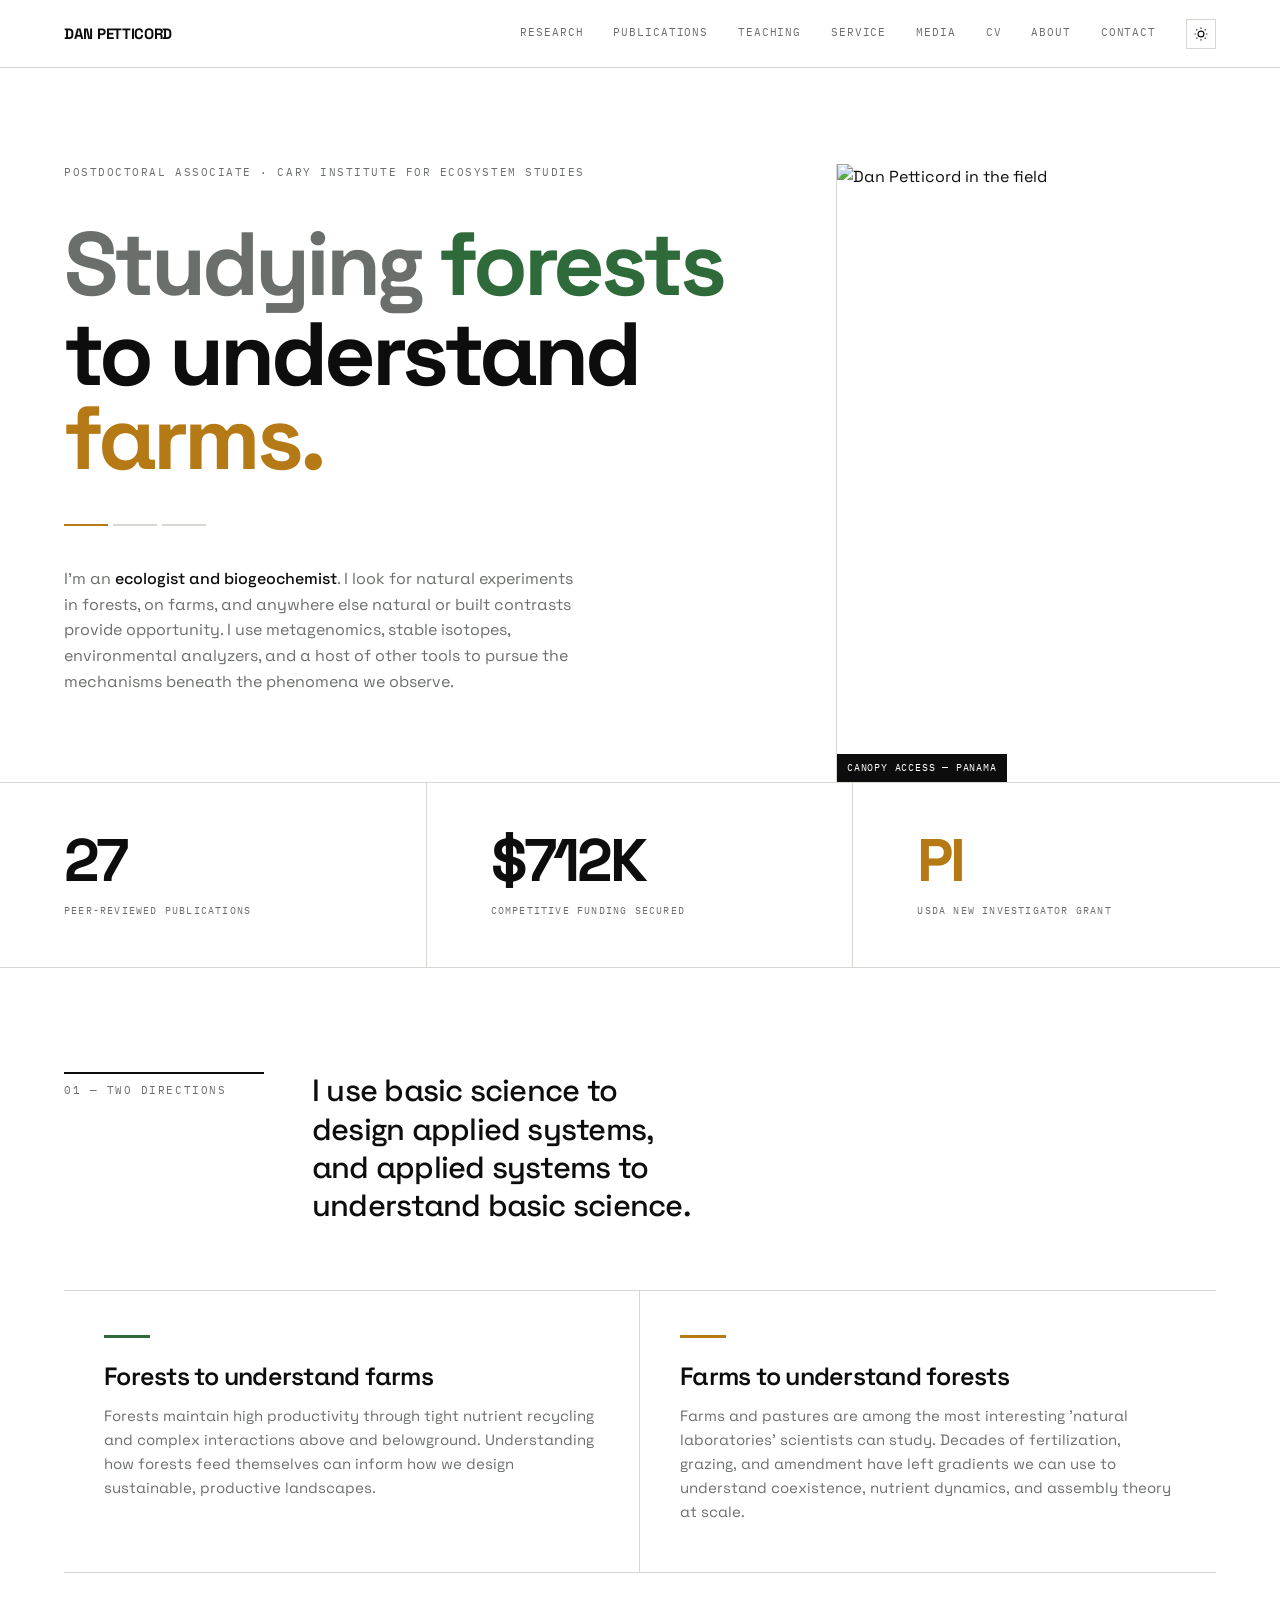
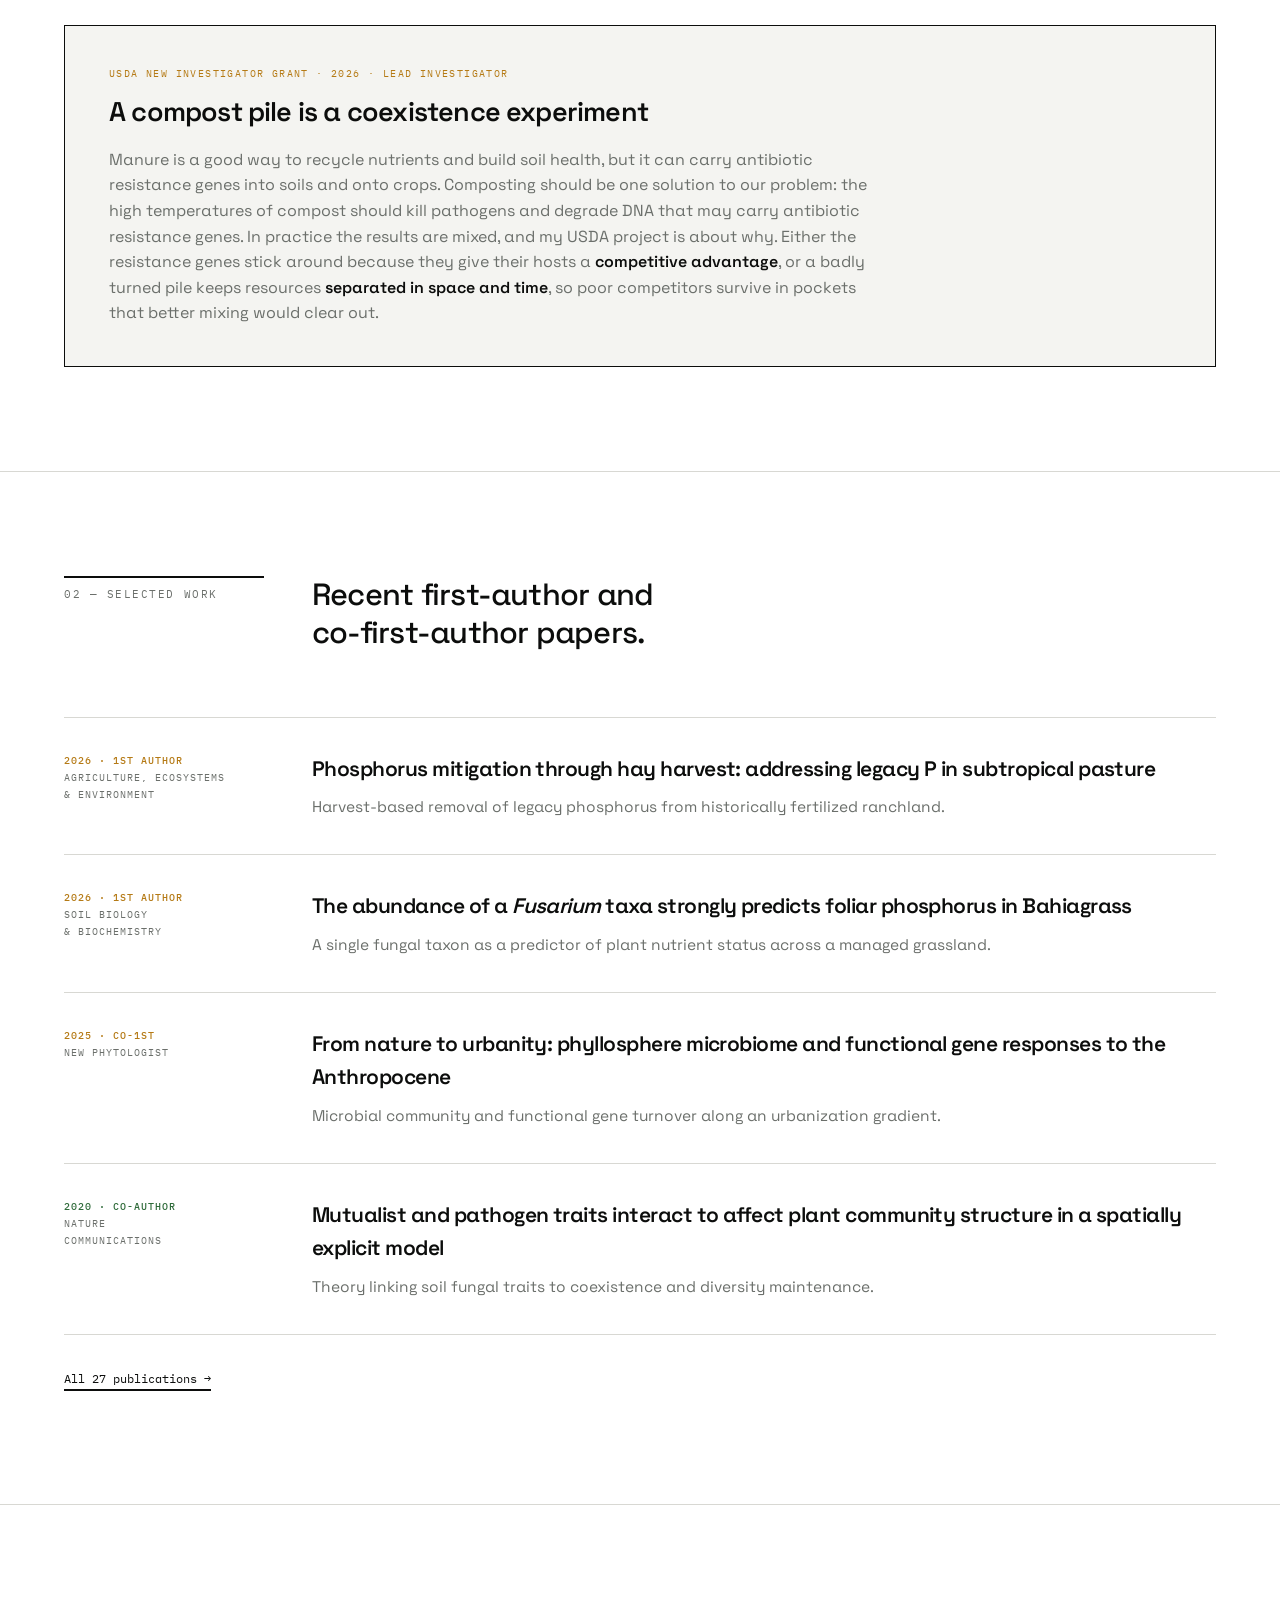
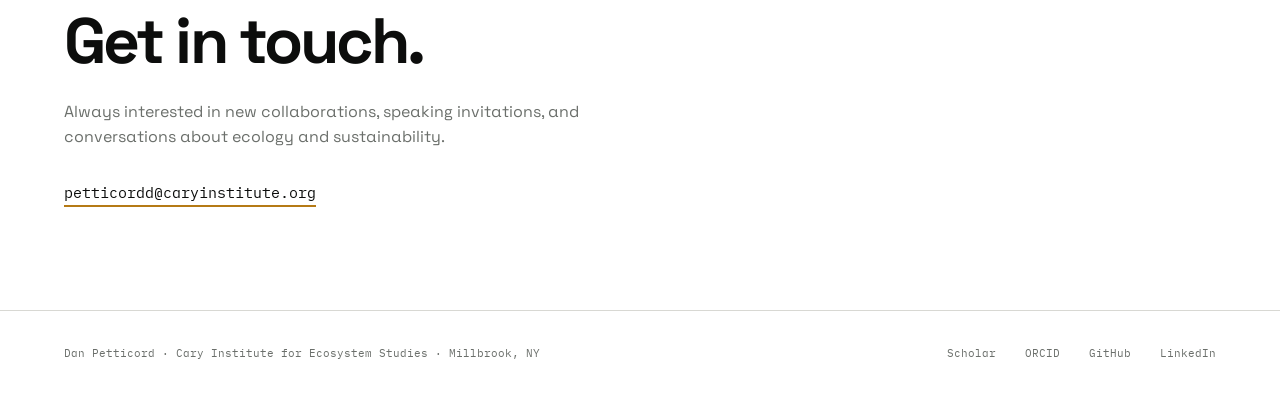
==== commit b6068dbc: "Use the author's wording for the composting mechanism "Composting should be one solution to our prob" ====
--- a/index.html
+++ b/index.html
@@ -153,7 +153,7 @@
     <div class="callout rise">
       <div class="callout-tag">USDA New Investigator Grant · 2026 · Lead Investigator</div>
       <h3>A compost pile is a coexistence experiment</h3>
-      <p>Manure is a good way to recycle nutrients and build soil health, but it can carry antibiotic resistance genes into soils and onto crops. Composting should take care of that: it kills pathogens, and it can denature the extracellular DNA those genes sit on. In practice the results are mixed, and my USDA project is about why. Either the resistance genes stick around because they give their hosts a <strong>competitive advantage</strong>, or a badly turned pile keeps resources <strong>separated in space and time</strong>, so poor competitors survive in pockets that better mixing would clear out.</p>
+      <p>Manure is a good way to recycle nutrients and build soil health, but it can carry antibiotic resistance genes into soils and onto crops. Composting should be one solution to our problem: the high temperatures of compost should kill pathogens and degrade DNA that may carry antibiotic resistance genes. In practice the results are mixed, and my USDA project is about why. Either the resistance genes stick around because they give their hosts a <strong>competitive advantage</strong>, or a badly turned pile keeps resources <strong>separated in space and time</strong>, so poor competitors survive in pockets that better mixing would clear out.</p>
     </div>
   </div>
 </section>
--- a/css/styles.css
+++ b/css/styles.css
@@ -257,7 +257,7 @@
 /* ─── METHODS ─── */
 .methods { display: grid; grid-template-columns: repeat(3, 1fr); border-top: 1px solid var(--rule); }
 .method { padding: 38px 34px; border-right: 1px solid var(--rule); border-bottom: 1px solid var(--rule); }
-.method:last-child { border-right: none; }
+.method:nth-child(3n), .method:last-child { border-right: none; }
 .method-k {
   font-family: var(--mono); font-size: 10px; letter-spacing: 0.12em;
   text-transform: uppercase; color: var(--ink); padding-bottom: 14px;
@@ -296,7 +296,19 @@
 @media (max-width: 1100px) {
   :root { --pad: 36px; }
   .hero-grid { grid-template-columns: 1fr; gap: 40px; }
-  .hero-figure { min-height: 320px; border-left: none; border-top: 1px solid var(--rule); }
+  /* Stacked hero: the rotation mixes 3:4 portrait and 4:3 landscape photos,
+     so use a square frame and contain rather than cover. A fixed frame keeps
+     the layout from jumping as the images swap. */
+  .hero-figure {
+    /* align-self must leave stretch, or the item takes the grid row's
+       height (zero, since the only child is absolutely positioned) and
+       aspect-ratio never applies. */
+    align-self: start;
+    min-height: 300px; aspect-ratio: 1 / 1;
+    border-left: none; border-top: 1px solid var(--rule);
+    background: var(--paper);
+  }
+  .hero-figure img { object-fit: contain; }
   .section-head { grid-template-columns: 1fr; gap: 20px; }
   .gallery { grid-template-columns: repeat(2, 1fr); }
 }
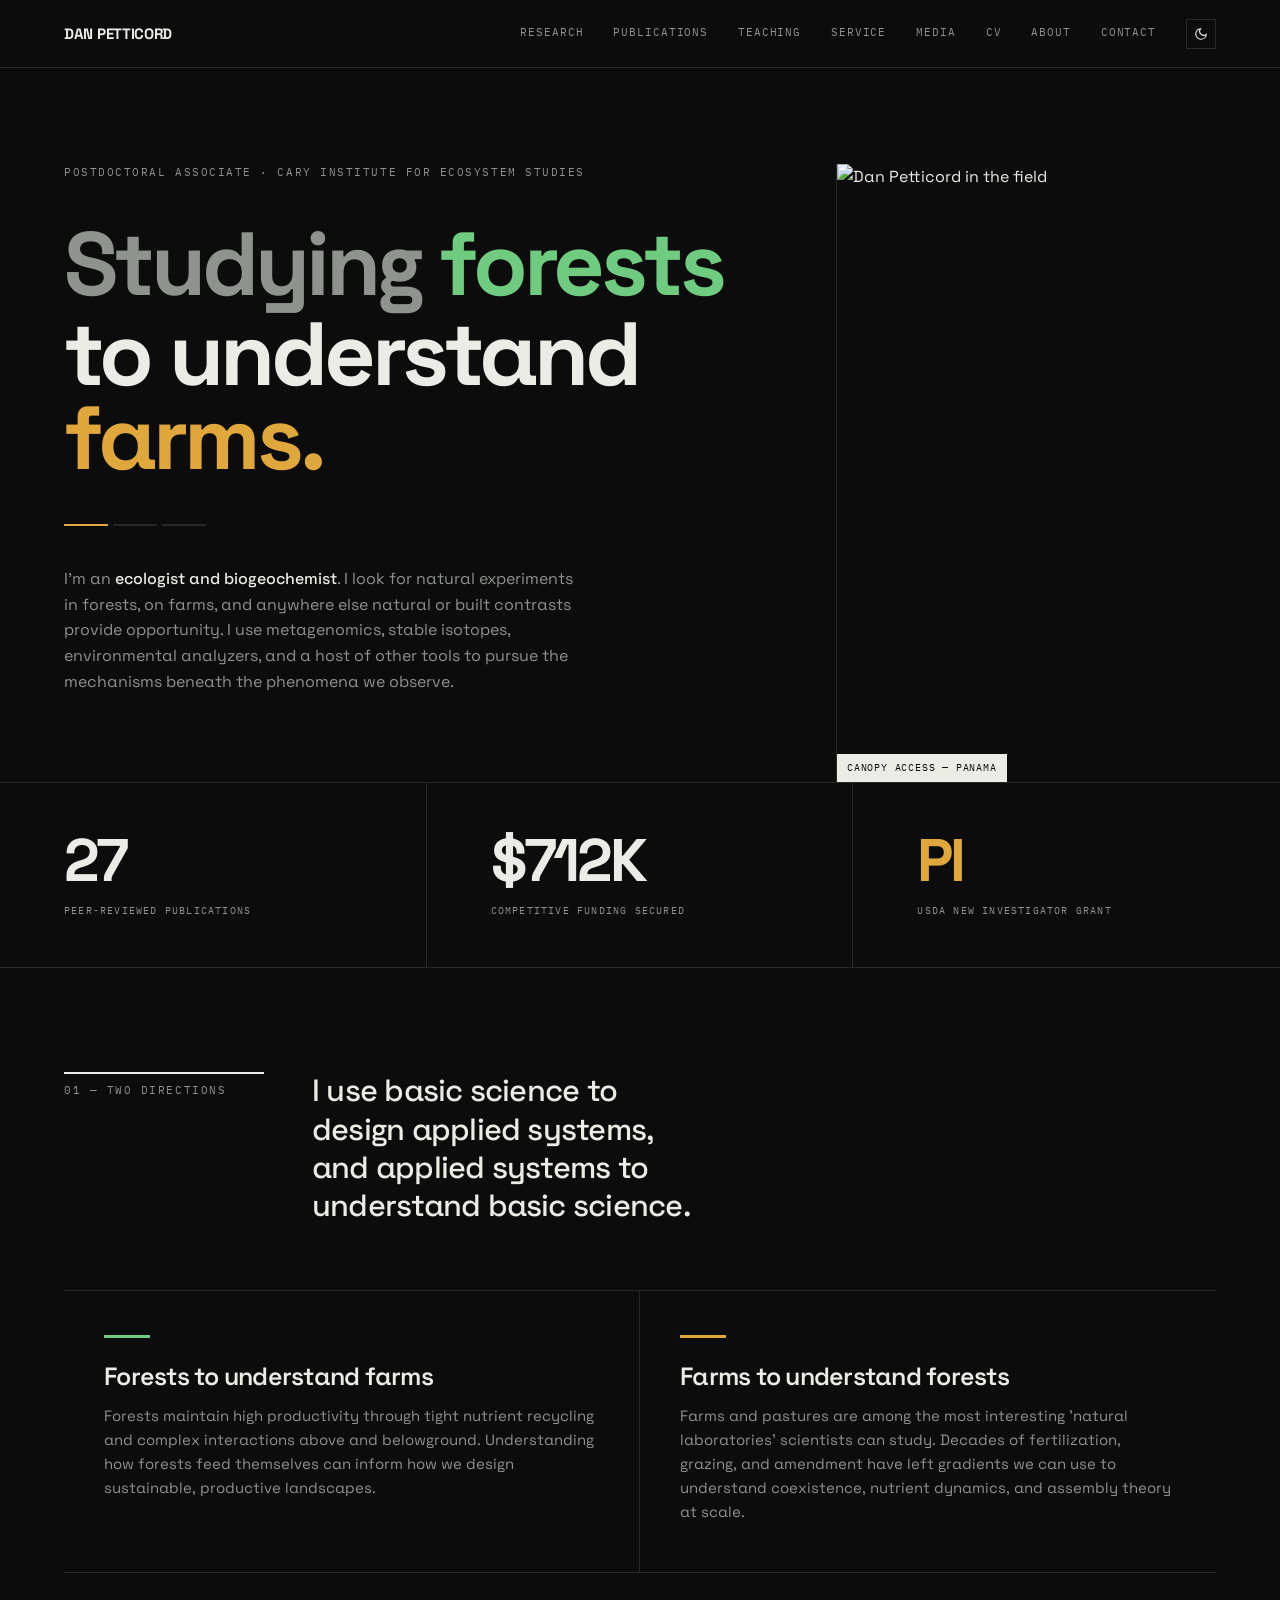
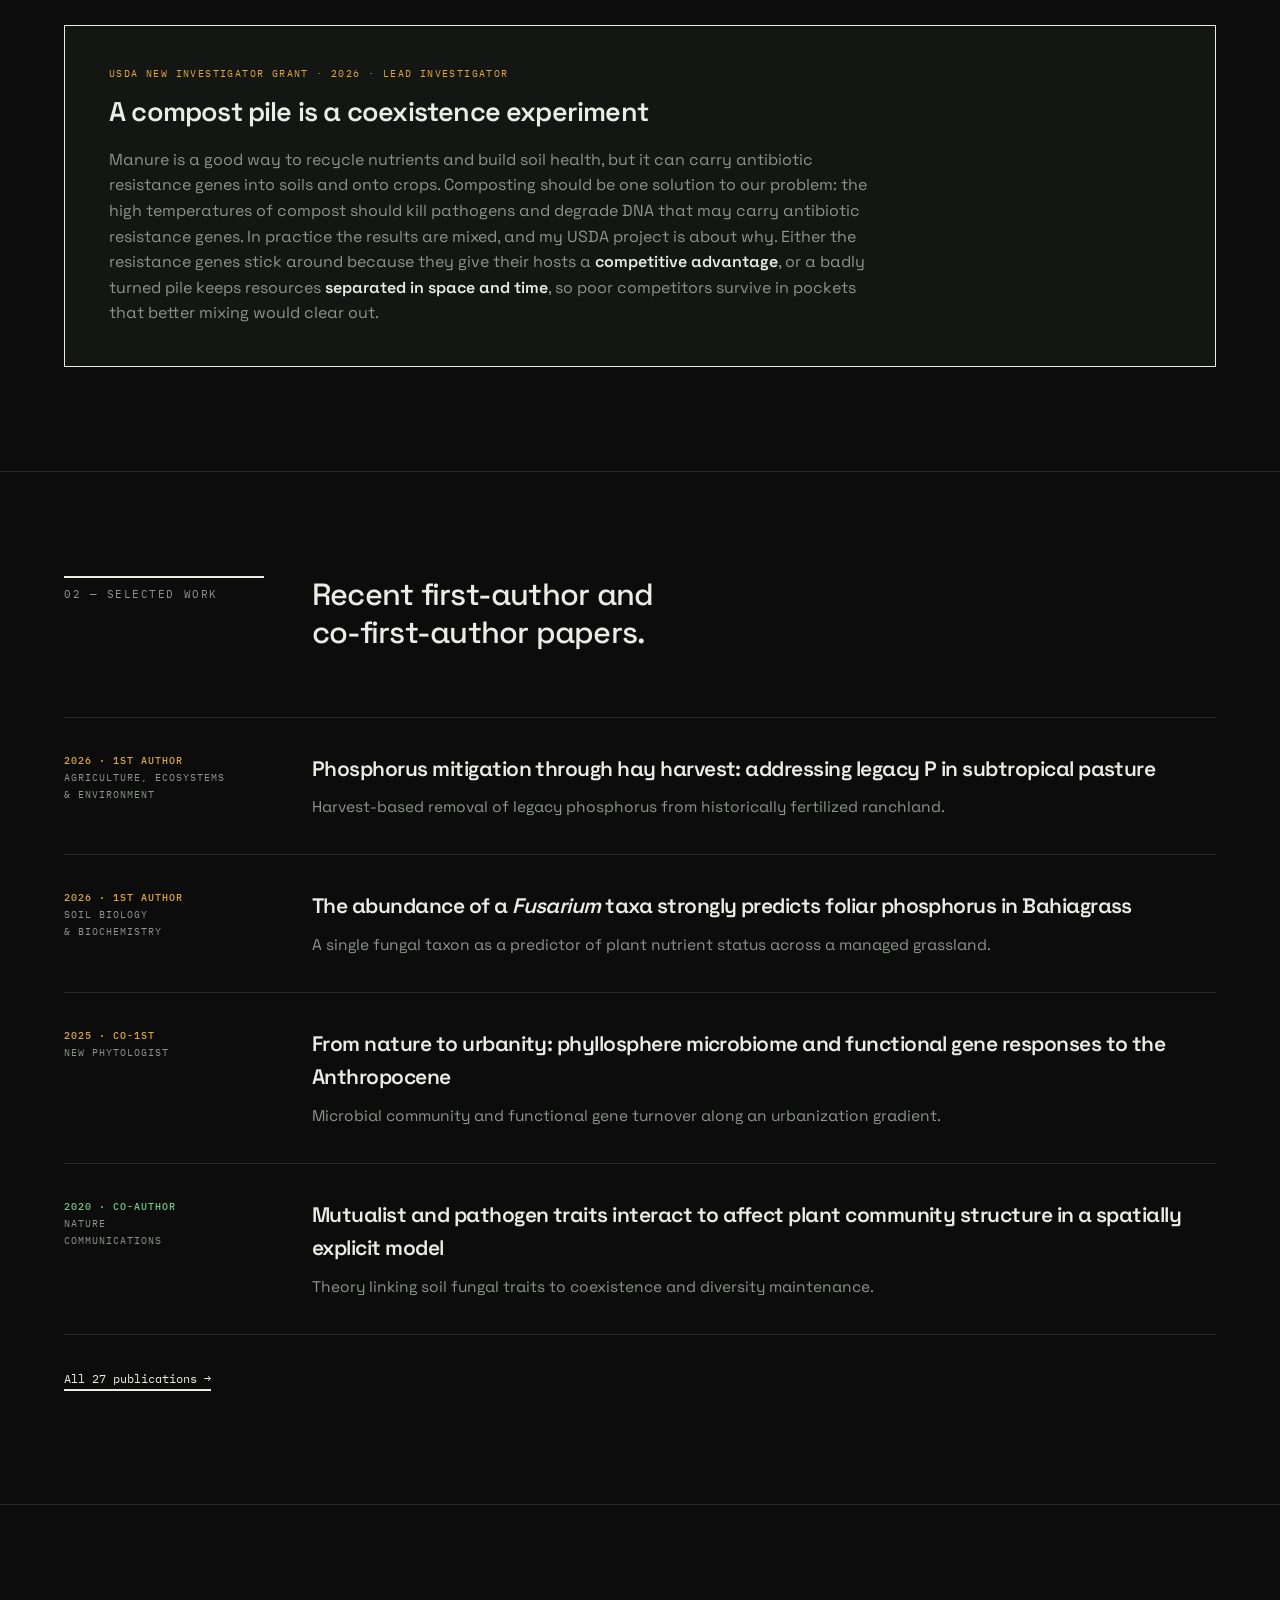
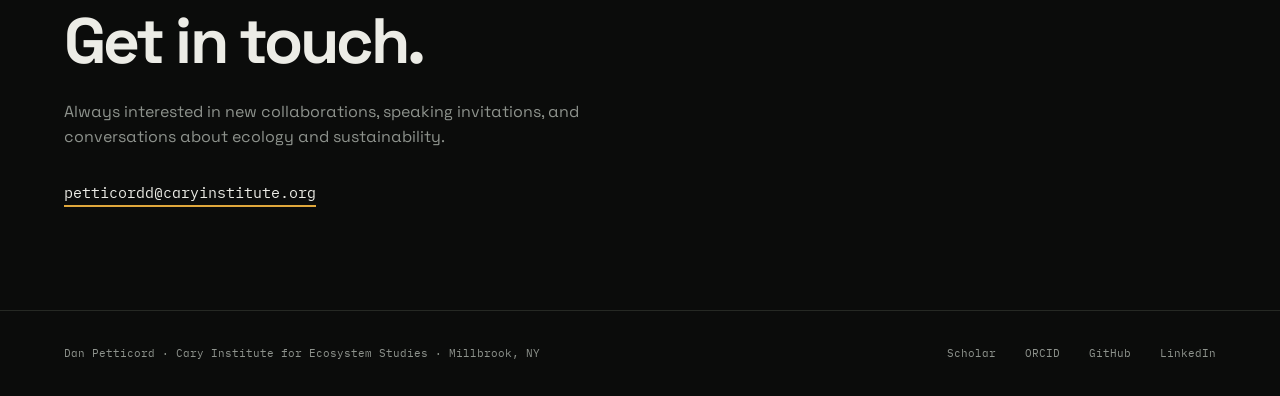
==== commit 27bb9e9e: "Default the site to dark, with light as the opt-in Swap the palettes so the dark values live on :roo" ====
--- a/index.html
+++ b/index.html
@@ -3,6 +3,7 @@
 <head>
 <meta charset="UTF-8">
 <meta name="viewport" content="width=device-width, initial-scale=1.0">
+<meta name="theme-color" content="#0B0C0B">
   <meta name="description" content="Dan Petticord is an ecologist and biogeochemist at the Cary Institute for Ecosystem Studies. He studies forests to understand farms, farms to understand forests, and how communities assemble from the ground up.">
   <link rel="canonical" href="https://www.danielpetticord.com/">
   <meta property="og:type" content="profile">
@@ -76,7 +77,7 @@
     ]
   }
   </script>
-<script>if(localStorage.getItem('theme')==='dark')document.documentElement.setAttribute('data-theme','dark');</script>
+<script>if(localStorage.getItem('theme')==='light')document.documentElement.setAttribute('data-theme','light');</script>
 </head>
 <body>
 
--- a/css/styles.css
+++ b/css/styles.css
@@ -6,7 +6,28 @@
 
 *, *::before, *::after { box-sizing: border-box; }
 
+/* Dark is the default. Light is opt-in via [data-theme="light"], which the
+   toggle sets and the inline head script restores from localStorage. Keeping
+   dark on :root means no light flash before that script runs, and the site
+   still renders correctly with JavaScript disabled. */
 :root {
+  --forest:  #6FCB80;
+  --farm:    #E0A83C;
+  --ink:     #ECECE6;
+  --bg:      #0B0C0B;
+  --paper:   #141614;
+  --muted:   #8E938D;
+  --rule:    #262924;
+  --rule-hi: #ECECE6;
+
+  --sans: 'Space Grotesk', -apple-system, BlinkMacSystemFont, 'Segoe UI', sans-serif;
+  --mono: 'IBM Plex Mono', ui-monospace, 'SF Mono', Menlo, monospace;
+
+  --pad: 64px;
+  --maxw: 1440px;
+}
+
+[data-theme="light"] {
   --forest:  #2F6B3A;
   --farm:    #B57A15;
   --ink:     #0C0D0C;
@@ -15,23 +36,6 @@
   --muted:   #6B6F6B;
   --rule:    #D8D8D3;
   --rule-hi: #0C0D0C;
-
-  --sans: 'Space Grotesk', -apple-system, BlinkMacSystemFont, 'Segoe UI', sans-serif;
-  --mono: 'IBM Plex Mono', ui-monospace, 'SF Mono', Menlo, monospace;
-
-  --pad: 64px;
-  --maxw: 1440px;
-}
-
-[data-theme="dark"] {
-  --forest:  #6FCB80;
-  --farm:    #E0A83C;
-  --ink:     #ECECE6;
-  --bg:      #0B0C0B;
-  --paper:   #141614;
-  --muted:   #8E938D;
-  --rule:    #262924;
-  --rule-hi: #ECECE6;
 }
 
 html { scroll-behavior: smooth; -webkit-text-size-adjust: 100%; }
@@ -82,9 +86,10 @@
   color: var(--ink); padding: 0;
 }
 .theme-toggle:hover { border-color: var(--ink); }
-.theme-icon-moon { display: none; }
-[data-theme="dark"] .theme-icon-sun { display: none; }
-[data-theme="dark"] .theme-icon-moon { display: block; }
+/* The icon shows the current theme: moon in dark (default), sun in light. */
+.theme-icon-sun { display: none; }
+[data-theme="light"] .theme-icon-moon { display: none; }
+[data-theme="light"] .theme-icon-sun { display: block; }
 
 .nav-burger { display: none; background: none; border: 0; cursor: pointer; color: var(--ink); font-size: 20px; }
 
@@ -267,6 +272,7 @@
 
 /* ─── GALLERY ─── */
 .gallery { display: grid; grid-template-columns: repeat(4, 1fr); gap: 1px; background: var(--rule); }
+.gallery--3 { grid-template-columns: repeat(3, 1fr); }
 .gallery img {
   width: 100%; aspect-ratio: 4/5; object-fit: cover; display: block;
   background: var(--bg);
@@ -296,19 +302,10 @@
 @media (max-width: 1100px) {
   :root { --pad: 36px; }
   .hero-grid { grid-template-columns: 1fr; gap: 40px; }
-  /* Stacked hero: the rotation mixes 3:4 portrait and 4:3 landscape photos,
-     so use a square frame and contain rather than cover. A fixed frame keeps
-     the layout from jumping as the images swap. */
-  .hero-figure {
-    /* align-self must leave stretch, or the item takes the grid row's
-       height (zero, since the only child is absolutely positioned) and
-       aspect-ratio never applies. */
-    align-self: start;
-    min-height: 300px; aspect-ratio: 1 / 1;
-    border-left: none; border-top: 1px solid var(--rule);
-    background: var(--paper);
-  }
-  .hero-figure img { object-fit: contain; }
+  /* Once the hero stacks there is no column for the photo, and a full-width
+     square reads as a wall between the headline and the page. Hide it; the
+     research gallery carries these images instead. */
+  .hero-figure { display: none; }
   .section-head { grid-template-columns: 1fr; gap: 20px; }
   .gallery { grid-template-columns: repeat(2, 1fr); }
 }
